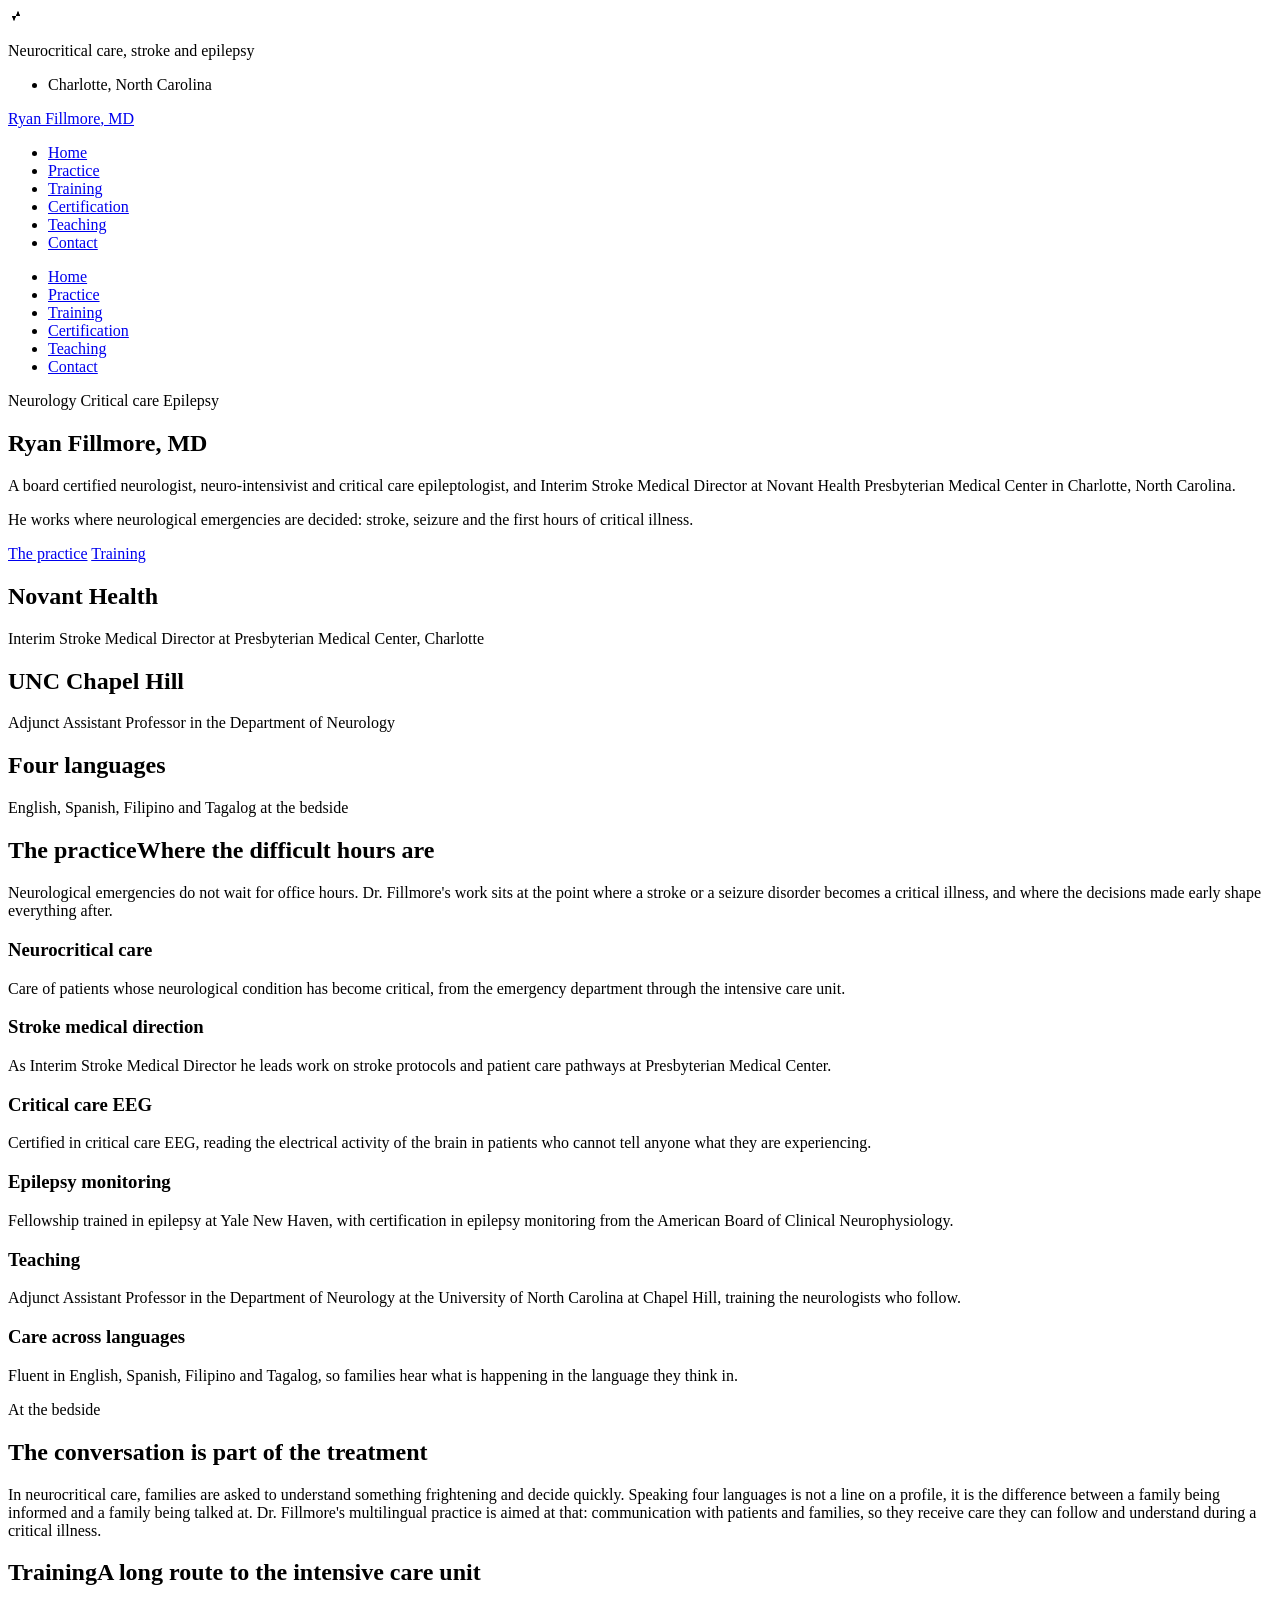
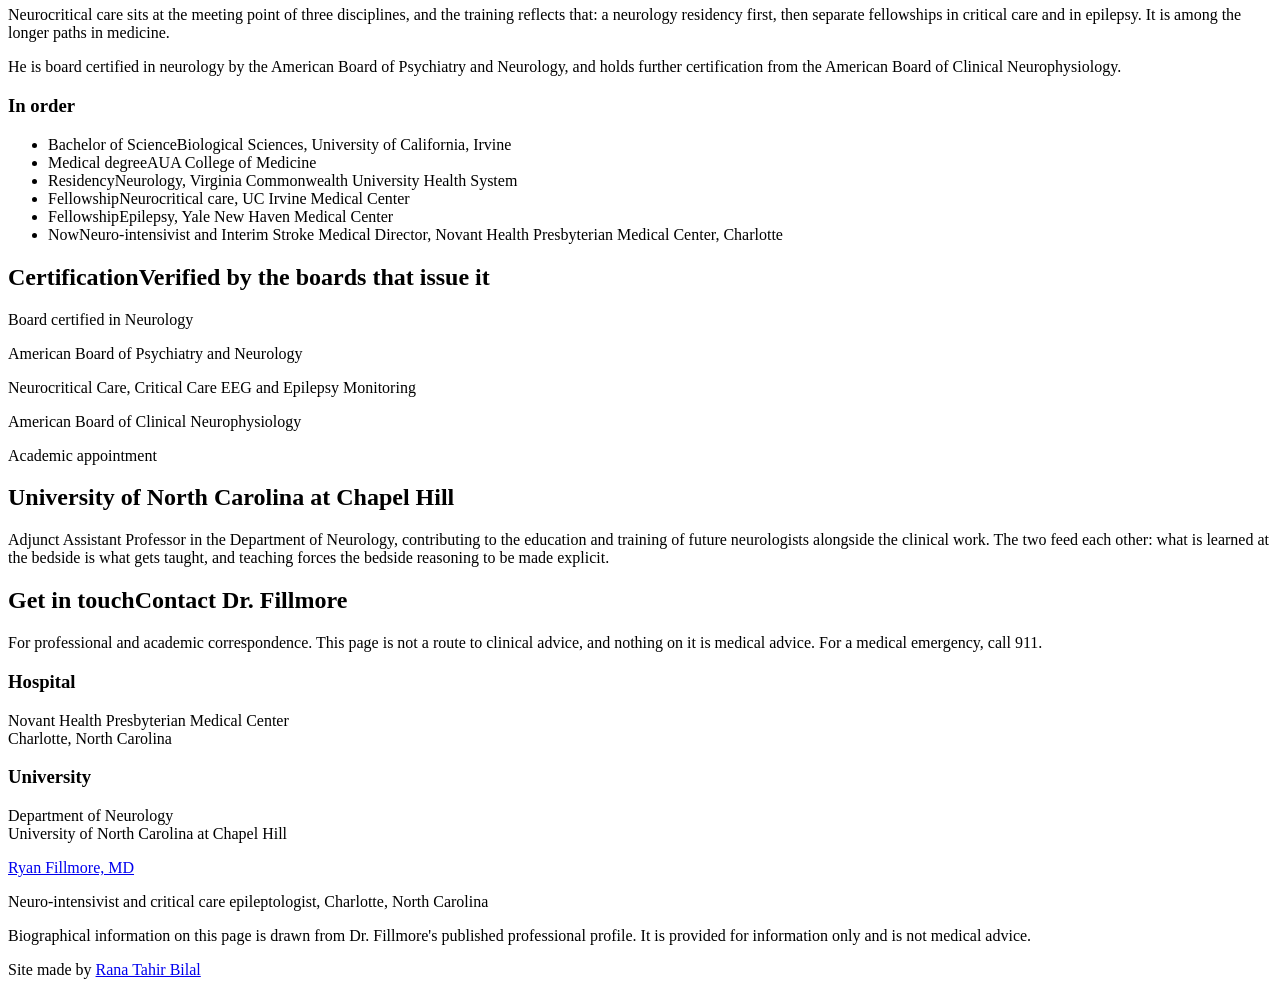
==== index.html @ 1e242f96 "Add the page, the 404 and robots" ====
<!DOCTYPE html>
<html lang="en">
<head>
<meta charset="utf-8">
<meta name="viewport" content="width=device-width, initial-scale=1, shrink-to-fit=no">
<title>Ryan Fillmore, MD | Neuro-Intensivist and Interim Stroke Medical Director, Charlotte, North Carolina</title>
<meta name="description" content="Ryan Fillmore, MD, board certified neurologist, neuro-intensivist and critical care epileptologist. Interim Stroke Medical Director at Novant Health Presbyterian Medical Center, Charlotte, and Adjunct Assistant Professor of Neurology at UNC Chapel Hill.">
<link rel="canonical" href="https://top-dynamos.github.io/ryan-fillmore/">
<meta name="robots" content="index, follow">
<meta property="og:type" content="profile">
<meta property="og:title" content="Ryan Fillmore, MD | Neurocritical Care, Stroke and Epilepsy">
<meta property="og:description" content="Board certified neurologist, neuro-intensivist and critical care epileptologist in Charlotte, North Carolina.">
<meta property="og:url" content="https://top-dynamos.github.io/ryan-fillmore/">
<link rel="icon" href="hospital/img/favicon.png">
<link rel="preconnect" href="https://fonts.googleapis.com">
<link rel="preconnect" href="https://fonts.gstatic.com" crossorigin>
<link rel="stylesheet" href="https://fonts.googleapis.com/css2?family=Playfair+Display:wght@500;700&display=swap">
<link rel="stylesheet" href="vendor/css/bundle.min.css">
<link rel="stylesheet" href="vendor/css/jquery.fancybox.min.css">
<link rel="stylesheet" href="hospital/css/line-awesome.min.css">
<link rel="stylesheet" href="hospital/css/style.css">
<link rel="stylesheet" href="hospital/css/rf.css">
<script type="application/ld+json">
{
  "@context": "https://schema.org",
  "@type": "Physician",
  "name": "Ryan Fillmore, MD",
  "medicalSpecialty": ["Neurology", "Critical Care", "Epilepsy"],
  "url": "https://top-dynamos.github.io/ryan-fillmore/",
  "worksFor": {
    "@type": "Hospital",
    "name": "Novant Health Presbyterian Medical Center",
    "address": {"@type": "PostalAddress", "addressLocality": "Charlotte", "addressRegion": "NC", "addressCountry": "US"}
  },
  "alumniOf": [
    {"@type": "CollegeOrUniversity", "name": "University of California, Irvine"},
    {"@type": "CollegeOrUniversity", "name": "AUA College of Medicine"},
    {"@type": "CollegeOrUniversity", "name": "Virginia Commonwealth University Health System"},
    {"@type": "CollegeOrUniversity", "name": "Yale New Haven Medical Center"}
  ],
  "knowsLanguage": ["English", "Spanish", "Filipino", "Tagalog"]
}
</script>
</head>
<body>

<div class="loader"><div class="indicator"><svg width="16px" height="12px"><polyline id="back" points="1 6 4 6 6 11 10 1 12 6 15 6"></polyline><polyline id="front" points="1 6 4 6 6 11 10 1 12 6 15 6"></polyline></svg></div></div>

<header id="top" class="header-style4 header-style8">
  <div class="upper-nav">
    <div class="container">
      <div class="row">
        <div class="col-12 col-lg-6 mt-auto mb-auto">
          <p class="top-text">Neurocritical care, stroke and epilepsy</p>
        </div>
        <div class="col-12 col-lg-6 mt-auto mb-auto">
          <ul class="top-detail d-block d-lg-flex justify-content-end">
            <li class="d-none d-lg-block"><span class="rf-top-place">Charlotte, North Carolina</span></li>
          </ul>
        </div>
      </div>
    </div>
  </div>

  <div class="lower-nav lower-nav-style4">
    <div class="container">
      <div class="toggle-btn d-block d-lg-none"><span></span><span></span><span></span></div>
      <nav class="navbar navbar-expand-lg navbar-light d-none d-lg-block">
        <div class="main-nav collapse navbar-collapse d-flex">
          <a class="navbar-brand scroll rf-wordmark" href="#top">Ryan Fillmore<span>, MD</span></a>
          <ul class="navbar-nav right-nav d-flex ml-auto">
            <li class="nav-item"><a class="nav-link scroll" href="#home">Home</a></li>
            <li class="nav-item"><a class="nav-link scroll" href="#about-sec">Practice</a></li>
            <li class="nav-item"><a class="nav-link scroll" href="#team-sec">Training</a></li>
            <li class="nav-item"><a class="nav-link scroll" href="#boards">Certification</a></li>
            <li class="nav-item"><a class="nav-link scroll" href="#teaching">Teaching</a></li>
            <li class="nav-item"><a class="nav-link scroll" href="#contact">Contact</a></li>
          </ul>
        </div>
      </nav>
    </div>
  </div>

  <div class="broad">
    <div class="close-nav"><a id="close_side_menu" class="close_side_menu" href="#"><i class="las la-times"></i></a></div>
    <nav class="navbar navbar-light">
      <div class="main-nav collapse navbar-collapse d-flex">
        <ul class="navbar-nav text-center">
          <li class="nav-item"><a class="nav-link scroll" href="#home">Home</a></li>
          <li class="nav-item"><a class="nav-link scroll" href="#about-sec">Practice</a></li>
          <li class="nav-item"><a class="nav-link scroll" href="#team-sec">Training</a></li>
          <li class="nav-item"><a class="nav-link scroll" href="#boards">Certification</a></li>
          <li class="nav-item"><a class="nav-link scroll" href="#teaching">Teaching</a></li>
          <li class="nav-item"><a class="nav-link scroll" href="#contact">Contact</a></li>
        </ul>
      </div>
    </nav>
  </div>
</header>

<section id="home" class="section p-0">
  <div id="slider-area" class="slider-area rf-hero">
    <div class="container">
      <div class="row">
        <div class="col-12 col-lg-8">
          <div class="area-heading rf-hero-box">
            <p class="rf-eyebrow">Neurology <span class="rf-dot"></span> Critical care <span class="rf-dot"></span> Epilepsy</p>
            <h1 class="main-font rf-hero-name">Ryan Fillmore<span class="rf-postnom">, MD</span></h1>
            <p class="rf-hero-lede">A board certified neurologist, neuro-intensivist and critical care epileptologist, and Interim Stroke Medical Director at Novant Health Presbyterian Medical Center in Charlotte, North Carolina.</p>
            <p class="rf-hero-sub">He works where neurological emergencies are decided: stroke, seizure and the first hours of critical illness.</p>
            <a class="scroll btn btn-medium btn-rounded rf-btn" href="#about-sec">The practice</a>
            <a class="scroll btn btn-medium btn-rounded rf-btn-line" href="#team-sec">Training</a>
          </div>
        </div>
      </div>
    </div>
  </div>

  <div class="author-skills rf-strip">
    <div class="container">
      <div class="row text-left about-margin">
        <div class="col-12 col-md-4 about-media">
          <h2 class="small-heading main-font">Novant Health</h2>
          <p class="small-text">Interim Stroke Medical Director at Presbyterian Medical Center, Charlotte</p>
        </div>
        <div class="col-12 col-md-4 about-media">
          <h2 class="small-heading main-font">UNC Chapel Hill</h2>
          <p class="small-text">Adjunct Assistant Professor in the Department of Neurology</p>
        </div>
        <div class="col-12 col-md-4 about-media">
          <h2 class="small-heading main-font">Four languages</h2>
          <p class="small-text">English, Spanish, Filipino and Tagalog at the bedside</p>
        </div>
      </div>
    </div>
  </div>
</section>

<section id="about-sec" class="about-sec">
  <div class="container">
    <div class="row text-center">
      <div class="col-12 col-md-10 col-lg-8 offset-md-1">
        <h2 class="heading text-center"><span class="d-block">The practice</span>Where the difficult hours are</h2>
        <p class="text text-center">Neurological emergencies do not wait for office hours. Dr. Fillmore's work sits at the point where a stroke or a seizure disorder becomes a critical illness, and where the decisions made early shape everything after.</p>
      </div>
    </div>
    <div class="row text-center padding-top-half">
      <div class="col-12 col-md-6 col-lg-4 about-media">
        <span class="about-icon"><i class="las la-brain"></i></span>
        <h3 class="small-heading">Neurocritical care</h3><span class="ex-line"></span>
        <p class="small-text">Care of patients whose neurological condition has become critical, from the emergency department through the intensive care unit.</p>
      </div>
      <div class="col-12 col-md-6 col-lg-4 about-media">
        <span class="about-icon"><i class="las la-heartbeat"></i></span>
        <h3 class="small-heading">Stroke medical direction</h3><span class="ex-line"></span>
        <p class="small-text">As Interim Stroke Medical Director he leads work on stroke protocols and patient care pathways at Presbyterian Medical Center.</p>
      </div>
      <div class="col-12 col-md-6 col-lg-4 about-media">
        <span class="about-icon"><i class="las la-wave-square"></i></span>
        <h3 class="small-heading">Critical care EEG</h3><span class="ex-line"></span>
        <p class="small-text">Certified in critical care EEG, reading the electrical activity of the brain in patients who cannot tell anyone what they are experiencing.</p>
      </div>
      <div class="col-12 col-md-6 col-lg-4 about-media">
        <span class="about-icon"><i class="las la-procedures"></i></span>
        <h3 class="small-heading">Epilepsy monitoring</h3><span class="ex-line"></span>
        <p class="small-text">Fellowship trained in epilepsy at Yale New Haven, with certification in epilepsy monitoring from the American Board of Clinical Neurophysiology.</p>
      </div>
      <div class="col-12 col-md-6 col-lg-4 about-media">
        <span class="about-icon"><i class="las la-user-graduate"></i></span>
        <h3 class="small-heading">Teaching</h3><span class="ex-line"></span>
        <p class="small-text">Adjunct Assistant Professor in the Department of Neurology at the University of North Carolina at Chapel Hill, training the neurologists who follow.</p>
      </div>
      <div class="col-12 col-md-6 col-lg-4 about-media">
        <span class="about-icon"><i class="las la-comments"></i></span>
        <h3 class="small-heading">Care across languages</h3><span class="ex-line"></span>
        <p class="small-text">Fluent in English, Spanish, Filipino and Tagalog, so families hear what is happening in the language they think in.</p>
      </div>
    </div>
  </div>
</section>

<section class="rf-roots">
  <div class="container">
    <div class="row align-items-center">
      <div class="col-12 col-lg-4">
        <p class="rf-roots-kicker">At the bedside</p>
        <h2 class="rf-roots-title">The conversation is part of the treatment</h2>
      </div>
      <div class="col-12 col-lg-8">
        <p class="rf-roots-text">In neurocritical care, families are asked to understand something frightening and decide quickly. Speaking four languages is not a line on a profile, it is the difference between a family being informed and a family being talked at. Dr. Fillmore's multilingual practice is aimed at that: communication with patients and families, so they receive care they can follow and understand during a critical illness.</p>
      </div>
    </div>
  </div>
</section>

<section id="team-sec" class="team-sec">
  <div class="container">
    <div class="row">
      <div class="col-12 col-lg-5">
        <div class="team-detail-sec">
          <div class="heading-area">
            <h2 class="heading"><span class="d-block">Training</span>A long route to the intensive care unit</h2>
          </div>
          <p class="rf-body">Neurocritical care sits at the meeting point of three disciplines, and the training reflects that: a neurology residency first, then separate fellowships in critical care and in epilepsy. It is among the longer paths in medicine.</p>
          <p class="rf-body">He is board certified in neurology by the American Board of Psychiatry and Neurology, and holds further certification from the American Board of Clinical Neurophysiology.</p>
        </div>
      </div>
      <div class="col-12 col-lg-7">
        <h3 class="rf-list-head">In order</h3>
        <ul class="rf-timeline">
          <li><span class="rf-when">Bachelor of Science</span><span class="rf-what">Biological Sciences, University of California, Irvine</span></li>
          <li><span class="rf-when">Medical degree</span><span class="rf-what">AUA College of Medicine</span></li>
          <li><span class="rf-when">Residency</span><span class="rf-what">Neurology, Virginia Commonwealth University Health System</span></li>
          <li><span class="rf-when">Fellowship</span><span class="rf-what">Neurocritical care, UC Irvine Medical Center</span></li>
          <li><span class="rf-when">Fellowship</span><span class="rf-what">Epilepsy, Yale New Haven Medical Center</span></li>
          <li><span class="rf-when">Now</span><span class="rf-what">Neuro-intensivist and Interim Stroke Medical Director, Novant Health Presbyterian Medical Center, Charlotte</span></li>
        </ul>
      </div>
    </div>
  </div>
</section>

<section id="boards" class="rf-boards">
  <div class="container">
    <div class="row text-center">
      <div class="col-12 col-md-10 col-lg-8 offset-md-1">
        <h2 class="heading text-center"><span class="d-block">Certification</span>Verified by the boards that issue it</h2>
      </div>
    </div>
    <div class="row rf-board-grid">
      <div class="col-12 col-lg-6">
        <div class="rf-board">
          <p class="rf-board-body">Board certified in Neurology</p>
          <p class="rf-board-by">American Board of Psychiatry and Neurology</p>
        </div>
      </div>
      <div class="col-12 col-lg-6">
        <div class="rf-board">
          <p class="rf-board-body">Neurocritical Care, Critical Care EEG and Epilepsy Monitoring</p>
          <p class="rf-board-by">American Board of Clinical Neurophysiology</p>
        </div>
      </div>
    </div>
  </div>
</section>

<section id="teaching" class="rf-teaching">
  <div class="container">
    <div class="row align-items-center">
      <div class="col-12 col-lg-5">
        <p class="rf-roots-kicker">Academic appointment</p>
        <h2 class="rf-roots-title">University of North Carolina at Chapel Hill</h2>
      </div>
      <div class="col-12 col-lg-7">
        <p class="rf-roots-text">Adjunct Assistant Professor in the Department of Neurology, contributing to the education and training of future neurologists alongside the clinical work. The two feed each other: what is learned at the bedside is what gets taught, and teaching forces the bedside reasoning to be made explicit.</p>
      </div>
    </div>
  </div>
</section>

<section id="contact" class="contact-sec">
  <div class="container">
    <div class="row text-center">
      <div class="col-12 col-md-10 col-lg-8 offset-md-1">
        <h2 class="heading text-center"><span class="d-block">Get in touch</span>Contact Dr. Fillmore</h2>
        <p class="text text-center">For professional and academic correspondence. This page is not a route to clinical advice, and nothing on it is medical advice. For a medical emergency, call 911.</p>
      </div>
    </div>
    <div class="row rf-contact-grid">
      <div class="col-12 col-lg-6">
        <div class="rf-contact-card">
          <span class="about-icon"><i class="las la-hospital"></i></span>
          <h3 class="small-heading">Hospital</h3>
          <p class="small-text">Novant Health Presbyterian Medical Center<br>Charlotte, North Carolina</p>
        </div>
      </div>
      <div class="col-12 col-lg-6">
        <div class="rf-contact-card">
          <span class="about-icon"><i class="las la-university"></i></span>
          <h3 class="small-heading">University</h3>
          <p class="small-text">Department of Neurology<br>University of North Carolina at Chapel Hill</p>
        </div>
      </div>
    </div>
  </div>
</section>

<footer class="footer">
  <div class="container">
    <div class="row">
      <div class="col-12 text-center">
        <a class="rf-wordmark-light" href="#top">Ryan Fillmore, MD</a>
        <p class="rf-foot-item">Neuro-intensivist and critical care epileptologist, Charlotte, North Carolina</p>
        <p class="rf-disclosure">Biographical information on this page is drawn from Dr. Fillmore's published professional profile. It is provided for information only and is not medical advice.</p>
        <p class="rf-copy">Site made by <a href="https://ranatahirbilal.com" rel="noopener">Rana Tahir Bilal</a></p>
      </div>
    </div>
  </div>
</footer>

<script src="vendor/js/bundle.min.js"></script>
<script src="vendor/js/jquery.fancybox.min.js"></script>
<script src="hospital/js/script.js"></script>
</body>
</html>
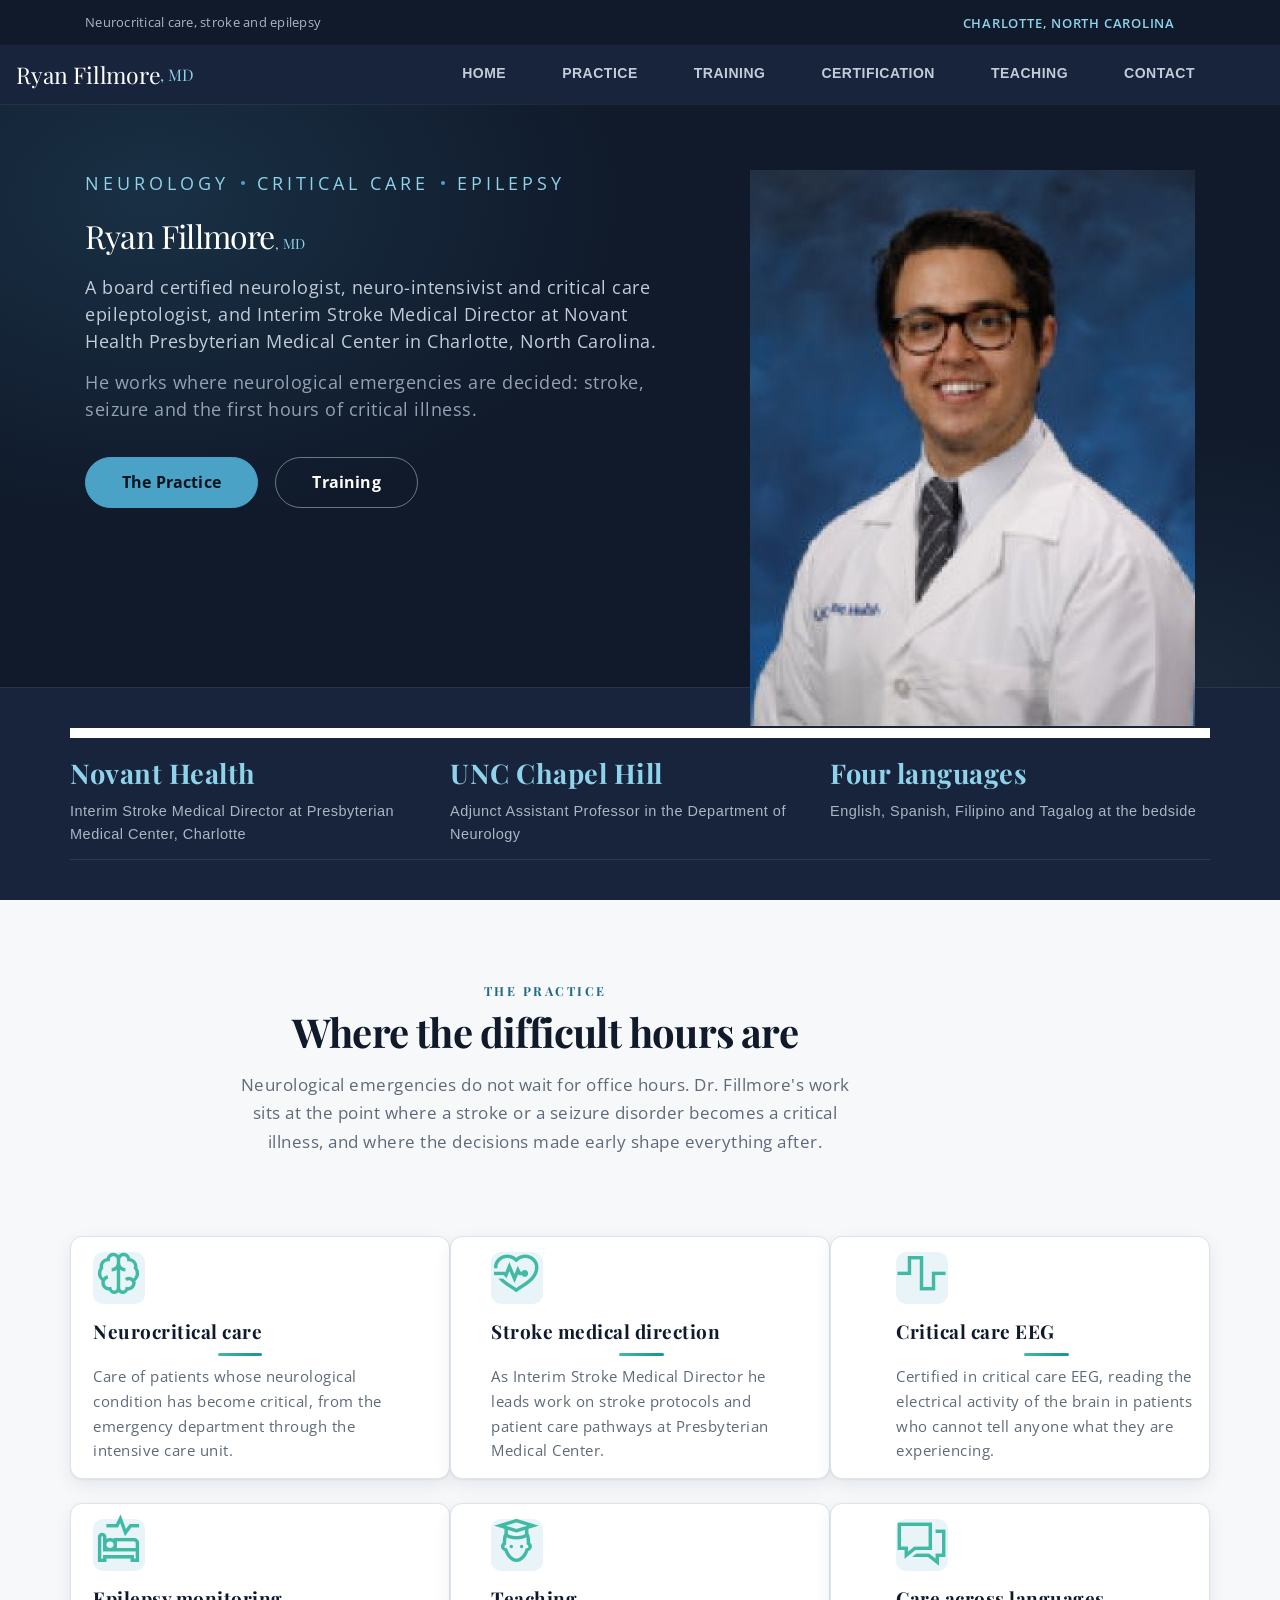
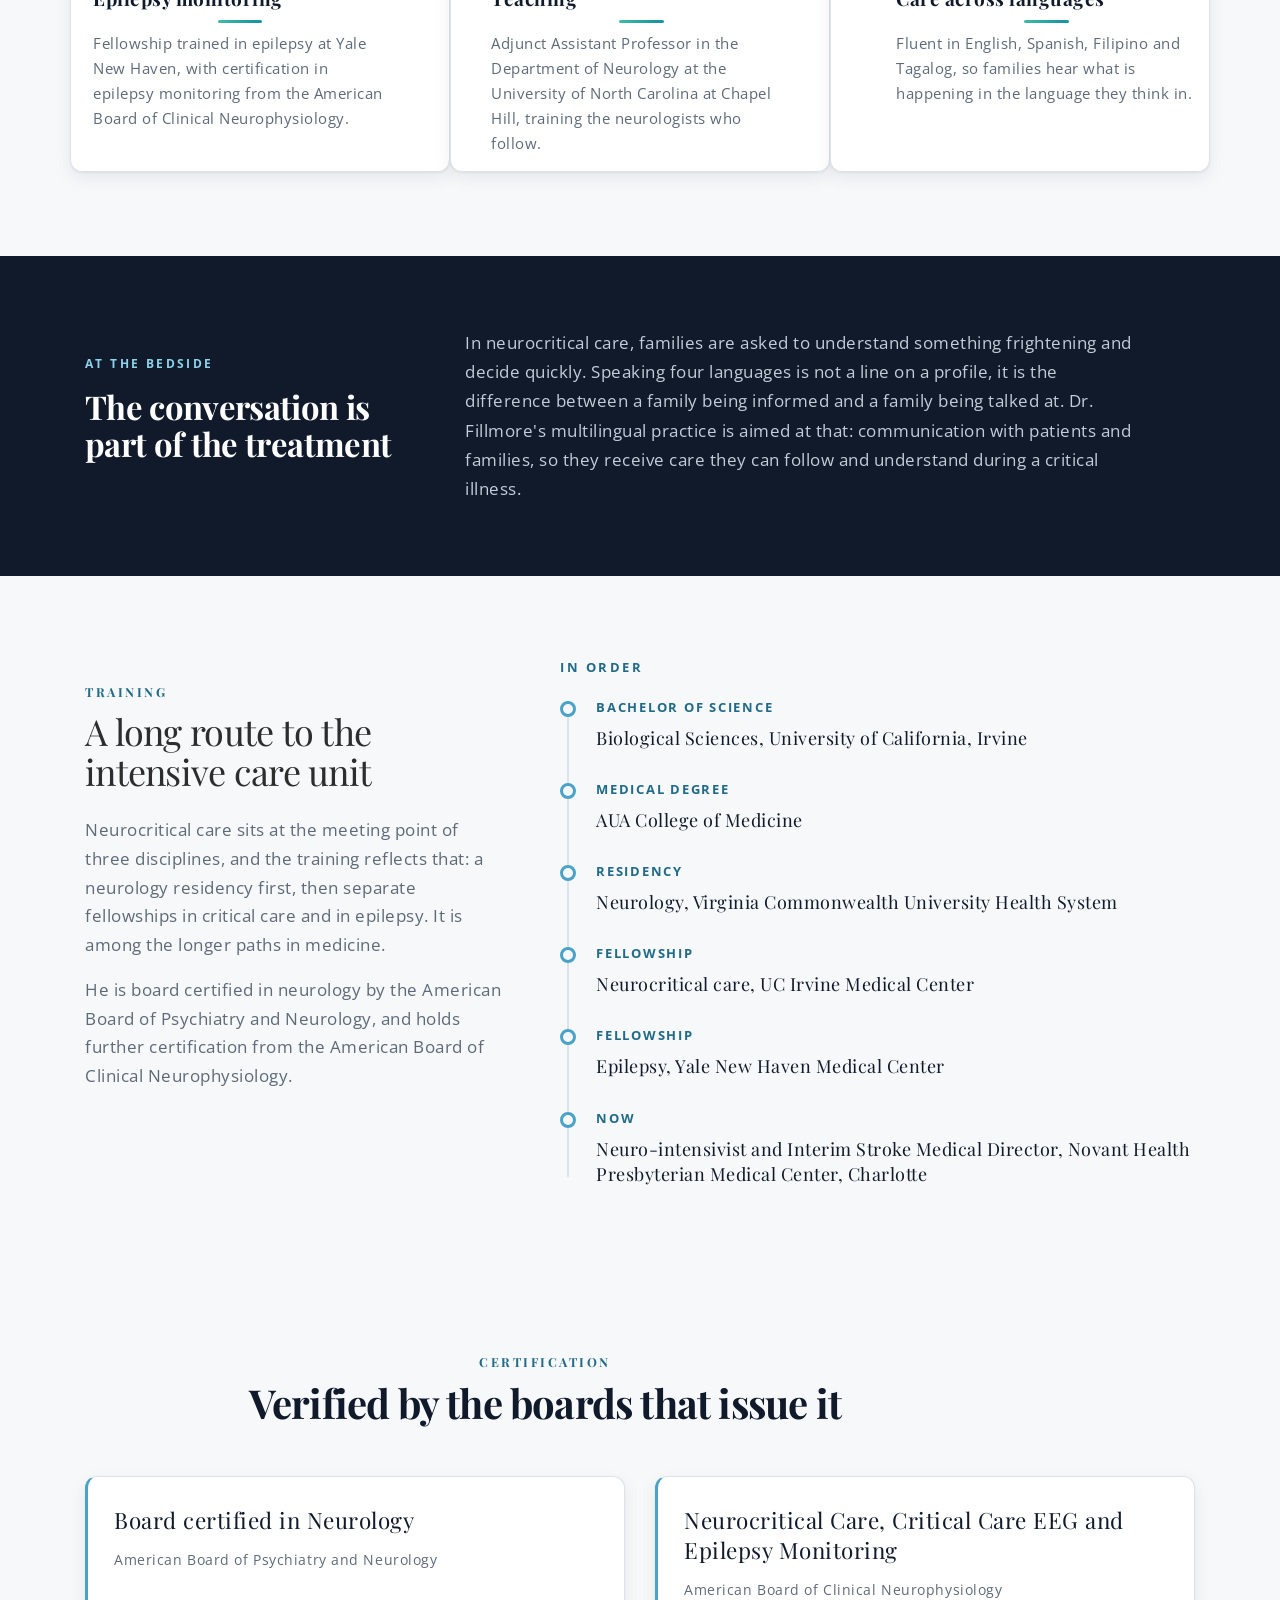
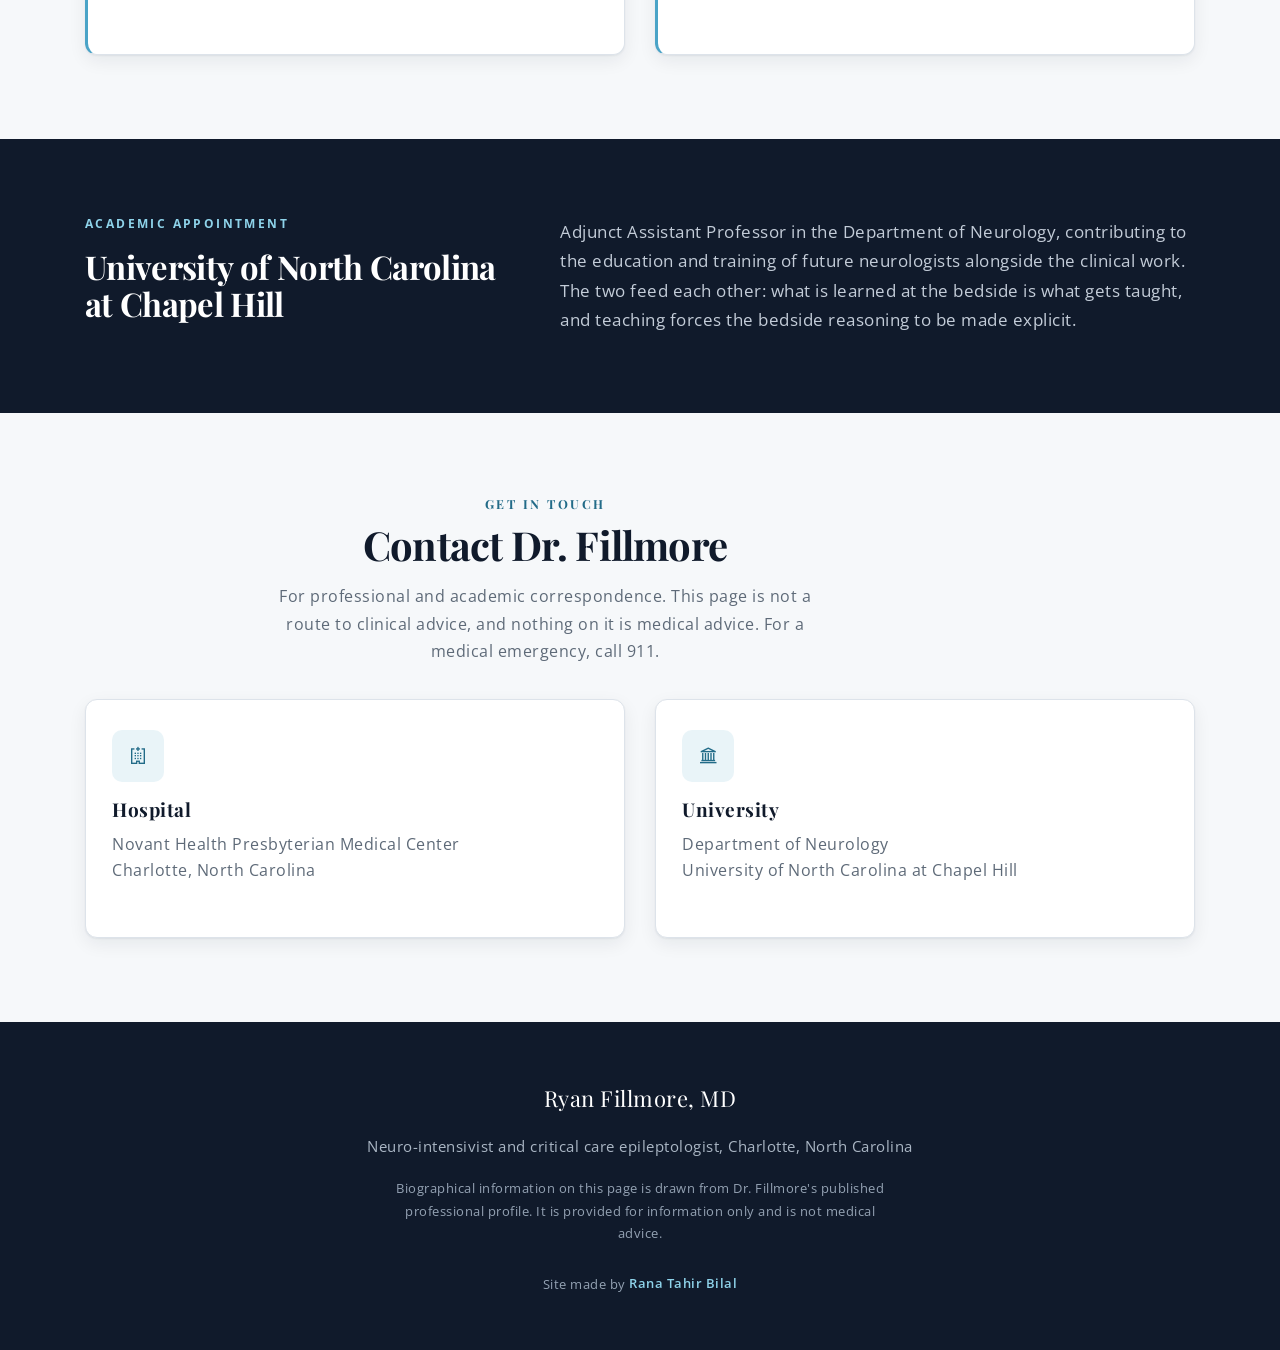
==== commit 2f8ba1d4: "Put the portrait in the hero and add the image metadata" ====
--- a/index.html
+++ b/index.html
@@ -11,6 +11,8 @@
 <meta property="og:title" content="Ryan Fillmore, MD | Neurocritical Care, Stroke and Epilepsy">
 <meta property="og:description" content="Board certified neurologist, neuro-intensivist and critical care epileptologist in Charlotte, North Carolina.">
 <meta property="og:url" content="https://top-dynamos.github.io/ryan-fillmore/">
+<meta property="og:image" content="https://top-dynamos.github.io/ryan-fillmore/hospital/img/portrait.jpg">
+<meta name="twitter:card" content="summary_large_image">
 <link rel="icon" href="hospital/img/favicon.png">
 <link rel="preconnect" href="https://fonts.googleapis.com">
 <link rel="preconnect" href="https://fonts.gstatic.com" crossorigin>
@@ -38,6 +40,7 @@
     {"@type": "CollegeOrUniversity", "name": "Virginia Commonwealth University Health System"},
     {"@type": "CollegeOrUniversity", "name": "Yale New Haven Medical Center"}
   ],
+  "image": "https://top-dynamos.github.io/ryan-fillmore/hospital/img/portrait.jpg",
   "knowsLanguage": ["English", "Spanish", "Filipino", "Tagalog"]
 }
 </script>
@@ -102,7 +105,7 @@
   <div id="slider-area" class="slider-area rf-hero">
     <div class="container">
       <div class="row">
-        <div class="col-12 col-lg-8">
+        <div class="col-12 col-lg-7">
           <div class="area-heading rf-hero-box">
             <p class="rf-eyebrow">Neurology <span class="rf-dot"></span> Critical care <span class="rf-dot"></span> Epilepsy</p>
             <h1 class="main-font rf-hero-name">Ryan Fillmore<span class="rf-postnom">, MD</span></h1>
@@ -111,6 +114,12 @@
             <a class="scroll btn btn-medium btn-rounded rf-btn" href="#about-sec">The practice</a>
             <a class="scroll btn btn-medium btn-rounded rf-btn-line" href="#team-sec">Training</a>
           </div>
+        </div>
+        <div class="col-12 col-lg-5 d-flex align-items-center justify-content-center">
+          <figure class="rf-portrait">
+            <img src="hospital/img/portrait.jpg" width="880" height="1100"
+                 alt="Ryan Fillmore, MD, in a white coat" loading="eager" decoding="async">
+          </figure>
         </div>
       </div>
     </div>
--- a/hospital/css/line-awesome.min.css
+++ b/hospital/css/line-awesome.min.css
@@ -0,0 +1 @@
+.la,.lab,.lad,.lal,.lar,.las{-moz-osx-font-smoothing:grayscale;-webkit-font-smoothing:antialiased;display:inline-block;font-style:normal;font-variant:normal;text-rendering:auto;line-height:1}.la-lg{font-size:1.33333em;line-height:.75em;vertical-align:-.0667em}.la-xs{font-size:.75em}.la-sm{font-size:.875em}.la-1x{font-size:1em}.la-2x{font-size:2em}.la-3x{font-size:3em}.la-4x{font-size:4em}.la-5x{font-size:5em}.la-6x{font-size:6em}.la-7x{font-size:7em}.la-8x{font-size:8em}.la-9x{font-size:9em}.la-10x{font-size:10em}.la-fw{text-align:center;width:1.25em}.la-ul{list-style-type:none;margin-left:2.5em;padding-left:0}.la-ul>li{position:relative}.la-li{left:-2em;position:absolute;text-align:center;width:2em;line-height:inherit}.la-border{border:solid .08em #eee;border-radius:.1em;padding:.2em .25em .15em}.la-pull-left{float:left}.la-pull-right{float:right}.la.la-pull-left,.lab.la-pull-left,.lal.la-pull-left,.lar.la-pull-left,.las.la-pull-left{margin-right:.3em}.la.la-pull-right,.lab.la-pull-right,.lal.la-pull-right,.lar.la-pull-right,.las.la-pull-right{margin-left:.3em}.la-spin{-webkit-animation:la-spin 2s infinite linear;animation:la-spin 2s infinite linear}.la-pulse{-webkit-animation:la-spin 1s infinite steps(8);animation:la-spin 1s infinite steps(8)}@-webkit-keyframes la-spin{0%{-webkit-transform:rotate(0);transform:rotate(0)}100%{-webkit-transform:rotate(360deg);transform:rotate(360deg)}}@keyframes la-spin{0%{-webkit-transform:rotate(0);transform:rotate(0)}100%{-webkit-transform:rotate(360deg);transform:rotate(360deg)}}.la-rotate-90{-webkit-transform:rotate(90deg);transform:rotate(90deg)}.la-rotate-180{-webkit-transform:rotate(180deg);transform:rotate(180deg)}.la-rotate-270{-webkit-transform:rotate(270deg);transform:rotate(270deg)}.la-flip-horizontal{-webkit-transform:scale(-1,1);transform:scale(-1,1)}.la-flip-vertical{-webkit-transform:scale(1,-1);transform:scale(1,-1)}.la-flip-both,.la-flip-horizontal.la-flip-vertical{-webkit-transform:scale(-1,-1);transform:scale(-1,-1)}:root .la-flip-both,:root .la-flip-horizontal,:root .la-flip-vertical,:root .la-rotate-180,:root .la-rotate-270,:root .la-rotate-90{-webkit-filter:none;filter:none}.la-stack{display:inline-block;height:2em;line-height:2em;position:relative;vertical-align:middle;width:2.5em}.la-stack-1x,.la-stack-2x{left:0;position:absolute;text-align:center;width:100%}.la-stack-1x{line-height:inherit}.la-stack-2x{font-size:2em}.la-inverse{color:#fff}.la-500px:before{content:"\f26e"}.la-accessible-icon:before{content:"\f368"}.la-accusoft:before{content:"\f369"}.la-acquisitions-incorporated:before{content:"\f6af"}.la-ad:before{content:"\f641"}.la-address-book:before{content:"\f2b9"}.la-address-card:before{content:"\f2bb"}.la-adjust:before{content:"\f042"}.la-adn:before{content:"\f170"}.la-adobe:before{content:"\f778"}.la-adversal:before{content:"\f36a"}.la-affiliatetheme:before{content:"\f36b"}.la-air-freshener:before{content:"\f5d0"}.la-airbnb:before{content:"\f834"}.la-algolia:before{content:"\f36c"}.la-align-center:before{content:"\f037"}.la-align-justify:before{content:"\f039"}.la-align-left:before{content:"\f036"}.la-align-right:before{content:"\f038"}.la-alipay:before{content:"\f642"}.la-allergies:before{content:"\f461"}.la-amazon:before{content:"\f270"}.la-amazon-pay:before{content:"\f42c"}.la-ambulance:before{content:"\f0f9"}.la-american-sign-language-interpreting:before{content:"\f2a3"}.la-amilia:before{content:"\f36d"}.la-anchor:before{content:"\f13d"}.la-android:before{content:"\f17b"}.la-angellist:before{content:"\f209"}.la-angle-double-down:before{content:"\f103"}.la-angle-double-left:before{content:"\f100"}.la-angle-double-right:before{content:"\f101"}.la-angle-double-up:before{content:"\f102"}.la-angle-down:before{content:"\f107"}.la-angle-left:before{content:"\f104"}.la-angle-right:before{content:"\f105"}.la-angle-up:before{content:"\f106"}.la-angry:before{content:"\f556"}.la-angrycreative:before{content:"\f36e"}.la-angular:before{content:"\f420"}.la-ankh:before{content:"\f644"}.la-app-store:before{content:"\f36f"}.la-app-store-ios:before{content:"\f370"}.la-apper:before{content:"\f371"}.la-apple:before{content:"\f179"}.la-apple-alt:before{content:"\f5d1"}.la-apple-pay:before{content:"\f415"}.la-archive:before{content:"\f187"}.la-archway:before{content:"\f557"}.la-arrow-alt-circle-down:before{content:"\f358"}.la-arrow-alt-circle-left:before{content:"\f359"}.la-arrow-alt-circle-right:before{content:"\f35a"}.la-arrow-alt-circle-up:before{content:"\f35b"}.la-arrow-circle-down:before{content:"\f0ab"}.la-arrow-circle-left:before{content:"\f0a8"}.la-arrow-circle-right:before{content:"\f0a9"}.la-arrow-circle-up:before{content:"\f0aa"}.la-arrow-down:before{content:"\f063"}.la-arrow-left:before{content:"\f060"}.la-arrow-right:before{content:"\f061"}.la-arrow-up:before{content:"\f062"}.la-arrows-alt:before{content:"\f0b2"}.la-arrows-alt-h:before{content:"\f337"}.la-arrows-alt-v:before{content:"\f338"}.la-artstation:before{content:"\f77a"}.la-assistive-listening-systems:before{content:"\f2a2"}.la-asterisk:before{content:"\f069"}.la-asymmetrik:before{content:"\f372"}.la-at:before{content:"\f1fa"}.la-atlas:before{content:"\f558"}.la-atlassian:before{content:"\f77b"}.la-atom:before{content:"\f5d2"}.la-audible:before{content:"\f373"}.la-audio-description:before{content:"\f29e"}.la-autoprefixer:before{content:"\f41c"}.la-avianex:before{content:"\f374"}.la-aviato:before{content:"\f421"}.la-award:before{content:"\f559"}.la-aws:before{content:"\f375"}.la-baby:before{content:"\f77c"}.la-baby-carriage:before{content:"\f77d"}.la-backspace:before{content:"\f55a"}.la-backward:before{content:"\f04a"}.la-bacon:before{content:"\f7e5"}.la-balance-scale:before{content:"\f24e"}.la-balance-scale-left:before{content:"\f515"}.la-balance-scale-right:before{content:"\f516"}.la-ban:before{content:"\f05e"}.la-band-aid:before{content:"\f462"}.la-bandcamp:before{content:"\f2d5"}.la-barcode:before{content:"\f02a"}.la-bars:before{content:"\f0c9"}.la-baseball-ball:before{content:"\f433"}.la-basketball-ball:before{content:"\f434"}.la-bath:before{content:"\f2cd"}.la-battery-empty:before{content:"\f244"}.la-battery-full:before{content:"\f240"}.la-battery-half:before{content:"\f242"}.la-battery-quarter:before{content:"\f243"}.la-battery-three-quarters:before{content:"\f241"}.la-battle-net:before{content:"\f835"}.la-bed:before{content:"\f236"}.la-beer:before{content:"\f0fc"}.la-behance:before{content:"\f1b4"}.la-behance-square:before{content:"\f1b5"}.la-bell:before{content:"\f0f3"}.la-bell-slash:before{content:"\f1f6"}.la-bezier-curve:before{content:"\f55b"}.la-bible:before{content:"\f647"}.la-bicycle:before{content:"\f206"}.la-biking:before{content:"\f84a"}.la-bimobject:before{content:"\f378"}.la-binoculars:before{content:"\f1e5"}.la-biohazard:before{content:"\f780"}.la-birthday-cake:before{content:"\f1fd"}.la-bitbucket:before{content:"\f171"}.la-bitcoin:before{content:"\f379"}.la-bity:before{content:"\f37a"}.la-black-tie:before{content:"\f27e"}.la-blackberry:before{content:"\f37b"}.la-blender:before{content:"\f517"}.la-blender-phone:before{content:"\f6b6"}.la-blind:before{content:"\f29d"}.la-blog:before{content:"\f781"}.la-blogger:before{content:"\f37c"}.la-blogger-b:before{content:"\f37d"}.la-bluetooth:before{content:"\f293"}.la-bluetooth-b:before{content:"\f294"}.la-bold:before{content:"\f032"}.la-bolt:before{content:"\f0e7"}.la-bomb:before{content:"\f1e2"}.la-bone:before{content:"\f5d7"}.la-bong:before{content:"\f55c"}.la-book:before{content:"\f02d"}.la-book-dead:before{content:"\f6b7"}.la-book-medical:before{content:"\f7e6"}.la-book-open:before{content:"\f518"}.la-book-reader:before{content:"\f5da"}.la-bookmark:before{content:"\f02e"}.la-bootstrap:before{content:"\f836"}.la-border-all:before{content:"\f84c"}.la-border-none:before{content:"\f850"}.la-border-style:before{content:"\f853"}.la-bowling-ball:before{content:"\f436"}.la-box:before{content:"\f466"}.la-box-open:before{content:"\f49e"}.la-boxes:before{content:"\f468"}.la-braille:before{content:"\f2a1"}.la-brain:before{content:"\f5dc"}.la-bread-slice:before{content:"\f7ec"}.la-briefcase:before{content:"\f0b1"}.la-briefcase-medical:before{content:"\f469"}.la-broadcast-tower:before{content:"\f519"}.la-broom:before{content:"\f51a"}.la-brush:before{content:"\f55d"}.la-btc:before{content:"\f15a"}.la-buffer:before{content:"\f837"}.la-bug:before{content:"\f188"}.la-building:before{content:"\f1ad"}.la-bullhorn:before{content:"\f0a1"}.la-bullseye:before{content:"\f140"}.la-burn:before{content:"\f46a"}.la-buromobelexperte:before{content:"\f37f"}.la-bus:before{content:"\f207"}.la-bus-alt:before{content:"\f55e"}.la-business-time:before{content:"\f64a"}.la-buy-n-large:before{content:"\f8a6"}.la-buysellads:before{content:"\f20d"}.la-calculator:before{content:"\f1ec"}.la-calendar:before{content:"\f133"}.la-calendar-alt:before{content:"\f073"}.la-calendar-check:before{content:"\f274"}.la-calendar-day:before{content:"\f783"}.la-calendar-minus:before{content:"\f272"}.la-calendar-plus:before{content:"\f271"}.la-calendar-times:before{content:"\f273"}.la-calendar-week:before{content:"\f784"}.la-camera:before{content:"\f030"}.la-camera-retro:before{content:"\f083"}.la-campground:before{content:"\f6bb"}.la-canadian-maple-leaf:before{content:"\f785"}.la-candy-cane:before{content:"\f786"}.la-cannabis:before{content:"\f55f"}.la-capsules:before{content:"\f46b"}.la-car:before{content:"\f1b9"}.la-car-alt:before{content:"\f5de"}.la-car-battery:before{content:"\f5df"}.la-car-crash:before{content:"\f5e1"}.la-car-side:before{content:"\f5e4"}.la-caret-down:before{content:"\f0d7"}.la-caret-left:before{content:"\f0d9"}.la-caret-right:before{content:"\f0da"}.la-caret-square-down:before{content:"\f150"}.la-caret-square-left:before{content:"\f191"}.la-caret-square-right:before{content:"\f152"}.la-caret-square-up:before{content:"\f151"}.la-caret-up:before{content:"\f0d8"}.la-carrot:before{content:"\f787"}.la-cart-arrow-down:before{content:"\f218"}.la-cart-plus:before{content:"\f217"}.la-cash-register:before{content:"\f788"}.la-cat:before{content:"\f6be"}.la-cc-amazon-pay:before{content:"\f42d"}.la-cc-amex:before{content:"\f1f3"}.la-cc-apple-pay:before{content:"\f416"}.la-cc-diners-club:before{content:"\f24c"}.la-cc-discover:before{content:"\f1f2"}.la-cc-jcb:before{content:"\f24b"}.la-cc-mastercard:before{content:"\f1f1"}.la-cc-paypal:before{content:"\f1f4"}.la-cc-stripe:before{content:"\f1f5"}.la-cc-visa:before{content:"\f1f0"}.la-centercode:before{content:"\f380"}.la-centos:before{content:"\f789"}.la-certificate:before{content:"\f0a3"}.la-chair:before{content:"\f6c0"}.la-chalkboard:before{content:"\f51b"}.la-chalkboard-teacher:before{content:"\f51c"}.la-charging-station:before{content:"\f5e7"}.la-chart-area:before{content:"\f1fe"}.la-chart-bar:before{content:"\f080"}.la-chart-line:before{content:"\f201"}.la-chart-pie:before{content:"\f200"}.la-check:before{content:"\f00c"}.la-check-circle:before{content:"\f058"}.la-check-double:before{content:"\f560"}.la-check-square:before{content:"\f14a"}.la-cheese:before{content:"\f7ef"}.la-chess:before{content:"\f439"}.la-chess-bishop:before{content:"\f43a"}.la-chess-board:before{content:"\f43c"}.la-chess-king:before{content:"\f43f"}.la-chess-knight:before{content:"\f441"}.la-chess-pawn:before{content:"\f443"}.la-chess-queen:before{content:"\f445"}.la-chess-rook:before{content:"\f447"}.la-chevron-circle-down:before{content:"\f13a"}.la-chevron-circle-left:before{content:"\f137"}.la-chevron-circle-right:before{content:"\f138"}.la-chevron-circle-up:before{content:"\f139"}.la-chevron-down:before{content:"\f078"}.la-chevron-left:before{content:"\f053"}.la-chevron-right:before{content:"\f054"}.la-chevron-up:before{content:"\f077"}.la-child:before{content:"\f1ae"}.la-chrome:before{content:"\f268"}.la-chromecast:before{content:"\f838"}.la-church:before{content:"\f51d"}.la-circle:before{content:"\f111"}.la-circle-notch:before{content:"\f1ce"}.la-city:before{content:"\f64f"}.la-clinic-medical:before{content:"\f7f2"}.la-clipboard:before{content:"\f328"}.la-clipboard-check:before{content:"\f46c"}.la-clipboard-list:before{content:"\f46d"}.la-clock:before{content:"\f017"}.la-clone:before{content:"\f24d"}.la-closed-captioning:before{content:"\f20a"}.la-cloud:before{content:"\f0c2"}.la-cloud-download-alt:before{content:"\f381"}.la-cloud-meatball:before{content:"\f73b"}.la-cloud-moon:before{content:"\f6c3"}.la-cloud-moon-rain:before{content:"\f73c"}.la-cloud-rain:before{content:"\f73d"}.la-cloud-showers-heavy:before{content:"\f740"}.la-cloud-sun:before{content:"\f6c4"}.la-cloud-sun-rain:before{content:"\f743"}.la-cloud-upload-alt:before{content:"\f382"}.la-cloudscale:before{content:"\f383"}.la-cloudsmith:before{content:"\f384"}.la-cloudversify:before{content:"\f385"}.la-cocktail:before{content:"\f561"}.la-code:before{content:"\f121"}.la-code-branch:before{content:"\f126"}.la-codepen:before{content:"\f1cb"}.la-codiepie:before{content:"\f284"}.la-coffee:before{content:"\f0f4"}.la-cog:before{content:"\f013"}.la-cogs:before{content:"\f085"}.la-coins:before{content:"\f51e"}.la-columns:before{content:"\f0db"}.la-comment:before{content:"\f075"}.la-comment-alt:before{content:"\f27a"}.la-comment-dollar:before{content:"\f651"}.la-comment-dots:before{content:"\f4ad"}.la-comment-medical:before{content:"\f7f5"}.la-comment-slash:before{content:"\f4b3"}.la-comments:before{content:"\f086"}.la-comments-dollar:before{content:"\f653"}.la-compact-disc:before{content:"\f51f"}.la-compass:before{content:"\f14e"}.la-compress:before{content:"\f066"}.la-compress-arrows-alt:before{content:"\f78c"}.la-concierge-bell:before{content:"\f562"}.la-confluence:before{content:"\f78d"}.la-connectdevelop:before{content:"\f20e"}.la-contao:before{content:"\f26d"}.la-cookie:before{content:"\f563"}.la-cookie-bite:before{content:"\f564"}.la-copy:before{content:"\f0c5"}.la-copyright:before{content:"\f1f9"}.la-cotton-bureau:before{content:"\f89e"}.la-couch:before{content:"\f4b8"}.la-cpanel:before{content:"\f388"}.la-creative-commons:before{content:"\f25e"}.la-creative-commons-by:before{content:"\f4e7"}.la-creative-commons-nc:before{content:"\f4e8"}.la-creative-commons-nc-eu:before{content:"\f4e9"}.la-creative-commons-nc-jp:before{content:"\f4ea"}.la-creative-commons-nd:before{content:"\f4eb"}.la-creative-commons-pd:before{content:"\f4ec"}.la-creative-commons-pd-alt:before{content:"\f4ed"}.la-creative-commons-remix:before{content:"\f4ee"}.la-creative-commons-sa:before{content:"\f4ef"}.la-creative-commons-sampling:before{content:"\f4f0"}.la-creative-commons-sampling-plus:before{content:"\f4f1"}.la-creative-commons-share:before{content:"\f4f2"}.la-creative-commons-zero:before{content:"\f4f3"}.la-credit-card:before{content:"\f09d"}.la-critical-role:before{content:"\f6c9"}.la-crop:before{content:"\f125"}.la-crop-alt:before{content:"\f565"}.la-cross:before{content:"\f654"}.la-crosshairs:before{content:"\f05b"}.la-crow:before{content:"\f520"}.la-crown:before{content:"\f521"}.la-crutch:before{content:"\f7f7"}.la-css3:before{content:"\f13c"}.la-css3-alt:before{content:"\f38b"}.la-cube:before{content:"\f1b2"}.la-cubes:before{content:"\f1b3"}.la-cut:before{content:"\f0c4"}.la-cuttlefish:before{content:"\f38c"}.la-d-and-d:before{content:"\f38d"}.la-d-and-d-beyond:before{content:"\f6ca"}.la-dashcube:before{content:"\f210"}.la-database:before{content:"\f1c0"}.la-deaf:before{content:"\f2a4"}.la-delicious:before{content:"\f1a5"}.la-democrat:before{content:"\f747"}.la-deploydog:before{content:"\f38e"}.la-deskpro:before{content:"\f38f"}.la-desktop:before{content:"\f108"}.la-dev:before{content:"\f6cc"}.la-deviantart:before{content:"\f1bd"}.la-dharmachakra:before{content:"\f655"}.la-dhl:before{content:"\f790"}.la-diagnoses:before{content:"\f470"}.la-diaspora:before{content:"\f791"}.la-dice:before{content:"\f522"}.la-dice-d20:before{content:"\f6cf"}.la-dice-d6:before{content:"\f6d1"}.la-dice-five:before{content:"\f523"}.la-dice-four:before{content:"\f524"}.la-dice-one:before{content:"\f525"}.la-dice-six:before{content:"\f526"}.la-dice-three:before{content:"\f527"}.la-dice-two:before{content:"\f528"}.la-digg:before{content:"\f1a6"}.la-digital-ocean:before{content:"\f391"}.la-digital-tachograph:before{content:"\f566"}.la-directions:before{content:"\f5eb"}.la-discord:before{content:"\f392"}.la-discourse:before{content:"\f393"}.la-divide:before{content:"\f529"}.la-dizzy:before{content:"\f567"}.la-dna:before{content:"\f471"}.la-dochub:before{content:"\f394"}.la-docker:before{content:"\f395"}.la-dog:before{content:"\f6d3"}.la-dollar-sign:before{content:"\f155"}.la-dolly:before{content:"\f472"}.la-dolly-flatbed:before{content:"\f474"}.la-donate:before{content:"\f4b9"}.la-door-closed:before{content:"\f52a"}.la-door-open:before{content:"\f52b"}.la-dot-circle:before{content:"\f192"}.la-dove:before{content:"\f4ba"}.la-download:before{content:"\f019"}.la-draft2digital:before{content:"\f396"}.la-drafting-compass:before{content:"\f568"}.la-dragon:before{content:"\f6d5"}.la-draw-polygon:before{content:"\f5ee"}.la-dribbble:before{content:"\f17d"}.la-dribbble-square:before{content:"\f397"}.la-dropbox:before{content:"\f16b"}.la-drum:before{content:"\f569"}.la-drum-steelpan:before{content:"\f56a"}.la-drumstick-bite:before{content:"\f6d7"}.la-drupal:before{content:"\f1a9"}.la-dumbbell:before{content:"\f44b"}.la-dumpster:before{content:"\f793"}.la-dumpster-fire:before{content:"\f794"}.la-dungeon:before{content:"\f6d9"}.la-dyalog:before{content:"\f399"}.la-earlybirds:before{content:"\f39a"}.la-ebay:before{content:"\f4f4"}.la-edge:before{content:"\f282"}.la-edit:before{content:"\f044"}.la-egg:before{content:"\f7fb"}.la-eject:before{content:"\f052"}.la-elementor:before{content:"\f430"}.la-ellipsis-h:before{content:"\f141"}.la-ellipsis-v:before{content:"\f142"}.la-ello:before{content:"\f5f1"}.la-ember:before{content:"\f423"}.la-empire:before{content:"\f1d1"}.la-envelope:before{content:"\f0e0"}.la-envelope-open:before{content:"\f2b6"}.la-envelope-open-text:before{content:"\f658"}.la-envelope-square:before{content:"\f199"}.la-envira:before{content:"\f299"}.la-equals:before{content:"\f52c"}.la-eraser:before{content:"\f12d"}.la-erlang:before{content:"\f39d"}.la-ethereum:before{content:"\f42e"}.la-ethernet:before{content:"\f796"}.la-etsy:before{content:"\f2d7"}.la-euro-sign:before{content:"\f153"}.la-evernote:before{content:"\f839"}.la-exchange-alt:before{content:"\f362"}.la-exclamation:before{content:"\f12a"}.la-exclamation-circle:before{content:"\f06a"}.la-exclamation-triangle:before{content:"\f071"}.la-expand:before{content:"\f065"}.la-expand-arrows-alt:before{content:"\f31e"}.la-expeditedssl:before{content:"\f23e"}.la-external-link-alt:before{content:"\f35d"}.la-external-link-square-alt:before{content:"\f360"}.la-eye:before{content:"\f06e"}.la-eye-dropper:before{content:"\f1fb"}.la-eye-slash:before{content:"\f070"}.la-facebook:before{content:"\f09a"}.la-facebook-f:before{content:"\f39e"}.la-facebook-messenger:before{content:"\f39f"}.la-facebook-square:before{content:"\f082"}.la-fan:before{content:"\f863"}.la-fantasy-flight-games:before{content:"\f6dc"}.la-fast-backward:before{content:"\f049"}.la-fast-forward:before{content:"\f050"}.la-fax:before{content:"\f1ac"}.la-feather:before{content:"\f52d"}.la-feather-alt:before{content:"\f56b"}.la-fedex:before{content:"\f797"}.la-fedora:before{content:"\f798"}.la-female:before{content:"\f182"}.la-fighter-jet:before{content:"\f0fb"}.la-figma:before{content:"\f799"}.la-file:before{content:"\f15b"}.la-file-alt:before{content:"\f15c"}.la-file-archive:before{content:"\f1c6"}.la-file-audio:before{content:"\f1c7"}.la-file-code:before{content:"\f1c9"}.la-file-contract:before{content:"\f56c"}.la-file-csv:before{content:"\f6dd"}.la-file-download:before{content:"\f56d"}.la-file-excel:before{content:"\f1c3"}.la-file-export:before{content:"\f56e"}.la-file-image:before{content:"\f1c5"}.la-file-import:before{content:"\f56f"}.la-file-invoice:before{content:"\f570"}.la-file-invoice-dollar:before{content:"\f571"}.la-file-medical:before{content:"\f477"}.la-file-medical-alt:before{content:"\f478"}.la-file-pdf:before{content:"\f1c1"}.la-file-powerpoint:before{content:"\f1c4"}.la-file-prescription:before{content:"\f572"}.la-file-signature:before{content:"\f573"}.la-file-upload:before{content:"\f574"}.la-file-video:before{content:"\f1c8"}.la-file-word:before{content:"\f1c2"}.la-fill:before{content:"\f575"}.la-fill-drip:before{content:"\f576"}.la-film:before{content:"\f008"}.la-filter:before{content:"\f0b0"}.la-fingerprint:before{content:"\f577"}.la-fire:before{content:"\f06d"}.la-fire-alt:before{content:"\f7e4"}.la-fire-extinguisher:before{content:"\f134"}.la-firefox:before{content:"\f269"}.la-first-aid:before{content:"\f479"}.la-first-order:before{content:"\f2b0"}.la-first-order-alt:before{content:"\f50a"}.la-firstdraft:before{content:"\f3a1"}.la-fish:before{content:"\f578"}.la-fist-raised:before{content:"\f6de"}.la-flag:before{content:"\f024"}.la-flag-checkered:before{content:"\f11e"}.la-flag-usa:before{content:"\f74d"}.la-flask:before{content:"\f0c3"}.la-flickr:before{content:"\f16e"}.la-flipboard:before{content:"\f44d"}.la-flushed:before{content:"\f579"}.la-fly:before{content:"\f417"}.la-folder:before{content:"\f07b"}.la-folder-minus:before{content:"\f65d"}.la-folder-open:before{content:"\f07c"}.la-folder-plus:before{content:"\f65e"}.la-font:before{content:"\f031"}.la-font-awesome:before{content:"\f2b4"}.la-font-awesome-alt:before{content:"\f35c"}.la-font-awesome-flag:before{content:"\f425"}.la-font-awesome-logo-full:before{content:"\f4e6"}.la-fonticons:before{content:"\f280"}.la-fonticons-fi:before{content:"\f3a2"}.la-football-ball:before{content:"\f44e"}.la-fort-awesome:before{content:"\f286"}.la-fort-awesome-alt:before{content:"\f3a3"}.la-forumbee:before{content:"\f211"}.la-forward:before{content:"\f04e"}.la-foursquare:before{content:"\f180"}.la-free-code-camp:before{content:"\f2c5"}.la-freebsd:before{content:"\f3a4"}.la-frog:before{content:"\f52e"}.la-frown:before{content:"\f119"}.la-frown-open:before{content:"\f57a"}.la-fulcrum:before{content:"\f50b"}.la-funnel-dollar:before{content:"\f662"}.la-futbol:before{content:"\f1e3"}.la-galactic-republic:before{content:"\f50c"}.la-galactic-senate:before{content:"\f50d"}.la-gamepad:before{content:"\f11b"}.la-gas-pump:before{content:"\f52f"}.la-gavel:before{content:"\f0e3"}.la-gem:before{content:"\f3a5"}.la-genderless:before{content:"\f22d"}.la-get-pocket:before{content:"\f265"}.la-gg:before{content:"\f260"}.la-gg-circle:before{content:"\f261"}.la-ghost:before{content:"\f6e2"}.la-gift:before{content:"\f06b"}.la-gifts:before{content:"\f79c"}.la-git:before{content:"\f1d3"}.la-git-alt:before{content:"\f841"}.la-git-square:before{content:"\f1d2"}.la-github:before{content:"\f09b"}.la-github-alt:before{content:"\f113"}.la-github-square:before{content:"\f092"}.la-gitkraken:before{content:"\f3a6"}.la-gitlab:before{content:"\f296"}.la-gitter:before{content:"\f426"}.la-glass-cheers:before{content:"\f79f"}.la-glass-martini:before{content:"\f000"}.la-glass-martini-alt:before{content:"\f57b"}.la-glass-whiskey:before{content:"\f7a0"}.la-glasses:before{content:"\f530"}.la-glide:before{content:"\f2a5"}.la-glide-g:before{content:"\f2a6"}.la-globe:before{content:"\f0ac"}.la-globe-africa:before{content:"\f57c"}.la-globe-americas:before{content:"\f57d"}.la-globe-asia:before{content:"\f57e"}.la-globe-europe:before{content:"\f7a2"}.la-gofore:before{content:"\f3a7"}.la-golf-ball:before{content:"\f450"}.la-goodreads:before{content:"\f3a8"}.la-goodreads-g:before{content:"\f3a9"}.la-google:before{content:"\f1a0"}.la-google-drive:before{content:"\f3aa"}.la-google-play:before{content:"\f3ab"}.la-google-plus:before{content:"\f2b3"}.la-google-plus-g:before{content:"\f0d5"}.la-google-plus-square:before{content:"\f0d4"}.la-google-wallet:before{content:"\f1ee"}.la-gopuram:before{content:"\f664"}.la-graduation-cap:before{content:"\f19d"}.la-gratipay:before{content:"\f184"}.la-grav:before{content:"\f2d6"}.la-greater-than:before{content:"\f531"}.la-greater-than-equal:before{content:"\f532"}.la-grimace:before{content:"\f57f"}.la-grin:before{content:"\f580"}.la-grin-alt:before{content:"\f581"}.la-grin-beam:before{content:"\f582"}.la-grin-beam-sweat:before{content:"\f583"}.la-grin-hearts:before{content:"\f584"}.la-grin-squint:before{content:"\f585"}.la-grin-squint-tears:before{content:"\f586"}.la-grin-stars:before{content:"\f587"}.la-grin-tears:before{content:"\f588"}.la-grin-tongue:before{content:"\f589"}.la-grin-tongue-squint:before{content:"\f58a"}.la-grin-tongue-wink:before{content:"\f58b"}.la-grin-wink:before{content:"\f58c"}.la-grip-horizontal:before{content:"\f58d"}.la-grip-lines:before{content:"\f7a4"}.la-grip-lines-vertical:before{content:"\f7a5"}.la-grip-vertical:before{content:"\f58e"}.la-gripfire:before{content:"\f3ac"}.la-grunt:before{content:"\f3ad"}.la-guitar:before{content:"\f7a6"}.la-gulp:before{content:"\f3ae"}.la-h-square:before{content:"\f0fd"}.la-hacker-news:before{content:"\f1d4"}.la-hacker-news-square:before{content:"\f3af"}.la-hackerrank:before{content:"\f5f7"}.la-hamburger:before{content:"\f805"}.la-hammer:before{content:"\f6e3"}.la-hamsa:before{content:"\f665"}.la-hand-holding:before{content:"\f4bd"}.la-hand-holding-heart:before{content:"\f4be"}.la-hand-holding-usd:before{content:"\f4c0"}.la-hand-lizard:before{content:"\f258"}.la-hand-middle-finger:before{content:"\f806"}.la-hand-paper:before{content:"\f256"}.la-hand-peace:before{content:"\f25b"}.la-hand-point-down:before{content:"\f0a7"}.la-hand-point-left:before{content:"\f0a5"}.la-hand-point-right:before{content:"\f0a4"}.la-hand-point-up:before{content:"\f0a6"}.la-hand-pointer:before{content:"\f25a"}.la-hand-rock:before{content:"\f255"}.la-hand-scissors:before{content:"\f257"}.la-hand-spock:before{content:"\f259"}.la-hands:before{content:"\f4c2"}.la-hands-helping:before{content:"\f4c4"}.la-handshake:before{content:"\f2b5"}.la-hanukiah:before{content:"\f6e6"}.la-hard-hat:before{content:"\f807"}.la-hashtag:before{content:"\f292"}.la-hat-cowboy:before{content:"\f8c0"}.la-hat-cowboy-side:before{content:"\f8c1"}.la-hat-wizard:before{content:"\f6e8"}.la-haykal:before{content:"\f666"}.la-hdd:before{content:"\f0a0"}.la-heading:before{content:"\f1dc"}.la-headphones:before{content:"\f025"}.la-headphones-alt:before{content:"\f58f"}.la-headset:before{content:"\f590"}.la-heart:before{content:"\f004"}.la-heart-broken:before{content:"\f7a9"}.la-heartbeat:before{content:"\f21e"}.la-helicopter:before{content:"\f533"}.la-highlighter:before{content:"\f591"}.la-hiking:before{content:"\f6ec"}.la-hippo:before{content:"\f6ed"}.la-hips:before{content:"\f452"}.la-hire-a-helper:before{content:"\f3b0"}.la-history:before{content:"\f1da"}.la-hockey-puck:before{content:"\f453"}.la-holly-berry:before{content:"\f7aa"}.la-home:before{content:"\f015"}.la-hooli:before{content:"\f427"}.la-hornbill:before{content:"\f592"}.la-horse:before{content:"\f6f0"}.la-horse-head:before{content:"\f7ab"}.la-hospital:before{content:"\f0f8"}.la-hospital-alt:before{content:"\f47d"}.la-hospital-symbol:before{content:"\f47e"}.la-hot-tub:before{content:"\f593"}.la-hotdog:before{content:"\f80f"}.la-hotel:before{content:"\f594"}.la-hotjar:before{content:"\f3b1"}.la-hourglass:before{content:"\f254"}.la-hourglass-end:before{content:"\f253"}.la-hourglass-half:before{content:"\f252"}.la-hourglass-start:before{content:"\f251"}.la-house-damage:before{content:"\f6f1"}.la-houzz:before{content:"\f27c"}.la-hryvnia:before{content:"\f6f2"}.la-html5:before{content:"\f13b"}.la-hubspot:before{content:"\f3b2"}.la-i-cursor:before{content:"\f246"}.la-ice-cream:before{content:"\f810"}.la-icicles:before{content:"\f7ad"}.la-icons:before{content:"\f86d"}.la-id-badge:before{content:"\f2c1"}.la-id-card:before{content:"\f2c2"}.la-id-card-alt:before{content:"\f47f"}.la-igloo:before{content:"\f7ae"}.la-image:before{content:"\f03e"}.la-images:before{content:"\f302"}.la-imdb:before{content:"\f2d8"}.la-inbox:before{content:"\f01c"}.la-indent:before{content:"\f03c"}.la-industry:before{content:"\f275"}.la-infinity:before{content:"\f534"}.la-info:before{content:"\f129"}.la-info-circle:before{content:"\f05a"}.la-instagram:before{content:"\f16d"}.la-intercom:before{content:"\f7af"}.la-internet-explorer:before{content:"\f26b"}.la-invision:before{content:"\f7b0"}.la-ioxhost:before{content:"\f208"}.la-italic:before{content:"\f033"}.la-itch-io:before{content:"\f83a"}.la-itunes:before{content:"\f3b4"}.la-itunes-note:before{content:"\f3b5"}.la-java:before{content:"\f4e4"}.la-jedi:before{content:"\f669"}.la-jedi-order:before{content:"\f50e"}.la-jenkins:before{content:"\f3b6"}.la-jira:before{content:"\f7b1"}.la-joget:before{content:"\f3b7"}.la-joint:before{content:"\f595"}.la-joomla:before{content:"\f1aa"}.la-journal-whills:before{content:"\f66a"}.la-js:before{content:"\f3b8"}.la-js-square:before{content:"\f3b9"}.la-jsfiddle:before{content:"\f1cc"}.la-kaaba:before{content:"\f66b"}.la-kaggle:before{content:"\f5fa"}.la-key:before{content:"\f084"}.la-keybase:before{content:"\f4f5"}.la-keyboard:before{content:"\f11c"}.la-keycdn:before{content:"\f3ba"}.la-khanda:before{content:"\f66d"}.la-kickstarter:before{content:"\f3bb"}.la-kickstarter-k:before{content:"\f3bc"}.la-kiss:before{content:"\f596"}.la-kiss-beam:before{content:"\f597"}.la-kiss-wink-heart:before{content:"\f598"}.la-kiwi-bird:before{content:"\f535"}.la-korvue:before{content:"\f42f"}.la-landmark:before{content:"\f66f"}.la-language:before{content:"\f1ab"}.la-laptop:before{content:"\f109"}.la-laptop-code:before{content:"\f5fc"}.la-laptop-medical:before{content:"\f812"}.la-laravel:before{content:"\f3bd"}.la-lastfm:before{content:"\f202"}.la-lastfm-square:before{content:"\f203"}.la-laugh:before{content:"\f599"}.la-laugh-beam:before{content:"\f59a"}.la-laugh-squint:before{content:"\f59b"}.la-laugh-wink:before{content:"\f59c"}.la-layer-group:before{content:"\f5fd"}.la-leaf:before{content:"\f06c"}.la-leanpub:before{content:"\f212"}.la-lemon:before{content:"\f094"}.la-less:before{content:"\f41d"}.la-less-than:before{content:"\f536"}.la-less-than-equal:before{content:"\f537"}.la-level-down-alt:before{content:"\f3be"}.la-level-up-alt:before{content:"\f3bf"}.la-life-ring:before{content:"\f1cd"}.la-lightbulb:before{content:"\f0eb"}.la-line:before{content:"\f3c0"}.la-link:before{content:"\f0c1"}.la-linkedin:before{content:"\f08c"}.la-linkedin-in:before{content:"\f0e1"}.la-linode:before{content:"\f2b8"}.la-linux:before{content:"\f17c"}.la-lira-sign:before{content:"\f195"}.la-list:before{content:"\f03a"}.la-list-alt:before{content:"\f022"}.la-list-ol:before{content:"\f0cb"}.la-list-ul:before{content:"\f0ca"}.la-location-arrow:before{content:"\f124"}.la-lock:before{content:"\f023"}.la-lock-open:before{content:"\f3c1"}.la-long-arrow-alt-down:before{content:"\f309"}.la-long-arrow-alt-left:before{content:"\f30a"}.la-long-arrow-alt-right:before{content:"\f30b"}.la-long-arrow-alt-up:before{content:"\f30c"}.la-low-vision:before{content:"\f2a8"}.la-luggage-cart:before{content:"\f59d"}.la-lyft:before{content:"\f3c3"}.la-magento:before{content:"\f3c4"}.la-magic:before{content:"\f0d0"}.la-magnet:before{content:"\f076"}.la-mail-bulk:before{content:"\f674"}.la-mailchimp:before{content:"\f59e"}.la-male:before{content:"\f183"}.la-mandalorian:before{content:"\f50f"}.la-map:before{content:"\f279"}.la-map-marked:before{content:"\f59f"}.la-map-marked-alt:before{content:"\f5a0"}.la-map-marker:before{content:"\f041"}.la-map-marker-alt:before{content:"\f3c5"}.la-map-pin:before{content:"\f276"}.la-map-signs:before{content:"\f277"}.la-markdown:before{content:"\f60f"}.la-marker:before{content:"\f5a1"}.la-mars:before{content:"\f222"}.la-mars-double:before{content:"\f227"}.la-mars-stroke:before{content:"\f229"}.la-mars-stroke-h:before{content:"\f22b"}.la-mars-stroke-v:before{content:"\f22a"}.la-mask:before{content:"\f6fa"}.la-mastodon:before{content:"\f4f6"}.la-maxcdn:before{content:"\f136"}.la-mdb:before{content:"\f8ca"}.la-medal:before{content:"\f5a2"}.la-medapps:before{content:"\f3c6"}.la-medium:before{content:"\f23a"}.la-medium-m:before{content:"\f3c7"}.la-medkit:before{content:"\f0fa"}.la-medrt:before{content:"\f3c8"}.la-meetup:before{content:"\f2e0"}.la-megaport:before{content:"\f5a3"}.la-meh:before{content:"\f11a"}.la-meh-blank:before{content:"\f5a4"}.la-meh-rolling-eyes:before{content:"\f5a5"}.la-memory:before{content:"\f538"}.la-mendeley:before{content:"\f7b3"}.la-menorah:before{content:"\f676"}.la-mercury:before{content:"\f223"}.la-meteor:before{content:"\f753"}.la-microchip:before{content:"\f2db"}.la-microphone:before{content:"\f130"}.la-microphone-alt:before{content:"\f3c9"}.la-microphone-alt-slash:before{content:"\f539"}.la-microphone-slash:before{content:"\f131"}.la-microscope:before{content:"\f610"}.la-microsoft:before{content:"\f3ca"}.la-minus:before{content:"\f068"}.la-minus-circle:before{content:"\f056"}.la-minus-square:before{content:"\f146"}.la-mitten:before{content:"\f7b5"}.la-mix:before{content:"\f3cb"}.la-mixcloud:before{content:"\f289"}.la-mizuni:before{content:"\f3cc"}.la-mobile:before{content:"\f10b"}.la-mobile-alt:before{content:"\f3cd"}.la-modx:before{content:"\f285"}.la-monero:before{content:"\f3d0"}.la-money-bill:before{content:"\f0d6"}.la-money-bill-alt:before{content:"\f3d1"}.la-money-bill-wave:before{content:"\f53a"}.la-money-bill-wave-alt:before{content:"\f53b"}.la-money-check:before{content:"\f53c"}.la-money-check-alt:before{content:"\f53d"}.la-monument:before{content:"\f5a6"}.la-moon:before{content:"\f186"}.la-mortar-pestle:before{content:"\f5a7"}.la-mosque:before{content:"\f678"}.la-motorcycle:before{content:"\f21c"}.la-mountain:before{content:"\f6fc"}.la-mouse:before{content:"\f8cc"}.la-mouse-pointer:before{content:"\f245"}.la-mug-hot:before{content:"\f7b6"}.la-music:before{content:"\f001"}.la-napster:before{content:"\f3d2"}.la-neos:before{content:"\f612"}.la-network-wired:before{content:"\f6ff"}.la-neuter:before{content:"\f22c"}.la-newspaper:before{content:"\f1ea"}.la-nimblr:before{content:"\f5a8"}.la-node:before{content:"\f419"}.la-node-js:before{content:"\f3d3"}.la-not-equal:before{content:"\f53e"}.la-notes-medical:before{content:"\f481"}.la-npm:before{content:"\f3d4"}.la-ns8:before{content:"\f3d5"}.la-nutritionix:before{content:"\f3d6"}.la-object-group:before{content:"\f247"}.la-object-ungroup:before{content:"\f248"}.la-odnoklassniki:before{content:"\f263"}.la-odnoklassniki-square:before{content:"\f264"}.la-oil-can:before{content:"\f613"}.la-old-republic:before{content:"\f510"}.la-om:before{content:"\f679"}.la-opencart:before{content:"\f23d"}.la-openid:before{content:"\f19b"}.la-opera:before{content:"\f26a"}.la-optin-monster:before{content:"\f23c"}.la-orcid:before{content:"\f8d2"}.la-osi:before{content:"\f41a"}.la-otter:before{content:"\f700"}.la-outdent:before{content:"\f03b"}.la-page4:before{content:"\f3d7"}.la-pagelines:before{content:"\f18c"}.la-pager:before{content:"\f815"}.la-paint-brush:before{content:"\f1fc"}.la-paint-roller:before{content:"\f5aa"}.la-palette:before{content:"\f53f"}.la-palfed:before{content:"\f3d8"}.la-pallet:before{content:"\f482"}.la-paper-plane:before{content:"\f1d8"}.la-paperclip:before{content:"\f0c6"}.la-parachute-box:before{content:"\f4cd"}.la-paragraph:before{content:"\f1dd"}.la-parking:before{content:"\f540"}.la-passport:before{content:"\f5ab"}.la-pastafarianism:before{content:"\f67b"}.la-paste:before{content:"\f0ea"}.la-patreon:before{content:"\f3d9"}.la-pause:before{content:"\f04c"}.la-pause-circle:before{content:"\f28b"}.la-paw:before{content:"\f1b0"}.la-paypal:before{content:"\f1ed"}.la-peace:before{content:"\f67c"}.la-pen:before{content:"\f304"}.la-pen-alt:before{content:"\f305"}.la-pen-fancy:before{content:"\f5ac"}.la-pen-nib:before{content:"\f5ad"}.la-pen-square:before{content:"\f14b"}.la-pencil-alt:before{content:"\f303"}.la-pencil-ruler:before{content:"\f5ae"}.la-penny-arcade:before{content:"\f704"}.la-people-carry:before{content:"\f4ce"}.la-pepper-hot:before{content:"\f816"}.la-percent:before{content:"\f295"}.la-percentage:before{content:"\f541"}.la-periscope:before{content:"\f3da"}.la-person-booth:before{content:"\f756"}.la-phabricator:before{content:"\f3db"}.la-phoenix-framework:before{content:"\f3dc"}.la-phoenix-squadron:before{content:"\f511"}.la-phone:before{content:"\f095"}.la-phone-alt:before{content:"\f879"}.la-phone-slash:before{content:"\f3dd"}.la-phone-square:before{content:"\f098"}.la-phone-square-alt:before{content:"\f87b"}.la-phone-volume:before{content:"\f2a0"}.la-photo-video:before{content:"\f87c"}.la-php:before{content:"\f457"}.la-pied-piper:before{content:"\f2ae"}.la-pied-piper-alt:before{content:"\f1a8"}.la-pied-piper-hat:before{content:"\f4e5"}.la-pied-piper-pp:before{content:"\f1a7"}.la-piggy-bank:before{content:"\f4d3"}.la-pills:before{content:"\f484"}.la-pinterest:before{content:"\f0d2"}.la-pinterest-p:before{content:"\f231"}.la-pinterest-square:before{content:"\f0d3"}.la-pizza-slice:before{content:"\f818"}.la-place-of-worship:before{content:"\f67f"}.la-plane:before{content:"\f072"}.la-plane-arrival:before{content:"\f5af"}.la-plane-departure:before{content:"\f5b0"}.la-play:before{content:"\f04b"}.la-play-circle:before{content:"\f144"}.la-playstation:before{content:"\f3df"}.la-plug:before{content:"\f1e6"}.la-plus:before{content:"\f067"}.la-plus-circle:before{content:"\f055"}.la-plus-square:before{content:"\f0fe"}.la-podcast:before{content:"\f2ce"}.la-poll:before{content:"\f681"}.la-poll-h:before{content:"\f682"}.la-poo:before{content:"\f2fe"}.la-poo-storm:before{content:"\f75a"}.la-poop:before{content:"\f619"}.la-portrait:before{content:"\f3e0"}.la-pound-sign:before{content:"\f154"}.la-power-off:before{content:"\f011"}.la-pray:before{content:"\f683"}.la-praying-hands:before{content:"\f684"}.la-prescription:before{content:"\f5b1"}.la-prescription-bottle:before{content:"\f485"}.la-prescription-bottle-alt:before{content:"\f486"}.la-print:before{content:"\f02f"}.la-procedures:before{content:"\f487"}.la-product-hunt:before{content:"\f288"}.la-project-diagram:before{content:"\f542"}.la-pushed:before{content:"\f3e1"}.la-puzzle-piece:before{content:"\f12e"}.la-python:before{content:"\f3e2"}.la-qq:before{content:"\f1d6"}.la-qrcode:before{content:"\f029"}.la-question:before{content:"\f128"}.la-question-circle:before{content:"\f059"}.la-quidditch:before{content:"\f458"}.la-quinscape:before{content:"\f459"}.la-quora:before{content:"\f2c4"}.la-quote-left:before{content:"\f10d"}.la-quote-right:before{content:"\f10e"}.la-quran:before{content:"\f687"}.la-r-project:before{content:"\f4f7"}.la-radiation:before{content:"\f7b9"}.la-radiation-alt:before{content:"\f7ba"}.la-rainbow:before{content:"\f75b"}.la-random:before{content:"\f074"}.la-raspberry-pi:before{content:"\f7bb"}.la-ravelry:before{content:"\f2d9"}.la-react:before{content:"\f41b"}.la-reacteurope:before{content:"\f75d"}.la-readme:before{content:"\f4d5"}.la-rebel:before{content:"\f1d0"}.la-receipt:before{content:"\f543"}.la-record-vinyl:before{content:"\f8d9"}.la-recycle:before{content:"\f1b8"}.la-red-river:before{content:"\f3e3"}.la-reddit:before{content:"\f1a1"}.la-reddit-alien:before{content:"\f281"}.la-reddit-square:before{content:"\f1a2"}.la-redhat:before{content:"\f7bc"}.la-redo:before{content:"\f01e"}.la-redo-alt:before{content:"\f2f9"}.la-registered:before{content:"\f25d"}.la-remove-format:before{content:"\f87d"}.la-renren:before{content:"\f18b"}.la-reply:before{content:"\f3e5"}.la-reply-all:before{content:"\f122"}.la-replyd:before{content:"\f3e6"}.la-republican:before{content:"\f75e"}.la-researchgate:before{content:"\f4f8"}.la-resolving:before{content:"\f3e7"}.la-restroom:before{content:"\f7bd"}.la-retweet:before{content:"\f079"}.la-rev:before{content:"\f5b2"}.la-ribbon:before{content:"\f4d6"}.la-ring:before{content:"\f70b"}.la-road:before{content:"\f018"}.la-robot:before{content:"\f544"}.la-rocket:before{content:"\f135"}.la-rocketchat:before{content:"\f3e8"}.la-rockrms:before{content:"\f3e9"}.la-route:before{content:"\f4d7"}.la-rss:before{content:"\f09e"}.la-rss-square:before{content:"\f143"}.la-ruble-sign:before{content:"\f158"}.la-ruler:before{content:"\f545"}.la-ruler-combined:before{content:"\f546"}.la-ruler-horizontal:before{content:"\f547"}.la-ruler-vertical:before{content:"\f548"}.la-running:before{content:"\f70c"}.la-rupee-sign:before{content:"\f156"}.la-sad-cry:before{content:"\f5b3"}.la-sad-tear:before{content:"\f5b4"}.la-safari:before{content:"\f267"}.la-salesforce:before{content:"\f83b"}.la-sass:before{content:"\f41e"}.la-satellite:before{content:"\f7bf"}.la-satellite-dish:before{content:"\f7c0"}.la-save:before{content:"\f0c7"}.la-schlix:before{content:"\f3ea"}.la-school:before{content:"\f549"}.la-screwdriver:before{content:"\f54a"}.la-scribd:before{content:"\f28a"}.la-scroll:before{content:"\f70e"}.la-sd-card:before{content:"\f7c2"}.la-search:before{content:"\f002"}.la-search-dollar:before{content:"\f688"}.la-search-location:before{content:"\f689"}.la-search-minus:before{content:"\f010"}.la-search-plus:before{content:"\f00e"}.la-searchengin:before{content:"\f3eb"}.la-seedling:before{content:"\f4d8"}.la-sellcast:before{content:"\f2da"}.la-sellsy:before{content:"\f213"}.la-server:before{content:"\f233"}.la-servicestack:before{content:"\f3ec"}.la-shapes:before{content:"\f61f"}.la-share:before{content:"\f064"}.la-share-alt:before{content:"\f1e0"}.la-share-alt-square:before{content:"\f1e1"}.la-share-square:before{content:"\f14d"}.la-shekel-sign:before{content:"\f20b"}.la-shield-alt:before{content:"\f3ed"}.la-ship:before{content:"\f21a"}.la-shipping-fast:before{content:"\f48b"}.la-shirtsinbulk:before{content:"\f214"}.la-shoe-prints:before{content:"\f54b"}.la-shopping-bag:before{content:"\f290"}.la-shopping-basket:before{content:"\f291"}.la-shopping-cart:before{content:"\f07a"}.la-shopware:before{content:"\f5b5"}.la-shower:before{content:"\f2cc"}.la-shuttle-van:before{content:"\f5b6"}.la-sign:before{content:"\f4d9"}.la-sign-in-alt:before{content:"\f2f6"}.la-sign-language:before{content:"\f2a7"}.la-sign-out-alt:before{content:"\f2f5"}.la-signal:before{content:"\f012"}.la-signature:before{content:"\f5b7"}.la-sim-card:before{content:"\f7c4"}.la-simplybuilt:before{content:"\f215"}.la-sistrix:before{content:"\f3ee"}.la-sitemap:before{content:"\f0e8"}.la-sith:before{content:"\f512"}.la-skating:before{content:"\f7c5"}.la-sketch:before{content:"\f7c6"}.la-skiing:before{content:"\f7c9"}.la-skiing-nordic:before{content:"\f7ca"}.la-skull:before{content:"\f54c"}.la-skull-crossbones:before{content:"\f714"}.la-skyatlas:before{content:"\f216"}.la-skype:before{content:"\f17e"}.la-slack:before{content:"\f198"}.la-slack-hash:before{content:"\f3ef"}.la-slash:before{content:"\f715"}.la-sleigh:before{content:"\f7cc"}.la-sliders-h:before{content:"\f1de"}.la-slideshare:before{content:"\f1e7"}.la-smile:before{content:"\f118"}.la-smile-beam:before{content:"\f5b8"}.la-smile-wink:before{content:"\f4da"}.la-smog:before{content:"\f75f"}.la-smoking:before{content:"\f48d"}.la-smoking-ban:before{content:"\f54d"}.la-sms:before{content:"\f7cd"}.la-snapchat:before{content:"\f2ab"}.la-snapchat-ghost:before{content:"\f2ac"}.la-snapchat-square:before{content:"\f2ad"}.la-snowboarding:before{content:"\f7ce"}.la-snowflake:before{content:"\f2dc"}.la-snowman:before{content:"\f7d0"}.la-snowplow:before{content:"\f7d2"}.la-socks:before{content:"\f696"}.la-solar-panel:before{content:"\f5ba"}.la-sort:before{content:"\f0dc"}.la-sort-alpha-down:before{content:"\f15d"}.la-sort-alpha-down-alt:before{content:"\f881"}.la-sort-alpha-up:before{content:"\f15e"}.la-sort-alpha-up-alt:before{content:"\f882"}.la-sort-amount-down:before{content:"\f160"}.la-sort-amount-down-alt:before{content:"\f884"}.la-sort-amount-up:before{content:"\f161"}.la-sort-amount-up-alt:before{content:"\f885"}.la-sort-down:before{content:"\f0dd"}.la-sort-numeric-down:before{content:"\f162"}.la-sort-numeric-down-alt:before{content:"\f886"}.la-sort-numeric-up:before{content:"\f163"}.la-sort-numeric-up-alt:before{content:"\f887"}.la-sort-up:before{content:"\f0de"}.la-soundcloud:before{content:"\f1be"}.la-sourcetree:before{content:"\f7d3"}.la-spa:before{content:"\f5bb"}.la-space-shuttle:before{content:"\f197"}.la-speakap:before{content:"\f3f3"}.la-speaker-deck:before{content:"\f83c"}.la-spell-check:before{content:"\f891"}.la-spider:before{content:"\f717"}.la-spinner:before{content:"\f110"}.la-splotch:before{content:"\f5bc"}.la-spotify:before{content:"\f1bc"}.la-spray-can:before{content:"\f5bd"}.la-square:before{content:"\f0c8"}.la-square-full:before{content:"\f45c"}.la-square-root-alt:before{content:"\f698"}.la-squarespace:before{content:"\f5be"}.la-stack-exchange:before{content:"\f18d"}.la-stack-overflow:before{content:"\f16c"}.la-stackpath:before{content:"\f842"}.la-stamp:before{content:"\f5bf"}.la-star:before{content:"\f005"}.la-star-and-crescent:before{content:"\f699"}.la-star-half:before{content:"\f089"}.la-star-half-alt:before{content:"\f5c0"}.la-star-of-david:before{content:"\f69a"}.la-star-of-life:before{content:"\f621"}.la-staylinked:before{content:"\f3f5"}.la-steam:before{content:"\f1b6"}.la-steam-square:before{content:"\f1b7"}.la-steam-symbol:before{content:"\f3f6"}.la-step-backward:before{content:"\f048"}.la-step-forward:before{content:"\f051"}.la-stethoscope:before{content:"\f0f1"}.la-sticker-mule:before{content:"\f3f7"}.la-sticky-note:before{content:"\f249"}.la-stop:before{content:"\f04d"}.la-stop-circle:before{content:"\f28d"}.la-stopwatch:before{content:"\f2f2"}.la-store:before{content:"\f54e"}.la-store-alt:before{content:"\f54f"}.la-strava:before{content:"\f428"}.la-stream:before{content:"\f550"}.la-street-view:before{content:"\f21d"}.la-strikethrough:before{content:"\f0cc"}.la-stripe:before{content:"\f429"}.la-stripe-s:before{content:"\f42a"}.la-stroopwafel:before{content:"\f551"}.la-studiovinari:before{content:"\f3f8"}.la-stumbleupon:before{content:"\f1a4"}.la-stumbleupon-circle:before{content:"\f1a3"}.la-subscript:before{content:"\f12c"}.la-subway:before{content:"\f239"}.la-suitcase:before{content:"\f0f2"}.la-suitcase-rolling:before{content:"\f5c1"}.la-sun:before{content:"\f185"}.la-superpowers:before{content:"\f2dd"}.la-superscript:before{content:"\f12b"}.la-supple:before{content:"\f3f9"}.la-surprise:before{content:"\f5c2"}.la-suse:before{content:"\f7d6"}.la-swatchbook:before{content:"\f5c3"}.la-swift:before{content:"\f8e1"}.la-swimmer:before{content:"\f5c4"}.la-swimming-pool:before{content:"\f5c5"}.la-symfony:before{content:"\f83d"}.la-synagogue:before{content:"\f69b"}.la-sync:before{content:"\f021"}.la-sync-alt:before{content:"\f2f1"}.la-syringe:before{content:"\f48e"}.la-table:before{content:"\f0ce"}.la-table-tennis:before{content:"\f45d"}.la-tablet:before{content:"\f10a"}.la-tablet-alt:before{content:"\f3fa"}.la-tablets:before{content:"\f490"}.la-tachometer-alt:before{content:"\f3fd"}.la-tag:before{content:"\f02b"}.la-tags:before{content:"\f02c"}.la-tape:before{content:"\f4db"}.la-tasks:before{content:"\f0ae"}.la-taxi:before{content:"\f1ba"}.la-teamspeak:before{content:"\f4f9"}.la-teeth:before{content:"\f62e"}.la-teeth-open:before{content:"\f62f"}.la-telegram:before{content:"\f2c6"}.la-telegram-plane:before{content:"\f3fe"}.la-temperature-high:before{content:"\f769"}.la-temperature-low:before{content:"\f76b"}.la-tencent-weibo:before{content:"\f1d5"}.la-tenge:before{content:"\f7d7"}.la-terminal:before{content:"\f120"}.la-text-height:before{content:"\f034"}.la-text-width:before{content:"\f035"}.la-th:before{content:"\f00a"}.la-th-large:before{content:"\f009"}.la-th-list:before{content:"\f00b"}.la-the-red-yeti:before{content:"\f69d"}.la-theater-masks:before{content:"\f630"}.la-themeco:before{content:"\f5c6"}.la-themeisle:before{content:"\f2b2"}.la-thermometer:before{content:"\f491"}.la-thermometer-empty:before{content:"\f2cb"}.la-thermometer-full:before{content:"\f2c7"}.la-thermometer-half:before{content:"\f2c9"}.la-thermometer-quarter:before{content:"\f2ca"}.la-thermometer-three-quarters:before{content:"\f2c8"}.la-think-peaks:before{content:"\f731"}.la-thumbs-down:before{content:"\f165"}.la-thumbs-up:before{content:"\f164"}.la-thumbtack:before{content:"\f08d"}.la-ticket-alt:before{content:"\f3ff"}.la-times:before{content:"\f00d"}.la-times-circle:before{content:"\f057"}.la-tint:before{content:"\f043"}.la-tint-slash:before{content:"\f5c7"}.la-tired:before{content:"\f5c8"}.la-toggle-off:before{content:"\f204"}.la-toggle-on:before{content:"\f205"}.la-toilet:before{content:"\f7d8"}.la-toilet-paper:before{content:"\f71e"}.la-toolbox:before{content:"\f552"}.la-tools:before{content:"\f7d9"}.la-tooth:before{content:"\f5c9"}.la-torah:before{content:"\f6a0"}.la-torii-gate:before{content:"\f6a1"}.la-tractor:before{content:"\f722"}.la-trade-federation:before{content:"\f513"}.la-trademark:before{content:"\f25c"}.la-traffic-light:before{content:"\f637"}.la-train:before{content:"\f238"}.la-tram:before{content:"\f7da"}.la-transgender:before{content:"\f224"}.la-transgender-alt:before{content:"\f225"}.la-trash:before{content:"\f1f8"}.la-trash-alt:before{content:"\f2ed"}.la-trash-restore:before{content:"\f829"}.la-trash-restore-alt:before{content:"\f82a"}.la-tree:before{content:"\f1bb"}.la-trello:before{content:"\f181"}.la-tripadvisor:before{content:"\f262"}.la-trophy:before{content:"\f091"}.la-truck:before{content:"\f0d1"}.la-truck-loading:before{content:"\f4de"}.la-truck-monster:before{content:"\f63b"}.la-truck-moving:before{content:"\f4df"}.la-truck-pickup:before{content:"\f63c"}.la-tshirt:before{content:"\f553"}.la-tty:before{content:"\f1e4"}.la-tumblr:before{content:"\f173"}.la-tumblr-square:before{content:"\f174"}.la-tv:before{content:"\f26c"}.la-twitch:before{content:"\f1e8"}.la-twitter:before{content:"\f099"}.la-twitter-square:before{content:"\f081"}.la-typo3:before{content:"\f42b"}.la-uber:before{content:"\f402"}.la-ubuntu:before{content:"\f7df"}.la-uikit:before{content:"\f403"}.la-umbraco:before{content:"\f8e8"}.la-umbrella:before{content:"\f0e9"}.la-umbrella-beach:before{content:"\f5ca"}.la-underline:before{content:"\f0cd"}.la-undo:before{content:"\f0e2"}.la-undo-alt:before{content:"\f2ea"}.la-uniregistry:before{content:"\f404"}.la-universal-access:before{content:"\f29a"}.la-university:before{content:"\f19c"}.la-unlink:before{content:"\f127"}.la-unlock:before{content:"\f09c"}.la-unlock-alt:before{content:"\f13e"}.la-untappd:before{content:"\f405"}.la-upload:before{content:"\f093"}.la-ups:before{content:"\f7e0"}.la-usb:before{content:"\f287"}.la-user:before{content:"\f007"}.la-user-alt:before{content:"\f406"}.la-user-alt-slash:before{content:"\f4fa"}.la-user-astronaut:before{content:"\f4fb"}.la-user-check:before{content:"\f4fc"}.la-user-circle:before{content:"\f2bd"}.la-user-clock:before{content:"\f4fd"}.la-user-cog:before{content:"\f4fe"}.la-user-edit:before{content:"\f4ff"}.la-user-friends:before{content:"\f500"}.la-user-graduate:before{content:"\f501"}.la-user-injured:before{content:"\f728"}.la-user-lock:before{content:"\f502"}.la-user-md:before{content:"\f0f0"}.la-user-minus:before{content:"\f503"}.la-user-ninja:before{content:"\f504"}.la-user-nurse:before{content:"\f82f"}.la-user-plus:before{content:"\f234"}.la-user-secret:before{content:"\f21b"}.la-user-shield:before{content:"\f505"}.la-user-slash:before{content:"\f506"}.la-user-tag:before{content:"\f507"}.la-user-tie:before{content:"\f508"}.la-user-times:before{content:"\f235"}.la-users:before{content:"\f0c0"}.la-users-cog:before{content:"\f509"}.la-usps:before{content:"\f7e1"}.la-ussunnah:before{content:"\f407"}.la-utensil-spoon:before{content:"\f2e5"}.la-utensils:before{content:"\f2e7"}.la-vaadin:before{content:"\f408"}.la-vector-square:before{content:"\f5cb"}.la-venus:before{content:"\f221"}.la-venus-double:before{content:"\f226"}.la-venus-mars:before{content:"\f228"}.la-viacoin:before{content:"\f237"}.la-viadeo:before{content:"\f2a9"}.la-viadeo-square:before{content:"\f2aa"}.la-vial:before{content:"\f492"}.la-vials:before{content:"\f493"}.la-viber:before{content:"\f409"}.la-video:before{content:"\f03d"}.la-video-slash:before{content:"\f4e2"}.la-vihara:before{content:"\f6a7"}.la-vimeo:before{content:"\f40a"}.la-vimeo-square:before{content:"\f194"}.la-vimeo-v:before{content:"\f27d"}.la-vine:before{content:"\f1ca"}.la-vk:before{content:"\f189"}.la-vnv:before{content:"\f40b"}.la-voicemail:before{content:"\f897"}.la-volleyball-ball:before{content:"\f45f"}.la-volume-down:before{content:"\f027"}.la-volume-mute:before{content:"\f6a9"}.la-volume-off:before{content:"\f026"}.la-volume-up:before{content:"\f028"}.la-vote-yea:before{content:"\f772"}.la-vr-cardboard:before{content:"\f729"}.la-vuejs:before{content:"\f41f"}.la-walking:before{content:"\f554"}.la-wallet:before{content:"\f555"}.la-warehouse:before{content:"\f494"}.la-water:before{content:"\f773"}.la-wave-square:before{content:"\f83e"}.la-waze:before{content:"\f83f"}.la-weebly:before{content:"\f5cc"}.la-weibo:before{content:"\f18a"}.la-weight:before{content:"\f496"}.la-weight-hanging:before{content:"\f5cd"}.la-weixin:before{content:"\f1d7"}.la-whatsapp:before{content:"\f232"}.la-whatsapp-square:before{content:"\f40c"}.la-wheelchair:before{content:"\f193"}.la-whmcs:before{content:"\f40d"}.la-wifi:before{content:"\f1eb"}.la-wikipedia-w:before{content:"\f266"}.la-wind:before{content:"\f72e"}.la-window-close:before{content:"\f410"}.la-window-maximize:before{content:"\f2d0"}.la-window-minimize:before{content:"\f2d1"}.la-window-restore:before{content:"\f2d2"}.la-windows:before{content:"\f17a"}.la-wine-bottle:before{content:"\f72f"}.la-wine-glass:before{content:"\f4e3"}.la-wine-glass-alt:before{content:"\f5ce"}.la-wix:before{content:"\f5cf"}.la-wizards-of-the-coast:before{content:"\f730"}.la-wolf-pack-battalion:before{content:"\f514"}.la-won-sign:before{content:"\f159"}.la-wordpress:before{content:"\f19a"}.la-wordpress-simple:before{content:"\f411"}.la-wpbeginner:before{content:"\f297"}.la-wpexplorer:before{content:"\f2de"}.la-wpforms:before{content:"\f298"}.la-wpressr:before{content:"\f3e4"}.la-wrench:before{content:"\f0ad"}.la-x-ray:before{content:"\f497"}.la-xbox:before{content:"\f412"}.la-xing:before{content:"\f168"}.la-xing-square:before{content:"\f169"}.la-y-combinator:before{content:"\f23b"}.la-yahoo:before{content:"\f19e"}.la-yammer:before{content:"\f840"}.la-yandex:before{content:"\f413"}.la-yandex-international:before{content:"\f414"}.la-yarn:before{content:"\f7e3"}.la-yelp:before{content:"\f1e9"}.la-yen-sign:before{content:"\f157"}.la-yin-yang:before{content:"\f6ad"}.la-yoast:before{content:"\f2b1"}.la-youtube:before{content:"\f167"}.la-youtube-square:before{content:"\f431"}.la-zhihu:before{content:"\f63f"}.sr-only{border:0;clip:rect(0,0,0,0);height:1px;margin:-1px;overflow:hidden;padding:0;position:absolute;width:1px}.sr-only-focusable:active,.sr-only-focusable:focus{clip:auto;height:auto;margin:0;overflow:visible;position:static;width:auto}@font-face{font-family:'Line Awesome Brands';font-style:normal;font-weight:400;font-display:auto;src:url(../fonts/la-brands-400.eot);src:url(../fonts/la-brands-400.eot?#iefix) format("embedded-opentype"),url(../fonts/la-brands-400.woff2) format("woff2"),url(../fonts/la-brands-400.woff) format("woff"),url(../fonts/la-brands-400.ttf) format("truetype"),url(../fonts/la-brands-400.svg#lineawesome) format("svg")}.lab{font-family:'Line Awesome Brands'}@font-face{font-family:'Line Awesome Free';font-style:normal;font-weight:400;font-display:auto;src:url(../fonts/la-regular-400.eot);src:url(../fonts/la-regular-400.eot?#iefix) format("embedded-opentype"),url(../fonts/la-regular-400.woff2) format("woff2"),url(../fonts/la-regular-400.woff) format("woff"),url(../fonts/la-regular-400.ttf) format("truetype"),url(../fonts/la-regular-400.svg#lineawesome) format("svg")}.lar{font-family:'Line Awesome Free';font-weight:400}@font-face{font-family:'Line Awesome Free';font-style:normal;font-weight:900;font-display:auto;src:url(../fonts/la-solid-900.eot);src:url(../fonts/la-solid-900.eot?#iefix) format("embedded-opentype"),url(../fonts/la-solid-900.woff2) format("woff2"),url(../fonts/la-solid-900.woff) format("woff"),url(../fonts/la-solid-900.ttf) format("truetype"),url(../fonts/la-solid-900.svg#lineawesome) format("svg")}.la,.las{font-family:'Line Awesome Free';font-weight:900}.la.la-glass:before{content:"\f000"}.la.la-meetup{font-family:'Line Awesome Brands';font-weight:400}.la.la-star-o{font-family:'Line Awesome Free';font-weight:400}.la.la-star-o:before{content:"\f005"}.la.la-remove:before{content:"\f00d"}.la.la-close:before{content:"\f00d"}.la.la-gear:before{content:"\f013"}.la.la-trash-o{font-family:'Line Awesome Free';font-weight:400}.la.la-trash-o:before{content:"\f2ed"}.la.la-file-o{font-family:'Line Awesome Free';font-weight:400}.la.la-file-o:before{content:"\f15b"}.la.la-clock-o{font-family:'Line Awesome Free';font-weight:400}.la.la-clock-o:before{content:"\f017"}.la.la-arrow-circle-o-down{font-family:'Line Awesome Free';font-weight:400}.la.la-arrow-circle-o-down:before{content:"\f358"}.la.la-arrow-circle-o-up{font-family:'Line Awesome Free';font-weight:400}.la.la-arrow-circle-o-up:before{content:"\f35b"}.la.la-play-circle-o{font-family:'Line Awesome Free';font-weight:400}.la.la-play-circle-o:before{content:"\f144"}.la.la-repeat:before{content:"\f01e"}.la.la-rotate-right:before{content:"\f01e"}.la.la-refresh:before{content:"\f021"}.la.la-list-alt{font-family:'Line Awesome Free';font-weight:400}.la.la-dedent:before{content:"\f03b"}.la.la-video-camera:before{content:"\f03d"}.la.la-picture-o{font-family:'Line Awesome Free';font-weight:400}.la.la-picture-o:before{content:"\f03e"}.la.la-photo{font-family:'Line Awesome Free';font-weight:400}.la.la-photo:before{content:"\f03e"}.la.la-image{font-family:'Line Awesome Free';font-weight:400}.la.la-image:before{content:"\f03e"}.la.la-pencil:before{content:"\f303"}.la.la-map-marker:before{content:"\f3c5"}.la.la-pencil-square-o{font-family:'Line Awesome Free';font-weight:400}.la.la-pencil-square-o:before{content:"\f044"}.la.la-share-square-o{font-family:'Line Awesome Free';font-weight:400}.la.la-share-square-o:before{content:"\f14d"}.la.la-check-square-o{font-family:'Line Awesome Free';font-weight:400}.la.la-check-square-o:before{content:"\f14a"}.la.la-arrows:before{content:"\f0b2"}.la.la-times-circle-o{font-family:'Line Awesome Free';font-weight:400}.la.la-times-circle-o:before{content:"\f057"}.la.la-check-circle-o{font-family:'Line Awesome Free';font-weight:400}.la.la-check-circle-o:before{content:"\f058"}.la.la-mail-forward:before{content:"\f064"}.la.la-eye{font-family:'Line Awesome Free';font-weight:400}.la.la-eye-slash{font-family:'Line Awesome Free';font-weight:400}.la.la-warning:before{content:"\f071"}.la.la-calendar:before{content:"\f073"}.la.la-arrows-v:before{content:"\f338"}.la.la-arrows-h:before{content:"\f337"}.la.la-bar-chart{font-family:'Line Awesome Free';font-weight:400}.la.la-bar-chart:before{content:"\f080"}.la.la-bar-chart-o{font-family:'Line Awesome Free';font-weight:400}.la.la-bar-chart-o:before{content:"\f080"}.la.la-twitter-square{font-family:'Line Awesome Brands';font-weight:400}.la.la-facebook-square{font-family:'Line Awesome Brands';font-weight:400}.la.la-gears:before{content:"\f085"}.la.la-thumbs-o-up{font-family:'Line Awesome Free';font-weight:400}.la.la-thumbs-o-up:before{content:"\f164"}.la.la-thumbs-o-down{font-family:'Line Awesome Free';font-weight:400}.la.la-thumbs-o-down:before{content:"\f165"}.la.la-heart-o{font-family:'Line Awesome Free';font-weight:400}.la.la-heart-o:before{content:"\f004"}.la.la-sign-out:before{content:"\f2f5"}.la.la-linkedin-square{font-family:'Line Awesome Brands';font-weight:400}.la.la-linkedin-square:before{content:"\f08c"}.la.la-thumb-tack:before{content:"\f08d"}.la.la-external-link:before{content:"\f35d"}.la.la-sign-in:before{content:"\f2f6"}.la.la-github-square{font-family:'Line Awesome Brands';font-weight:400}.la.la-lemon-o{font-family:'Line Awesome Free';font-weight:400}.la.la-lemon-o:before{content:"\f094"}.la.la-square-o{font-family:'Line Awesome Free';font-weight:400}.la.la-square-o:before{content:"\f0c8"}.la.la-bookmark-o{font-family:'Line Awesome Free';font-weight:400}.la.la-bookmark-o:before{content:"\f02e"}.la.la-twitter{font-family:'Line Awesome Brands';font-weight:400}.la.la-facebook{font-family:'Line Awesome Brands';font-weight:400}.la.la-facebook:before{content:"\f39e"}.la.la-facebook-f{font-family:'Line Awesome Brands';font-weight:400}.la.la-facebook-f:before{content:"\f39e"}.la.la-github{font-family:'Line Awesome Brands';font-weight:400}.la.la-credit-card{font-family:'Line Awesome Free';font-weight:400}.la.la-feed:before{content:"\f09e"}.la.la-hdd-o{font-family:'Line Awesome Free';font-weight:400}.la.la-hdd-o:before{content:"\f0a0"}.la.la-hand-o-right{font-family:'Line Awesome Free';font-weight:400}.la.la-hand-o-right:before{content:"\f0a4"}.la.la-hand-o-left{font-family:'Line Awesome Free';font-weight:400}.la.la-hand-o-left:before{content:"\f0a5"}.la.la-hand-o-up{font-family:'Line Awesome Free';font-weight:400}.la.la-hand-o-up:before{content:"\f0a6"}.la.la-hand-o-down{font-family:'Line Awesome Free';font-weight:400}.la.la-hand-o-down:before{content:"\f0a7"}.la.la-arrows-alt:before{content:"\f31e"}.la.la-group:before{content:"\f0c0"}.la.la-chain:before{content:"\f0c1"}.la.la-scissors:before{content:"\f0c4"}.la.la-files-o{font-family:'Line Awesome Free';font-weight:400}.la.la-files-o:before{content:"\f0c5"}.la.la-floppy-o{font-family:'Line Awesome Free';font-weight:400}.la.la-floppy-o:before{content:"\f0c7"}.la.la-navicon:before{content:"\f0c9"}.la.la-reorder:before{content:"\f0c9"}.la.la-pinterest{font-family:'Line Awesome Brands';font-weight:400}.la.la-pinterest-square{font-family:'Line Awesome Brands';font-weight:400}.la.la-google-plus-square{font-family:'Line Awesome Brands';font-weight:400}.la.la-google-plus{font-family:'Line Awesome Brands';font-weight:400}.la.la-google-plus:before{content:"\f0d5"}.la.la-money{font-family:'Line Awesome Free';font-weight:400}.la.la-money:before{content:"\f3d1"}.la.la-unsorted:before{content:"\f0dc"}.la.la-sort-desc:before{content:"\f0dd"}.la.la-sort-asc:before{content:"\f0de"}.la.la-linkedin{font-family:'Line Awesome Brands';font-weight:400}.la.la-linkedin:before{content:"\f0e1"}.la.la-rotate-left:before{content:"\f0e2"}.la.la-legal:before{content:"\f0e3"}.la.la-tachometer:before{content:"\f3fd"}.la.la-dashboard:before{content:"\f3fd"}.la.la-comment-o{font-family:'Line Awesome Free';font-weight:400}.la.la-comment-o:before{content:"\f075"}.la.la-comments-o{font-family:'Line Awesome Free';font-weight:400}.la.la-comments-o:before{content:"\f086"}.la.la-flash:before{content:"\f0e7"}.la.la-clipboard{font-family:'Line Awesome Free';font-weight:400}.la.la-paste{font-family:'Line Awesome Free';font-weight:400}.la.la-paste:before{content:"\f328"}.la.la-lightbulb-o{font-family:'Line Awesome Free';font-weight:400}.la.la-lightbulb-o:before{content:"\f0eb"}.la.la-exchange:before{content:"\f362"}.la.la-cloud-download:before{content:"\f381"}.la.la-cloud-upload:before{content:"\f382"}.la.la-bell-o{font-family:'Line Awesome Free';font-weight:400}.la.la-bell-o:before{content:"\f0f3"}.la.la-cutlery:before{content:"\f2e7"}.la.la-file-text-o{font-family:'Line Awesome Free';font-weight:400}.la.la-file-text-o:before{content:"\f15c"}.la.la-building-o{font-family:'Line Awesome Free';font-weight:400}.la.la-building-o:before{content:"\f1ad"}.la.la-hospital-o{font-family:'Line Awesome Free';font-weight:400}.la.la-hospital-o:before{content:"\f0f8"}.la.la-tablet:before{content:"\f3fa"}.la.la-mobile:before{content:"\f3cd"}.la.la-mobile-phone:before{content:"\f3cd"}.la.la-circle-o{font-family:'Line Awesome Free';font-weight:400}.la.la-circle-o:before{content:"\f111"}.la.la-mail-reply:before{content:"\f3e5"}.la.la-github-alt{font-family:'Line Awesome Brands';font-weight:400}.la.la-folder-o{font-family:'Line Awesome Free';font-weight:400}.la.la-folder-o:before{content:"\f07b"}.la.la-folder-open-o{font-family:'Line Awesome Free';font-weight:400}.la.la-folder-open-o:before{content:"\f07c"}.la.la-smile-o{font-family:'Line Awesome Free';font-weight:400}.la.la-smile-o:before{content:"\f118"}.la.la-frown-o{font-family:'Line Awesome Free';font-weight:400}.la.la-frown-o:before{content:"\f119"}.la.la-meh-o{font-family:'Line Awesome Free';font-weight:400}.la.la-meh-o:before{content:"\f11a"}.la.la-keyboard-o{font-family:'Line Awesome Free';font-weight:400}.la.la-keyboard-o:before{content:"\f11c"}.la.la-flag-o{font-family:'Line Awesome Free';font-weight:400}.la.la-flag-o:before{content:"\f024"}.la.la-mail-reply-all:before{content:"\f122"}.la.la-star-half-o{font-family:'Line Awesome Free';font-weight:400}.la.la-star-half-o:before{content:"\f089"}.la.la-star-half-empty{font-family:'Line Awesome Free';font-weight:400}.la.la-star-half-empty:before{content:"\f089"}.la.la-star-half-full{font-family:'Line Awesome Free';font-weight:400}.la.la-star-half-full:before{content:"\f089"}.la.la-code-fork:before{content:"\f126"}.la.la-chain-broken:before{content:"\f127"}.la.la-shield:before{content:"\f3ed"}.la.la-calendar-o{font-family:'Line Awesome Free';font-weight:400}.la.la-calendar-o:before{content:"\f133"}.la.la-maxcdn{font-family:'Line Awesome Brands';font-weight:400}.la.la-html5{font-family:'Line Awesome Brands';font-weight:400}.la.la-css3{font-family:'Line Awesome Brands';font-weight:400}.la.la-ticket:before{content:"\f3ff"}.la.la-minus-square-o{font-family:'Line Awesome Free';font-weight:400}.la.la-minus-square-o:before{content:"\f146"}.la.la-level-up:before{content:"\f3bf"}.la.la-level-down:before{content:"\f3be"}.la.la-pencil-square:before{content:"\f14b"}.la.la-external-link-square:before{content:"\f360"}.la.la-compass{font-family:'Line Awesome Free';font-weight:400}.la.la-caret-square-o-down{font-family:'Line Awesome Free';font-weight:400}.la.la-caret-square-o-down:before{content:"\f150"}.la.la-toggle-down{font-family:'Line Awesome Free';font-weight:400}.la.la-toggle-down:before{content:"\f150"}.la.la-caret-square-o-up{font-family:'Line Awesome Free';font-weight:400}.la.la-caret-square-o-up:before{content:"\f151"}.la.la-toggle-up{font-family:'Line Awesome Free';font-weight:400}.la.la-toggle-up:before{content:"\f151"}.la.la-caret-square-o-right{font-family:'Line Awesome Free';font-weight:400}.la.la-caret-square-o-right:before{content:"\f152"}.la.la-toggle-right{font-family:'Line Awesome Free';font-weight:400}.la.la-toggle-right:before{content:"\f152"}.la.la-eur:before{content:"\f153"}.la.la-euro:before{content:"\f153"}.la.la-gbp:before{content:"\f154"}.la.la-usd:before{content:"\f155"}.la.la-dollar:before{content:"\f155"}.la.la-inr:before{content:"\f156"}.la.la-rupee:before{content:"\f156"}.la.la-jpy:before{content:"\f157"}.la.la-cny:before{content:"\f157"}.la.la-rmb:before{content:"\f157"}.la.la-yen:before{content:"\f157"}.la.la-rub:before{content:"\f158"}.la.la-ruble:before{content:"\f158"}.la.la-rouble:before{content:"\f158"}.la.la-krw:before{content:"\f159"}.la.la-won:before{content:"\f159"}.la.la-btc{font-family:'Line Awesome Brands';font-weight:400}.la.la-bitcoin{font-family:'Line Awesome Brands';font-weight:400}.la.la-bitcoin:before{content:"\f15a"}.la.la-file-text:before{content:"\f15c"}.la.la-sort-alpha-asc:before{content:"\f15d"}.la.la-sort-alpha-desc:before{content:"\f881"}.la.la-sort-amount-asc:before{content:"\f160"}.la.la-sort-amount-desc:before{content:"\f884"}.la.la-sort-numeric-asc:before{content:"\f162"}.la.la-sort-numeric-desc:before{content:"\f886"}.la.la-youtube-square{font-family:'Line Awesome Brands';font-weight:400}.la.la-youtube{font-family:'Line Awesome Brands';font-weight:400}.la.la-xing{font-family:'Line Awesome Brands';font-weight:400}.la.la-xing-square{font-family:'Line Awesome Brands';font-weight:400}.la.la-youtube-play{font-family:'Line Awesome Brands';font-weight:400}.la.la-youtube-play:before{content:"\f167"}.la.la-dropbox{font-family:'Line Awesome Brands';font-weight:400}.la.la-stack-overflow{font-family:'Line Awesome Brands';font-weight:400}.la.la-instagram{font-family:'Line Awesome Brands';font-weight:400}.la.la-flickr{font-family:'Line Awesome Brands';font-weight:400}.la.la-adn{font-family:'Line Awesome Brands';font-weight:400}.la.la-bitbucket{font-family:'Line Awesome Brands';font-weight:400}.la.la-bitbucket-square{font-family:'Line Awesome Brands';font-weight:400}.la.la-bitbucket-square:before{content:"\f171"}.la.la-tumblr{font-family:'Line Awesome Brands';font-weight:400}.la.la-tumblr-square{font-family:'Line Awesome Brands';font-weight:400}.la.la-long-arrow-down:before{content:"\f309"}.la.la-long-arrow-up:before{content:"\f30c"}.la.la-long-arrow-left:before{content:"\f30a"}.la.la-long-arrow-right:before{content:"\f30b"}.la.la-apple{font-family:'Line Awesome Brands';font-weight:400}.la.la-windows{font-family:'Line Awesome Brands';font-weight:400}.la.la-android{font-family:'Line Awesome Brands';font-weight:400}.la.la-linux{font-family:'Line Awesome Brands';font-weight:400}.la.la-dribbble{font-family:'Line Awesome Brands';font-weight:400}.la.la-skype{font-family:'Line Awesome Brands';font-weight:400}.la.la-foursquare{font-family:'Line Awesome Brands';font-weight:400}.la.la-trello{font-family:'Line Awesome Brands';font-weight:400}.la.la-gratipay{font-family:'Line Awesome Brands';font-weight:400}.la.la-gittip{font-family:'Line Awesome Brands';font-weight:400}.la.la-gittip:before{content:"\f184"}.la.la-sun-o{font-family:'Line Awesome Free';font-weight:400}.la.la-sun-o:before{content:"\f185"}.la.la-moon-o{font-family:'Line Awesome Free';font-weight:400}.la.la-moon-o:before{content:"\f186"}.la.la-vk{font-family:'Line Awesome Brands';font-weight:400}.la.la-weibo{font-family:'Line Awesome Brands';font-weight:400}.la.la-renren{font-family:'Line Awesome Brands';font-weight:400}.la.la-pagelines{font-family:'Line Awesome Brands';font-weight:400}.la.la-stack-exchange{font-family:'Line Awesome Brands';font-weight:400}.la.la-arrow-circle-o-right{font-family:'Line Awesome Free';font-weight:400}.la.la-arrow-circle-o-right:before{content:"\f35a"}.la.la-arrow-circle-o-left{font-family:'Line Awesome Free';font-weight:400}.la.la-arrow-circle-o-left:before{content:"\f359"}.la.la-caret-square-o-left{font-family:'Line Awesome Free';font-weight:400}.la.la-caret-square-o-left:before{content:"\f191"}.la.la-toggle-left{font-family:'Line Awesome Free';font-weight:400}.la.la-toggle-left:before{content:"\f191"}.la.la-dot-circle-o{font-family:'Line Awesome Free';font-weight:400}.la.la-dot-circle-o:before{content:"\f192"}.la.la-vimeo-square{font-family:'Line Awesome Brands';font-weight:400}.la.la-try:before{content:"\f195"}.la.la-turkish-lira:before{content:"\f195"}.la.la-plus-square-o{font-family:'Line Awesome Free';font-weight:400}.la.la-plus-square-o:before{content:"\f0fe"}.la.la-slack{font-family:'Line Awesome Brands';font-weight:400}.la.la-wordpress{font-family:'Line Awesome Brands';font-weight:400}.la.la-openid{font-family:'Line Awesome Brands';font-weight:400}.la.la-institution:before{content:"\f19c"}.la.la-bank:before{content:"\f19c"}.la.la-mortar-board:before{content:"\f19d"}.la.la-yahoo{font-family:'Line Awesome Brands';font-weight:400}.la.la-google{font-family:'Line Awesome Brands';font-weight:400}.la.la-reddit{font-family:'Line Awesome Brands';font-weight:400}.la.la-reddit-square{font-family:'Line Awesome Brands';font-weight:400}.la.la-stumbleupon-circle{font-family:'Line Awesome Brands';font-weight:400}.la.la-stumbleupon{font-family:'Line Awesome Brands';font-weight:400}.la.la-delicious{font-family:'Line Awesome Brands';font-weight:400}.la.la-digg{font-family:'Line Awesome Brands';font-weight:400}.la.la-pied-piper-pp{font-family:'Line Awesome Brands';font-weight:400}.la.la-pied-piper-alt{font-family:'Line Awesome Brands';font-weight:400}.la.la-drupal{font-family:'Line Awesome Brands';font-weight:400}.la.la-joomla{font-family:'Line Awesome Brands';font-weight:400}.la.la-spoon:before{content:"\f2e5"}.la.la-behance{font-family:'Line Awesome Brands';font-weight:400}.la.la-behance-square{font-family:'Line Awesome Brands';font-weight:400}.la.la-steam{font-family:'Line Awesome Brands';font-weight:400}.la.la-steam-square{font-family:'Line Awesome Brands';font-weight:400}.la.la-automobile:before{content:"\f1b9"}.la.la-cab:before{content:"\f1ba"}.la.la-envelope-o{font-family:'Line Awesome Free';font-weight:400}.la.la-envelope-o:before{content:"\f0e0"}.la.la-deviantart{font-family:'Line Awesome Brands';font-weight:400}.la.la-soundcloud{font-family:'Line Awesome Brands';font-weight:400}.la.la-file-pdf-o{font-family:'Line Awesome Free';font-weight:400}.la.la-file-pdf-o:before{content:"\f1c1"}.la.la-file-word-o{font-family:'Line Awesome Free';font-weight:400}.la.la-file-word-o:before{content:"\f1c2"}.la.la-file-excel-o{font-family:'Line Awesome Free';font-weight:400}.la.la-file-excel-o:before{content:"\f1c3"}.la.la-file-powerpoint-o{font-family:'Line Awesome Free';font-weight:400}.la.la-file-powerpoint-o:before{content:"\f1c4"}.la.la-file-image-o{font-family:'Line Awesome Free';font-weight:400}.la.la-file-image-o:before{content:"\f1c5"}.la.la-file-photo-o{font-family:'Line Awesome Free';font-weight:400}.la.la-file-photo-o:before{content:"\f1c5"}.la.la-file-picture-o{font-family:'Line Awesome Free';font-weight:400}.la.la-file-picture-o:before{content:"\f1c5"}.la.la-file-archive-o{font-family:'Line Awesome Free';font-weight:400}.la.la-file-archive-o:before{content:"\f1c6"}.la.la-file-zip-o{font-family:'Line Awesome Free';font-weight:400}.la.la-file-zip-o:before{content:"\f1c6"}.la.la-file-audio-o{font-family:'Line Awesome Free';font-weight:400}.la.la-file-audio-o:before{content:"\f1c7"}.la.la-file-sound-o{font-family:'Line Awesome Free';font-weight:400}.la.la-file-sound-o:before{content:"\f1c7"}.la.la-file-video-o{font-family:'Line Awesome Free';font-weight:400}.la.la-file-video-o:before{content:"\f1c8"}.la.la-file-movie-o{font-family:'Line Awesome Free';font-weight:400}.la.la-file-movie-o:before{content:"\f1c8"}.la.la-file-code-o{font-family:'Line Awesome Free';font-weight:400}.la.la-file-code-o:before{content:"\f1c9"}.la.la-vine{font-family:'Line Awesome Brands';font-weight:400}.la.la-codepen{font-family:'Line Awesome Brands';font-weight:400}.la.la-jsfiddle{font-family:'Line Awesome Brands';font-weight:400}.la.la-life-ring{font-family:'Line Awesome Free';font-weight:400}.la.la-life-bouy{font-family:'Line Awesome Free';font-weight:400}.la.la-life-bouy:before{content:"\f1cd"}.la.la-life-buoy{font-family:'Line Awesome Free';font-weight:400}.la.la-life-buoy:before{content:"\f1cd"}.la.la-life-saver{font-family:'Line Awesome Free';font-weight:400}.la.la-life-saver:before{content:"\f1cd"}.la.la-support{font-family:'Line Awesome Free';font-weight:400}.la.la-support:before{content:"\f1cd"}.la.la-circle-o-notch:before{content:"\f1ce"}.la.la-rebel{font-family:'Line Awesome Brands';font-weight:400}.la.la-ra{font-family:'Line Awesome Brands';font-weight:400}.la.la-ra:before{content:"\f1d0"}.la.la-resistance{font-family:'Line Awesome Brands';font-weight:400}.la.la-resistance:before{content:"\f1d0"}.la.la-empire{font-family:'Line Awesome Brands';font-weight:400}.la.la-ge{font-family:'Line Awesome Brands';font-weight:400}.la.la-ge:before{content:"\f1d1"}.la.la-git-square{font-family:'Line Awesome Brands';font-weight:400}.la.la-git{font-family:'Line Awesome Brands';font-weight:400}.la.la-hacker-news{font-family:'Line Awesome Brands';font-weight:400}.la.la-y-combinator-square{font-family:'Line Awesome Brands';font-weight:400}.la.la-y-combinator-square:before{content:"\f1d4"}.la.la-yc-square{font-family:'Line Awesome Brands';font-weight:400}.la.la-yc-square:before{content:"\f1d4"}.la.la-tencent-weibo{font-family:'Line Awesome Brands';font-weight:400}.la.la-qq{font-family:'Line Awesome Brands';font-weight:400}.la.la-weixin{font-family:'Line Awesome Brands';font-weight:400}.la.la-wechat{font-family:'Line Awesome Brands';font-weight:400}.la.la-wechat:before{content:"\f1d7"}.la.la-send:before{content:"\f1d8"}.la.la-paper-plane-o{font-family:'Line Awesome Free';font-weight:400}.la.la-paper-plane-o:before{content:"\f1d8"}.la.la-send-o{font-family:'Line Awesome Free';font-weight:400}.la.la-send-o:before{content:"\f1d8"}.la.la-circle-thin{font-family:'Line Awesome Free';font-weight:400}.la.la-circle-thin:before{content:"\f111"}.la.la-header:before{content:"\f1dc"}.la.la-sliders:before{content:"\f1de"}.la.la-futbol-o{font-family:'Line Awesome Free';font-weight:400}.la.la-futbol-o:before{content:"\f1e3"}.la.la-soccer-ball-o{font-family:'Line Awesome Free';font-weight:400}.la.la-soccer-ball-o:before{content:"\f1e3"}.la.la-slideshare{font-family:'Line Awesome Brands';font-weight:400}.la.la-twitch{font-family:'Line Awesome Brands';font-weight:400}.la.la-yelp{font-family:'Line Awesome Brands';font-weight:400}.la.la-newspaper-o{font-family:'Line Awesome Free';font-weight:400}.la.la-newspaper-o:before{content:"\f1ea"}.la.la-paypal{font-family:'Line Awesome Brands';font-weight:400}.la.la-google-wallet{font-family:'Line Awesome Brands';font-weight:400}.la.la-cc-visa{font-family:'Line Awesome Brands';font-weight:400}.la.la-cc-mastercard{font-family:'Line Awesome Brands';font-weight:400}.la.la-cc-discover{font-family:'Line Awesome Brands';font-weight:400}.la.la-cc-amex{font-family:'Line Awesome Brands';font-weight:400}.la.la-cc-paypal{font-family:'Line Awesome Brands';font-weight:400}.la.la-cc-stripe{font-family:'Line Awesome Brands';font-weight:400}.la.la-bell-slash-o{font-family:'Line Awesome Free';font-weight:400}.la.la-bell-slash-o:before{content:"\f1f6"}.la.la-trash:before{content:"\f2ed"}.la.la-copyright{font-family:'Line Awesome Free';font-weight:400}.la.la-eyedropper:before{content:"\f1fb"}.la.la-area-chart:before{content:"\f1fe"}.la.la-pie-chart:before{content:"\f200"}.la.la-line-chart:before{content:"\f201"}.la.la-lastfm{font-family:'Line Awesome Brands';font-weight:400}.la.la-lastfm-square{font-family:'Line Awesome Brands';font-weight:400}.la.la-ioxhost{font-family:'Line Awesome Brands';font-weight:400}.la.la-angellist{font-family:'Line Awesome Brands';font-weight:400}.la.la-cc{font-family:'Line Awesome Free';font-weight:400}.la.la-cc:before{content:"\f20a"}.la.la-ils:before{content:"\f20b"}.la.la-shekel:before{content:"\f20b"}.la.la-sheqel:before{content:"\f20b"}.la.la-meanpath{font-family:'Line Awesome Brands';font-weight:400}.la.la-meanpath:before{content:"\f2b4"}.la.la-buysellads{font-family:'Line Awesome Brands';font-weight:400}.la.la-connectdevelop{font-family:'Line Awesome Brands';font-weight:400}.la.la-dashcube{font-family:'Line Awesome Brands';font-weight:400}.la.la-forumbee{font-family:'Line Awesome Brands';font-weight:400}.la.la-leanpub{font-family:'Line Awesome Brands';font-weight:400}.la.la-sellsy{font-family:'Line Awesome Brands';font-weight:400}.la.la-shirtsinbulk{font-family:'Line Awesome Brands';font-weight:400}.la.la-simplybuilt{font-family:'Line Awesome Brands';font-weight:400}.la.la-skyatlas{font-family:'Line Awesome Brands';font-weight:400}.la.la-diamond{font-family:'Line Awesome Free';font-weight:400}.la.la-diamond:before{content:"\f3a5"}.la.la-intersex:before{content:"\f224"}.la.la-facebook-official{font-family:'Line Awesome Brands';font-weight:400}.la.la-facebook-official:before{content:"\f09a"}.la.la-pinterest-p{font-family:'Line Awesome Brands';font-weight:400}.la.la-whatsapp{font-family:'Line Awesome Brands';font-weight:400}.la.la-hotel:before{content:"\f236"}.la.la-viacoin{font-family:'Line Awesome Brands';font-weight:400}.la.la-medium{font-family:'Line Awesome Brands';font-weight:400}.la.la-y-combinator{font-family:'Line Awesome Brands';font-weight:400}.la.la-yc{font-family:'Line Awesome Brands';font-weight:400}.la.la-yc:before{content:"\f23b"}.la.la-optin-monster{font-family:'Line Awesome Brands';font-weight:400}.la.la-opencart{font-family:'Line Awesome Brands';font-weight:400}.la.la-expeditedssl{font-family:'Line Awesome Brands';font-weight:400}.la.la-battery-4:before{content:"\f240"}.la.la-battery:before{content:"\f240"}.la.la-battery-3:before{content:"\f241"}.la.la-battery-2:before{content:"\f242"}.la.la-battery-1:before{content:"\f243"}.la.la-battery-0:before{content:"\f244"}.la.la-object-group{font-family:'Line Awesome Free';font-weight:400}.la.la-object-ungroup{font-family:'Line Awesome Free';font-weight:400}.la.la-sticky-note-o{font-family:'Line Awesome Free';font-weight:400}.la.la-sticky-note-o:before{content:"\f249"}.la.la-cc-jcb{font-family:'Line Awesome Brands';font-weight:400}.la.la-cc-diners-club{font-family:'Line Awesome Brands';font-weight:400}.la.la-clone{font-family:'Line Awesome Free';font-weight:400}.la.la-hourglass-o{font-family:'Line Awesome Free';font-weight:400}.la.la-hourglass-o:before{content:"\f254"}.la.la-hourglass-1:before{content:"\f251"}.la.la-hourglass-2:before{content:"\f252"}.la.la-hourglass-3:before{content:"\f253"}.la.la-hand-rock-o{font-family:'Line Awesome Free';font-weight:400}.la.la-hand-rock-o:before{content:"\f255"}.la.la-hand-grab-o{font-family:'Line Awesome Free';font-weight:400}.la.la-hand-grab-o:before{content:"\f255"}.la.la-hand-paper-o{font-family:'Line Awesome Free';font-weight:400}.la.la-hand-paper-o:before{content:"\f256"}.la.la-hand-stop-o{font-family:'Line Awesome Free';font-weight:400}.la.la-hand-stop-o:before{content:"\f256"}.la.la-hand-scissors-o{font-family:'Line Awesome Free';font-weight:400}.la.la-hand-scissors-o:before{content:"\f257"}.la.la-hand-lizard-o{font-family:'Line Awesome Free';font-weight:400}.la.la-hand-lizard-o:before{content:"\f258"}.la.la-hand-spock-o{font-family:'Line Awesome Free';font-weight:400}.la.la-hand-spock-o:before{content:"\f259"}.la.la-hand-pointer-o{font-family:'Line Awesome Free';font-weight:400}.la.la-hand-pointer-o:before{content:"\f25a"}.la.la-hand-peace-o{font-family:'Line Awesome Free';font-weight:400}.la.la-hand-peace-o:before{content:"\f25b"}.la.la-registered{font-family:'Line Awesome Free';font-weight:400}.la.la-creative-commons{font-family:'Line Awesome Brands';font-weight:400}.la.la-gg{font-family:'Line Awesome Brands';font-weight:400}.la.la-gg-circle{font-family:'Line Awesome Brands';font-weight:400}.la.la-tripadvisor{font-family:'Line Awesome Brands';font-weight:400}.la.la-odnoklassniki{font-family:'Line Awesome Brands';font-weight:400}.la.la-odnoklassniki-square{font-family:'Line Awesome Brands';font-weight:400}.la.la-get-pocket{font-family:'Line Awesome Brands';font-weight:400}.la.la-wikipedia-w{font-family:'Line Awesome Brands';font-weight:400}.la.la-safari{font-family:'Line Awesome Brands';font-weight:400}.la.la-chrome{font-family:'Line Awesome Brands';font-weight:400}.la.la-firefox{font-family:'Line Awesome Brands';font-weight:400}.la.la-opera{font-family:'Line Awesome Brands';font-weight:400}.la.la-internet-explorer{font-family:'Line Awesome Brands';font-weight:400}.la.la-television:before{content:"\f26c"}.la.la-contao{font-family:'Line Awesome Brands';font-weight:400}.la.la-500px{font-family:'Line Awesome Brands';font-weight:400}.la.la-amazon{font-family:'Line Awesome Brands';font-weight:400}.la.la-calendar-plus-o{font-family:'Line Awesome Free';font-weight:400}.la.la-calendar-plus-o:before{content:"\f271"}.la.la-calendar-minus-o{font-family:'Line Awesome Free';font-weight:400}.la.la-calendar-minus-o:before{content:"\f272"}.la.la-calendar-times-o{font-family:'Line Awesome Free';font-weight:400}.la.la-calendar-times-o:before{content:"\f273"}.la.la-calendar-check-o{font-family:'Line Awesome Free';font-weight:400}.la.la-calendar-check-o:before{content:"\f274"}.la.la-map-o{font-family:'Line Awesome Free';font-weight:400}.la.la-map-o:before{content:"\f279"}.la.la-commenting:before{content:"\f4ad"}.la.la-commenting-o{font-family:'Line Awesome Free';font-weight:400}.la.la-commenting-o:before{content:"\f4ad"}.la.la-houzz{font-family:'Line Awesome Brands';font-weight:400}.la.la-vimeo{font-family:'Line Awesome Brands';font-weight:400}.la.la-vimeo:before{content:"\f27d"}.la.la-black-tie{font-family:'Line Awesome Brands';font-weight:400}.la.la-fonticons{font-family:'Line Awesome Brands';font-weight:400}.la.la-reddit-alien{font-family:'Line Awesome Brands';font-weight:400}.la.la-edge{font-family:'Line Awesome Brands';font-weight:400}.la.la-credit-card-alt:before{content:"\f09d"}.la.la-codiepie{font-family:'Line Awesome Brands';font-weight:400}.la.la-modx{font-family:'Line Awesome Brands';font-weight:400}.la.la-fort-awesome{font-family:'Line Awesome Brands';font-weight:400}.la.la-usb{font-family:'Line Awesome Brands';font-weight:400}.la.la-product-hunt{font-family:'Line Awesome Brands';font-weight:400}.la.la-mixcloud{font-family:'Line Awesome Brands';font-weight:400}.la.la-scribd{font-family:'Line Awesome Brands';font-weight:400}.la.la-pause-circle-o{font-family:'Line Awesome Free';font-weight:400}.la.la-pause-circle-o:before{content:"\f28b"}.la.la-stop-circle-o{font-family:'Line Awesome Free';font-weight:400}.la.la-stop-circle-o:before{content:"\f28d"}.la.la-bluetooth{font-family:'Line Awesome Brands';font-weight:400}.la.la-bluetooth-b{font-family:'Line Awesome Brands';font-weight:400}.la.la-gitlab{font-family:'Line Awesome Brands';font-weight:400}.la.la-wpbeginner{font-family:'Line Awesome Brands';font-weight:400}.la.la-wpforms{font-family:'Line Awesome Brands';font-weight:400}.la.la-envira{font-family:'Line Awesome Brands';font-weight:400}.la.la-wheelchair-alt{font-family:'Line Awesome Brands';font-weight:400}.la.la-wheelchair-alt:before{content:"\f368"}.la.la-question-circle-o{font-family:'Line Awesome Free';font-weight:400}.la.la-question-circle-o:before{content:"\f059"}.la.la-volume-control-phone:before{content:"\f2a0"}.la.la-asl-interpreting:before{content:"\f2a3"}.la.la-deafness:before{content:"\f2a4"}.la.la-hard-of-hearing:before{content:"\f2a4"}.la.la-glide{font-family:'Line Awesome Brands';font-weight:400}.la.la-glide-g{font-family:'Line Awesome Brands';font-weight:400}.la.la-signing:before{content:"\f2a7"}.la.la-viadeo{font-family:'Line Awesome Brands';font-weight:400}.la.la-viadeo-square{font-family:'Line Awesome Brands';font-weight:400}.la.la-snapchat{font-family:'Line Awesome Brands';font-weight:400}.la.la-snapchat-ghost{font-family:'Line Awesome Brands';font-weight:400}.la.la-snapchat-square{font-family:'Line Awesome Brands';font-weight:400}.la.la-pied-piper{font-family:'Line Awesome Brands';font-weight:400}.la.la-first-order{font-family:'Line Awesome Brands';font-weight:400}.la.la-yoast{font-family:'Line Awesome Brands';font-weight:400}.la.la-themeisle{font-family:'Line Awesome Brands';font-weight:400}.la.la-google-plus-official{font-family:'Line Awesome Brands';font-weight:400}.la.la-google-plus-official:before{content:"\f2b3"}.la.la-google-plus-circle{font-family:'Line Awesome Brands';font-weight:400}.la.la-google-plus-circle:before{content:"\f2b3"}.la.la-font-awesome{font-family:'Line Awesome Brands';font-weight:400}.la.la-fa{font-family:'Line Awesome Brands';font-weight:400}.la.la-fa:before{content:"\f2b4"}.la.la-handshake-o{font-family:'Line Awesome Free';font-weight:400}.la.la-handshake-o:before{content:"\f2b5"}.la.la-envelope-open-o{font-family:'Line Awesome Free';font-weight:400}.la.la-envelope-open-o:before{content:"\f2b6"}.la.la-linode{font-family:'Line Awesome Brands';font-weight:400}.la.la-address-book-o{font-family:'Line Awesome Free';font-weight:400}.la.la-address-book-o:before{content:"\f2b9"}.la.la-vcard:before{content:"\f2bb"}.la.la-address-card-o{font-family:'Line Awesome Free';font-weight:400}.la.la-address-card-o:before{content:"\f2bb"}.la.la-vcard-o{font-family:'Line Awesome Free';font-weight:400}.la.la-vcard-o:before{content:"\f2bb"}.la.la-user-circle-o{font-family:'Line Awesome Free';font-weight:400}.la.la-user-circle-o:before{content:"\f2bd"}.la.la-user-o{font-family:'Line Awesome Free';font-weight:400}.la.la-user-o:before{content:"\f007"}.la.la-id-badge{font-family:'Line Awesome Free';font-weight:400}.la.la-drivers-license:before{content:"\f2c2"}.la.la-id-card-o{font-family:'Line Awesome Free';font-weight:400}.la.la-id-card-o:before{content:"\f2c2"}.la.la-drivers-license-o{font-family:'Line Awesome Free';font-weight:400}.la.la-drivers-license-o:before{content:"\f2c2"}.la.la-quora{font-family:'Line Awesome Brands';font-weight:400}.la.la-free-code-camp{font-family:'Line Awesome Brands';font-weight:400}.la.la-telegram{font-family:'Line Awesome Brands';font-weight:400}.la.la-thermometer-4:before{content:"\f2c7"}.la.la-thermometer:before{content:"\f2c7"}.la.la-thermometer-3:before{content:"\f2c8"}.la.la-thermometer-2:before{content:"\f2c9"}.la.la-thermometer-1:before{content:"\f2ca"}.la.la-thermometer-0:before{content:"\f2cb"}.la.la-bathtub:before{content:"\f2cd"}.la.la-s15:before{content:"\f2cd"}.la.la-window-maximize{font-family:'Line Awesome Free';font-weight:400}.la.la-window-restore{font-family:'Line Awesome Free';font-weight:400}.la.la-times-rectangle:before{content:"\f410"}.la.la-window-close-o{font-family:'Line Awesome Free';font-weight:400}.la.la-window-close-o:before{content:"\f410"}.la.la-times-rectangle-o{font-family:'Line Awesome Free';font-weight:400}.la.la-times-rectangle-o:before{content:"\f410"}.la.la-bandcamp{font-family:'Line Awesome Brands';font-weight:400}.la.la-grav{font-family:'Line Awesome Brands';font-weight:400}.la.la-etsy{font-family:'Line Awesome Brands';font-weight:400}.la.la-imdb{font-family:'Line Awesome Brands';font-weight:400}.la.la-ravelry{font-family:'Line Awesome Brands';font-weight:400}.la.la-eercast{font-family:'Line Awesome Brands';font-weight:400}.la.la-eercast:before{content:"\f2da"}.la.la-snowflake-o{font-family:'Line Awesome Free';font-weight:400}.la.la-snowflake-o:before{content:"\f2dc"}.la.la-superpowers{font-family:'Line Awesome Brands';font-weight:400}.la.la-wpexplorer{font-family:'Line Awesome Brands';font-weight:400}.la.la-spotify{font-family:'Line Awesome Brands';font-weight:400}
--- a/hospital/css/style.css
+++ b/hospital/css/style.css
@@ -0,0 +1,1813 @@
+/* ===================================
+    About
+====================================== */
+
+/*
+    Theme Name: MegaOne
+    Theme URI:
+    Author: Themes Industry
+    Author URI:
+    Description: One Page Parallax Template
+    Tags: one page, multipurpose, parallax, creative, html5
+ */
+
+/* ===================================
+    Table of Content
+====================================== */
+
+/*  - Fonts
+    - General
+    - Header
+    - Side Menu
+    - Page Piling
+    - Banner
+    - About
+    - Team
+    - Portfolio
+    - Blog
+    - Contact
+    - Loader
+    - Media Queries   */
+
+/* ===================================
+    Google font
+====================================== */
+
+@import url('https://fonts.googleapis.com/css2?family=Raleway:wght@300;400;500;700&display=swap');
+@import url('https://fonts.googleapis.com/css2?family=Open+Sans:wght@300;400;600;700&display=swap');
+
+.main-font{font-family: 'Raleway', sans-serif;}
+.alt-font{font-family: 'Open Sans', sans-serif;}
+
+/* ===================================
+    General
+====================================== */
+
+body {font-family: 'Open Sans', sans-serif; font-size: 18px;color: #2d2d2d;font-weight:400;line-height:25px;width: 100%; overflow-x: hidden}
+a, input, button, .navbar, .fixedmenu, .tp-bullet, .owl-dot, .owl-prev, .owl-next {transition: ease-in-out 0.2s;-webkit-transition: ease-in-out 0.2s;-moz-transition: ease-in-out 0.2s;-ms-transition: ease-in-out 0.2s;-o-transition: ease-in-out 0.2s;}
+section,.section-padding {position: relative;overflow: hidden;}
+a {color:inherit;text-decoration: none;}
+.btn.focus, .btn:focus{-webkit-box-shadow: none;box-shadow: none;}
+p:last-child{margin-bottom: 0 !important; font-family: 'Open Sans', sans-serif;}
+.fa, .far, .fas{display: inline;}
+li{list-style: none;text-decoration: none;}
+blockquote {border-left: 2px solid;padding: 10px 15px 10px 35px;margin: 25px 0;font-size: 18px;line-height: 28px;}
+blockquote > cite {font-weight: 400;font-size: 14px;display: block;}
+.hidden{display: none;}
+section{padding: 7.5rem 0;}
+.padding-top-half{padding-top: 5rem;}
+.padding-bottom-half{padding-bottom: 5rem;}
+.padding-top{padding-top: 7.5rem;}
+.padding-bottom{padding-bottom: 7.5rem;}
+
+/* transition none */
+.no-transition *{transition-timing-function:initial; -moz-transition-timing-function:initial; -webkit-transition-timing-function:initial; -o-transition-timing-function:initial; -ms-transition-timing-function:initial; transition-duration: 0s; -moz-transition-duration: 0s; -webkit-transition-duration: 0s; -o-transition-duration: 0s; -ms-transition-duration: 0s;}
+
+/* overlay */
+.bg-overlay{position: absolute;top: 0;left: 0;width: 100%;height: 100%;}
+
+/* opacity */
+.opacity-full{opacity: 1;}
+.opacity-0{opacity: 0;}
+.opacity-1{opacity: .1;}
+.opacity-2{opacity: .2;}
+.opacity-3{opacity: .3;}
+.opacity-4{opacity: .4;}
+.opacity-5{opacity: .5;}
+.opacity-6{opacity: .6;}
+.opacity-7{opacity: .7;}
+.opacity-8{opacity: .8;}
+.opacity-9{opacity: .9;}
+
+/*font-weight*/
+.font-weight-100{font-weight: 100;}
+.font-weight-200{font-weight: 200;}
+.font-weight-300{font-weight: 300;}
+.font-weight-500{font-weight: 500;}
+.font-weight-600{font-weight: 600;}
+.font-weight-700{font-weight: 700;}
+
+/* button */
+.btn {-webkit-appearance: initial; overflow: hidden;position: -webkit-sticky;position: sticky; z-index: 2; display:inline-block; font-size: 20px; border:2px solid transparent; letter-spacing: .5px; line-height: inherit; border-radius: 0; text-transform:capitalize; width: auto;font-family: 'Open Sans', sans-serif; font-weight: normal; -webkit-transition: all .5s ease;-o-transition: all .5s ease !important;transition: all .5s ease !important;}
+/* Transparent button */
+.btn.btn-trans {background: transparent; border-color: #ffffff; color: #ffffff; text-decoration: none;}
+.btn.btn-trans:hover {background: #ffffff !important; border-color: #ffffff; color: #2d2d2d !important}
+/* Green button */
+.btn.btn-green {background: #9dcb3b; border-color: #9dcb3b; color: #ffffff; text-decoration: none;}
+.btn.btn-green:hover {background: #ed3592 !important; border-color: #ed3592; color: #ffffff !important}
+
+/* button size */
+.btn.btn-small {font-size:12px; padding: 4px 1.8em;}
+.btn.btn-medium {font-size:16px; padding: 10px 36px; line-height: 1.8em}
+.btn.btn-large {font-size:16px;  padding: 14px 30px; line-height: 1.8em;}
+.btn.btn-rounded {border-radius: 50px;}
+
+/* Text color */
+.text-white {color: #ffffff;}
+
+/*Social Icon Hover Text Hover */
+.facebook-text-hvr:hover{color:#4267B2 !important;}
+.twitter-text-hvr:hover{color:#1DA1F2 !important;}
+.instagram-text-hvr:hover{color:#C32AA3 !important;}
+.linkedin-text-hvr:hover{color:#0077B5 !important;}
+.pinterest-text-hvr:hover{color:#BD081C !important;}
+.google-text-hvr:hover{color:#DB4437 !important;}
+
+/*Social Icon Hover Bg Hover */
+.facebook_bg_hvr2:hover{color:#FFFFFF !important; background: #4267b2 !important; -webkit-transition: .3s ease-in-out;-o-transition: .3s ease-in-out;transition: .3s ease-in-out;}
+.twitter_bg_hvr2:hover{color:#FFFFFF !important; background: #00a7e6; -webkit-transition: .3s ease-in-out; -o-transition: .3s ease-in-out; transition: .3s ease-in-out;}
+.linkdin_bg_hvr2:hover{color:#FFFFFF !important; background: #1682ab; -webkit-transition: .3s ease-in-out; -o-transition: .3s ease-in-out; transition: .3s ease-in-out;}
+.googleplus_bg_hvr2:hover{color:#FFFFFF !important; background: #d5463a; -webkit-transition: .3s ease-in-out; -o-transition: .3s ease-in-out; transition: .3s ease-in-out;}
+.pintrest_bg_hvr2:hover{color:#FFFFFF !important; background: #c8232c; -webkit-transition: .3s ease-in-out; -o-transition: .3s ease-in-out; transition: .3s ease-in-out;}
+.instagram_bg_hvr2:before{
+    content: "";
+    position: absolute;
+    left: -1px;
+    right: -1px;
+    bottom: -1px;
+    top: -1px;
+    opacity: 0;
+    visibility: hidden;
+    background: radial-gradient(circle at 30% 107%, #fdf497 0%, #fdf497 5%, #fd5949 45%,#d6249f 60%,#285AEB 90%) !important;
+    border-radius: inherit;
+    z-index: -1;
+    -webkit-transform: scale(.5);
+    -ms-transform: scale(.5);
+    transform: scale(.5);
+    -webkit-transition: .3s ease-in-out;
+    -o-transition: .3s ease-in-out;
+    transition: .3s ease-in-out;
+}
+.instagram_bg_hvr2:hover{color:#FFFFFF !important; z-index: 999}
+.instagram_bg_hvr2:hover:before{opacity: 1;visibility: visible;-webkit-transform: scale(1);-ms-transform: scale(1);transform: scale(1);}
+
+/* ===================================
+    Scrollbar
+====================================== */
+
+::-webkit-scrollbar {
+    width: 8px;
+}
+::-webkit-scrollbar-track {
+    width: 8px;
+    background:white;
+    border-left: 0 solid white;
+    border-right: 0 solid white;
+}
+::-webkit-scrollbar-thumb {
+    background: #40baa4;
+    width: 0;
+    height: 25%;
+    transition: .5s ease;
+    cursor: pointer;
+}
+
+/* ===========================
+    Upper Navigation
+============================== */
+header{
+    position: absolute;
+    top:0;
+    left:0;
+    right: 0;
+    z-index: 111;
+    background: #40baa4;
+    background: -moz-linear-gradient(left, #40baa4 2%, #1b97a1 82%);
+    background: -webkit-linear-gradient(left, #40baa4 2%,#1b97a1 82%);
+    background: linear-gradient(to right, #40baa4 2%,#1b97a1 82%);
+}
+
+.upper-nav{
+    background-color: rgba(20,32,34,0);
+    padding-top: 15px;
+    padding-bottom: 15px;
+}
+
+.upper-nav .navbar-brand{
+    -webkit-transition: .8s ease;
+    -o-transition: .8s ease;
+    transition: .8s ease;
+}
+
+.upper-nav .navbar-brand:hover {
+    color: #1b97a1;
+}
+
+.upper-nav h4.top-text{
+    font-size: 14px;
+    color: #ffffff;
+    font-family: 'Open Sans', sans-serif;
+    font-weight:normal;
+    margin-top: auto;
+    margin-bottom: auto;
+}
+
+.upper-nav .top-detail{
+    -webkit-margin-after: 0;
+    margin-bottom: 0;
+}
+
+.upper-nav .top-detail li{
+    list-style: none;
+    display: inline-block;
+    margin-right: 20px;
+}
+
+.upper-nav .top-detail li a{
+    font-family: 'Open Sans', sans-serif;
+    color: #ffffff;
+    font-weight: normal;
+    text-decoration: none;
+    font-size: 14px;
+}
+
+.upper-nav .top-detail li span i{
+    font-size: 20px;
+    margin-right: 5px;
+    color: #ffffff;
+    position: relative;
+    top: 2px;
+    -webkit-transition: .8s ease;
+    -o-transition: .8s ease;
+    transition: .8s ease;
+}
+
+.upper-nav .top-detail li:hover span i{
+    color: #1b97a1;
+}
+
+.upper-nav .toggle-btn{
+    display: inline-block;
+    position: absolute;
+    right: 5%;
+    top:20%;
+    cursor: pointer;
+}
+
+.toggle-btn.toggle-btn-lg {
+    display: inline-block;
+    position: absolute;
+    right: 3%;
+    top: 64%;
+    cursor: pointer;
+}
+
+.upper-nav .toggle-btn span , .toggle-btn.toggle-btn-lg span{
+    height: 2px;
+    width: 25px;
+    display: block;
+    margin-top: 3px;
+    background-color: #2d2d2d;
+    margin-left: auto;
+    margin-right: auto;
+    -webkit-transition: .5s ease;
+    -o-transition: .5s ease;
+    transition: .5s ease;
+}
+
+.upper-nav .toggle-btn:hover span:last-child, .toggle-btn.toggle-btn-lg:hover span:last-child{
+    width: 18px;
+}
+
+.upper-nav .toggle-btn:hover span:first-child, .toggle-btn.toggle-btn-lg:hover span:first-child{
+    width: 18px;
+}
+
+.upper-nav .toggle-btn:hover span:nth-child(2), .toggle-btn.toggle-btn-lg:hover span:nth-child(2){
+    width: 30px;
+    background-color: #1b97a1;
+}
+
+/* ===========================
+    Lower Navigation
+============================== */
+.lower-nav .navbar{
+    padding-top: 20px;
+    padding-bottom: 20px;
+    background-color: #ffffff;
+    -webkit-transition: .8s ease;
+    -o-transition: .8s ease;
+    transition: .8s ease;
+}
+
+.lower-nav .main-nav{
+    position: relative;
+}
+
+.lower-nav .navbar-brand{
+
+    position: absolute;
+    left: 50%;
+    -webkit-transform: translateX(-50%);
+    -ms-transform: translateX(-50%);
+    transform: translateX(-50%);
+}
+
+.lower-nav .navbar-brand  img{
+    height: 90%;
+    width: 90%;
+}
+
+.lower-nav .navbar-brand.fixed-logo{
+    display: none;
+}
+
+.lower-nav .navbar-nav.left-nav {
+    width: auto;
+    padding-right: 50px;
+    -webkit-box-pack: end;
+    -ms-flex-pack: end;
+    justify-content: flex-end;
+    -webkit-transition: .8s ease;
+    -o-transition: .8s ease;
+    transition: .8s ease;
+}
+
+.lower-nav .navbar-nav.right-nav{
+    width: auto;
+    padding-left: 50px;
+    -webkit-transition: .8s ease;
+    -o-transition: .8s ease;
+    transition: .8s ease;
+}
+
+.lower-nav .navbar-nav .nav-item {
+    margin-top: auto;
+    margin-bottom: auto;
+    margin-right: 30px;
+}
+
+.lower-nav .navbar-nav .nav-item:last-child {
+    margin-right: 0;
+}
+
+.lower-nav .navbar-nav .nav-link {
+    color: #142022;
+    text-decoration: none;
+    font-family: 'Montserrat', sans-serif;
+    font-weight: bold;
+    font-size: 14px;
+    text-transform: uppercase;
+}
+
+.navbar-light .navbar-nav .nav-link:focus, .navbar-light .navbar-nav .nav-link:hover ,.navbar-light .navbar-nav .nav-link.active{
+    color: #1b97a1;
+}
+
+/* ===========================
+    Fixed Nav
+============================== */
+.fixed-top {
+    position: absolute;
+    top: 0;
+    right: 0;
+    left: 0;
+    z-index: 11111;
+}
+
+/*Side overlay*/
+#close_side_menu {
+    position: fixed;
+    top: 0;
+    left: 0;
+    width: 100%;
+    height: 100%;
+    background-color: #ffffff;
+    -webkit-transition: opacity 300ms cubic-bezier(0.895, 0.03, 0.685, 0.22);
+    -o-transition: opacity 300ms cubic-bezier(0.895, 0.03, 0.685, 0.22);
+    transition: opacity 300ms cubic-bezier(0.895, 0.03, 0.685, 0.22);
+    display: none;
+    z-index: 1031;
+    opacity: 0.4;
+}
+
+.fix-top{
+    background-color: #ffffff;
+    position: fixed;
+    -webkit-animation-name: animationFade;
+    animation-name: animationFade;
+    -webkit-animation-duration: 1s;
+    animation-duration: 1s;
+    -webkit-animation-fill-mode: both;
+    animation-fill-mode: both;
+    -webkit-box-shadow: 0 2px 10px -1px rgba(87, 97, 100, 0.35);
+    box-shadow: 0 2px 10px -1px rgba(87, 97, 100, 0.35);
+}
+
+.fix-top .navbar{
+    background-color: transparent;
+    padding-top: 25px !important;
+    padding-bottom: 25px !important;
+    margin-top: 0;
+    padding-left: 0;
+    padding-right: 0;
+}
+
+.fix-top .navbar .navbar-brand.standard-logo{
+    display: none;
+}
+
+.fix-top .navbar .navbar-brand.fixed-logo{
+    display: block;
+}
+
+.fix-top .navbar .navbar-nav.left-nav{
+    -webkit-box-pack: start;
+    -ms-flex-pack: start;
+    justify-content: flex-start;
+}
+
+.fix-top .navbar .navbar-nav.left-nav .nav-item:first-child .nav-link{
+    padding-left: 0;
+}
+
+.fix-top .navbar .navbar-nav.right-nav .nav-item:last-child .nav-link{
+    padding-right: 0;
+}
+
+.fix-top .navbar .navbar-nav.right-nav {
+    -webkit-box-pack: end;
+    -ms-flex-pack: end;
+    justify-content: flex-end;
+}
+
+.fix-top .navbar-nav .nav-link {
+    color: #142022;
+}
+
+@-webkit-keyframes animationFade {
+    from {
+        opacity: 0;
+        -webkit-transform: translate3d(0, -100%, 0);
+        transform: translate3d(0, -100%, 0);
+    }
+    to {
+        opacity: 1;
+        -webkit-transform: none;
+        transform: none;
+    }
+}
+@keyframes animationFade {
+    from {
+        opacity: 0;
+        -webkit-transform: translate3d(0, -100%, 0);
+        transform: translate3d(0, -100%, 0);
+    }
+    to {
+        opacity: 1;
+        -webkit-transform: none;
+        transform: none;
+    }
+}
+
+.fixed-top.lower-nav .toggle-btn span{
+    background-color: #142022;
+}
+
+.fixed-top.lower-nav .toggle-btn.toggle-btn-lg {
+    right: 3%;
+    top: 39%;
+}
+
+.fixed-top.upper-nav .top-detail li a i{
+    color: #142022;
+}
+
+.fixed-top.upper-nav .navbar-brand{
+    color: #142022;
+    margin-top: -6px;
+}
+
+/* ===========================
+    Broad Nav
+============================== */
+header .broad{
+    display: none;
+}
+
+header .broad-nav{
+    position: fixed;
+    top:0;
+    right: 0;
+    left: 70%;
+    bottom: 0;
+    background-color: #FFFFFF;
+    z-index: 99999;
+    display: block;
+    opacity: 1;
+    -webkit-box-shadow: 0 2px 10px -1px rgba(87, 97, 100, 0.35);
+    box-shadow: 0 2px 10px -1px rgba(87, 97, 100, 0.35);
+}
+
+header .broad-nav.start-animation{
+    animation: .8s slideInRight;
+}
+
+header .broad-nav.end-animation{
+    animation: 1s slideOutRight;
+}
+
+header .broad-nav .close-nav{
+    position: absolute;
+    top:86px;
+    right: 10%;
+    transition: .8s ease;
+    cursor: pointer;
+}
+
+header .broad-nav .close-nav.fixed-close-btn{
+    top: 4%;
+}
+
+header .broad-nav .close-nav i{
+    color: #142022;
+    font-size: 30px;
+    transition: .6s ease;
+}
+
+header .broad-nav .close-nav:hover i{
+    color: #1b97a1;
+}
+
+header .broad-nav .navbar{
+    position: absolute;
+    top: 50%;
+    width: 100%;
+    -webkit-transform: translateY(-50%);
+    -ms-transform: translateY(-50%);
+    transform: translateY(-50%);
+}
+
+header .broad-nav .navbar .nav-item .nav-link{
+    color: #142022;
+    font-family: 'Montserrat', sans-serif;
+    font-size: 16px;
+    text-decoration: none;
+    font-weight: 500;
+}
+
+header .broad-nav .navbar .nav-link:focus, header .broad-nav .navbar  .nav-link:hover ,header .broad-nav .navbar .nav-link.active{
+    color: #1b97a1;
+}
+
+header .broad-nav .navbar .nav-link.active:before {
+    display: inline-block;
+    content: " ";
+    width: 35px;
+    height: 2px;
+    background-color: #1b97a1;
+    margin-bottom: 4px;
+    margin-right: 10px;
+}
+
+header .broad-nav .navbar .nav-link.active:after {
+    display: inline-block;
+    content: " ";
+    width: 35px;
+    height: 2px;
+    background-color: #1b97a1;
+    margin-bottom: 4px;
+    margin-left: 10px;
+}
+
+header .broad-nav .navbar .nav-item:after {
+    display: block;
+    content: " ";
+    width: 5px;
+    height: 5px;
+    border-radius: 50%;
+    background-color: #2d2d2d;
+    margin-bottom: 8px;
+    margin-top: 8px;
+    margin-left: auto;
+    margin-right: auto;
+}
+
+header .broad-nav .navbar .nav-item:last-child:after {
+    display: none;
+}
+
+.header-style4 .lower-nav-style4{
+    background-color: #ffffff;
+}
+
+.header-style4  .lower-nav-style4 .navbar {
+    background-color: #ffffff;
+}
+
+.lower-nav-style4 .navbar-nav .nav-link {
+    color: #2d2d2d;
+}
+
+.lower-nav-style4 .navbar-brand {
+    left: 20px;
+}
+
+.lower-nav-style4 .navbar {
+    padding-right: 0;
+}
+
+.lower-nav-style4 .navbar .nav-link {
+    padding-right: 0;
+}
+
+.lower-nav-style4 .toggle-btn.toggle-btn-lg:hover span:nth-child(2){
+    background-color: #2d2d2d !important;
+}
+
+.lower-nav-style4.fixed-top .toggle-btn span {
+    background-color: #2d2d2d;
+}
+
+.lower-nav-style4 .navbar-light .navbar-nav .nav-link:focus,.header-style4 .lower-nav-style4 .navbar-light .navbar-nav .nav-link:hover,.header-style4 .lower-nav-style4 .navbar-light .navbar-nav .nav-link.active {
+    color: #1b97a1 !important;
+}
+
+/* ===================================
+   Slider Section
+====================================== */
+
+.heading-area .heading{
+    font-size: 36px;
+    color: #2d2d2d;
+    font-weight: 300;
+    margin: 25px 0;
+    font-family: 'Raleway', sans-serif;
+}
+
+.heading-area span {
+    font-size: 48px;
+    font-weight: bold;
+    color: #2d2d2d;
+    font-family: 'Raleway', sans-serif;
+}
+
+.heading-area .text {
+    font-family: "Open Sans", sans-serif;
+    font-weight: normal;
+    font-size: 15px;
+    color: #2D2D2D;
+    margin-bottom: 40px;
+}
+
+.slider-area{
+    height: 100vh;
+    background: #40baa4;
+    background: -moz-linear-gradient(left, #40baa4 2%, #1b97a1 82%);
+    background: -webkit-linear-gradient(left, #40baa4 2%,#1b97a1 82%);
+    background: linear-gradient(to right, #40baa4 2%,#1b97a1 82%);
+}
+
+.slider-image {
+    position: relative;
+    top: -7px;
+}
+
+.slider-area{
+    align-items: center;
+    display: flex;
+    position: relative;
+}
+
+.area-heading h1 {
+    font-size: 36px;
+    font-weight: 300;
+    font-family: Raleway, sans-serif;
+}
+
+.area-heading h1 .bold-text {
+    font-size: 54px;
+    font-weight: bold;
+}
+
+.area-heading p{
+    font-weight: normal;
+    font-size: 18px;
+    line-height: 1.5;
+    font-family: 'Open Sans', sans-serif;
+}
+
+.author-skills .small-heading {
+    font-size: 24px;
+    font-weight: bold;
+    color: #ffffff;
+    margin: 6px 0 18px 0;
+}
+
+.author-skills .small-text {
+    font-size: 16px;
+    color: #ffffff;
+    line-height: 1.4;
+    font-weight: normal;
+    font-family: Roboto, sans-serif;
+}
+
+.about-media {
+    position: relative;
+    overflow: hidden;
+    vertical-align: bottom;
+    transition: color .3s ease-out;
+    z-index: 0;
+    padding: 30px 8px 50px 8px;
+}
+
+.about-media::before {
+    content: "";
+    position: absolute;
+    z-index: -1;
+    top: 0;
+    left: 0;
+    transform: translateY(calc(100% - 0px));
+    width: 100%;
+    height: 100%;
+    opacity: .3;
+    background: #ffffff;
+    transition: transform .25s ease-out;
+}
+
+.about-media:hover::before {
+    transform: translateY(0);
+    transition: transform .25s ease-out;
+}
+
+.author-skills {
+    position: absolute;
+    bottom: 0;
+    width: 100%;
+}
+
+.about-margin {
+    cursor: default;
+    border-top: 10px solid #ffffff;
+}
+
+/* ===================================
+   About Section
+====================================== */
+
+.about-sec .about-media{
+    padding-top: 15px;
+    padding-bottom: 15px;
+    padding-right: 65px;
+    cursor: pointer;
+    margin-bottom: 50px;
+}
+
+.about-sec .about-media:nth-child(3n+0){
+    padding-left: 65px;
+    padding-right: 15px;
+}
+
+.about-sec .about-media:nth-last-child(-n+3){
+    margin-bottom: 0;
+}
+
+.about-sec .about-media:nth-child(3n-1){
+    padding-left: 40px;
+    padding-right: 40px;
+}
+
+.about-sec .about-media .about-icon i{
+    font-size: 55px;
+    -webkit-transition: .8s ease;
+    -o-transition: .8s ease;
+    transition: .8s ease;
+    margin-bottom: 8px;
+    color: #40baa4;
+}
+
+.about-sec .about-media .ex-line{
+    height: 3px;
+    width: 15%;
+    background: #40baa4;
+    background: -moz-linear-gradient(left, #40baa4 2%, #1b97a1 82%);
+    background: -webkit-linear-gradient(left, #40baa4 2%,#1b97a1 82%);
+    background: linear-gradient(to right, #40baa4 2%,#1b97a1 82%);
+    display:block;
+    margin-bottom: 8px;
+    -webkit-transition: .8s ease;
+    -o-transition: .8s ease;
+    transition: .8s ease;
+}
+
+.about-sec .about-media:hover .ex-line{
+    width: 90%;
+}
+
+.about-sec .about-media .ex-line {
+    margin-left: 43%;
+}
+
+.about-sec .about-media:hover .ex-line {
+    width: 90%;
+    margin-left: 5%;
+}
+
+.about-sec .about-media:hover .about-icon i{
+    -webkit-transform: translateY(-20px);
+    -ms-transform: translateY(-20px);
+    transform: translateY(-20px);
+}
+
+.small-heading{
+    font-family: 'Raleway', sans-serif;
+    font-size: 24px;
+    font-weight: bold;
+    color: #2d2d2d;
+    -webkit-transition: .8s ease;
+    -o-transition: .8s ease;
+    transition: .8s ease;
+}
+
+.small-text{
+    font-family: 'Open Sans', sans-serif;
+    font-weight: normal;
+    font-size: 14px;
+    color: #2d2d2d;
+    -webkit-transition: .8s ease;
+    -o-transition: .8s ease;
+    transition: .8s ease;
+}
+
+/* ===================================
+   Team Section
+====================================== */
+.team-sec {
+    background: #f5f5f5;
+}
+
+.team-sec .small-text{
+    margin-top: 35px;
+    margin-bottom: 55px!important;
+}
+
+.team-sec .team-navigation i{
+    font-size: 26px;
+    cursor: pointer;
+    -webkit-transition: .8s ease;
+    -o-transition: .8s ease;
+    transition: .8s ease;
+}
+
+.team-sec .team-navigation .left-arr:hover i,.team-sec .team-navigation .right-arr:hover i{
+    color: #40baa4;
+    -webkit-animation: 1s wobble;
+    animation: 1s wobble;
+}
+
+.team-sec img{
+    height: 100%;
+    width: 100%;
+    -webkit-transition: .8s ease;
+    -o-transition: .8s ease;
+    transition: .8s ease;
+}
+
+.team-sec .team .item{
+    position: relative;
+    cursor: pointer;
+    overflow: hidden;
+}
+
+.team-sec .skill-bars{
+    padding-top: 60px;
+}
+
+.team-sec .skill-bars .progress-item .progress-bar{
+    background: #40baa4;
+    background: -moz-linear-gradient(left, #40baa4 2%, #1b97a1 82%);
+    background: -webkit-linear-gradient(left, #40baa4 2%,#1b97a1 82%);
+    background: linear-gradient(to right, #40baa4 2%,#1b97a1 82%);
+    position: relative;
+
+}
+
+.team-sec .progress-item  .progress-bar span {
+    display: block;
+    position: absolute;
+    top: -32px;
+    font-size: 10px;
+    line-height: 10px;
+    right: -1.4em;
+    border-radius: 2px;
+    color: #FFFFFF;
+    font-family: 'Open Sans', sans-serif;
+    font-weight: 300;
+    background-color: #142022;
+    padding: 8px;
+}
+
+.team-sec .progress-item  .progress-bar i{
+    color: black;
+    position: absolute;
+    bottom: -8px;
+    left: 50%;
+    -webkit-transform: translateX(-50%);
+    -ms-transform: translateX(-50%);
+    transform: translateX(-50%);
+}
+
+.team-sec  .skill-bars .progress-item .progress{
+    height: 15px !important;
+    overflow: visible;
+}
+
+.team-sec  .skill-bars .progress-item {
+    padding-right: 15px;
+}
+
+.team-sec  .skill-bars .progress-item:nth-child(even){
+    padding-right: 0;
+    padding-left: 15px;
+}
+
+.team-sec .skill-bars .progress-item h6{
+    font-family: 'Raleway', sans-serif;
+    font-weight: 500;
+    font-size: 15px;
+    color: #2d2d2d;
+    margin-bottom: 15px;
+}
+
+.team-sec .skill-bars .progress-item{
+    margin-bottom: 20px;
+    width: 50%;
+    display: inline-block;
+    float: left;
+}
+
+/*hover team*/
+.team-sec .team .item .team-overlay{
+    position: absolute;
+    left: 0;
+    right: 0;
+    bottom: 0;
+    top:0;
+    background-color: rgba(20, 32, 34, 0.50);
+    -webkit-transition: .8s ease;
+    -o-transition: .8s ease;
+    transition: .8s ease;
+    opacity: 0;
+    z-index: 111;
+}
+
+.team-sec .team .item .team-overlay .overlay-content{
+    position: absolute;
+    left: 5%;
+    right: 5%;
+    bottom: 5%;
+    top: 5%;
+    width: 90%;
+    height: 90%;
+    background-color: rgba(20, 32, 34, 0.64);
+    -webkit-transition: .8s ease;
+    -o-transition: .8s ease;
+    transition: .8s ease;
+    opacity: 0;
+    z-index: 111;
+    overflow: hidden;
+}
+
+.team-sec .team .item .team-overlay ul{
+    text-align: center;
+    position: relative;
+    top: 45%;
+    -webkit-transform: translateY(-50%);
+    -ms-transform: translateY(-50%);
+    transform: translateY(-50%);
+}
+
+.team-sec .team .item .team-overlay li{
+    display: inline-block;
+    margin-right: 10px;
+}
+
+.team-sec .team .item .team-overlay a{
+    height: 35px;
+    width: 35px;
+    display: -webkit-box;
+    display: -ms-flexbox;
+    display: flex;
+    -webkit-box-pack: center;
+    -ms-flex-pack: center;
+    justify-content: center;
+    -webkit-box-align: center;
+    -ms-flex-align: center;
+    align-items: center;
+    border:solid 1px transparent;
+    text-decoration: none;
+    background-color: transparent;
+    border-radius: 50%;
+    margin-left: auto;
+    margin-bottom: 2px;
+}
+
+.team-sec .team .item .team-overlay a:last-child{
+    margin-right: 0;
+}
+
+.team-sec .team .item .team-overlay a i{
+    color: #FFFFFF;
+    font-size: 18px;
+}
+
+.team-sec .team .item:hover img{
+    -webkit-transform: scale(1.1);
+    -ms-transform: scale(1.1);
+    transform: scale(1.1);
+}
+
+.team-sec .team .item:hover .team-overlay{
+    opacity: 1;
+}
+
+.team-sec .team .item:hover .team-overlay .overlay-content{
+    opacity: 1;
+}
+
+.team-sec .item .team-overlay .overlay-content ul li a {
+    -webkit-transform: translateY(-80px);
+    -ms-transform: translateY(-80px);
+    transform: translateY(-80px);
+    -webkit-transition: .5s ease;
+    -o-transition: .5s ease;
+    transition: .5s ease;
+}
+
+.team-sec .item .team-overlay .overlay-content ul li:first-child a {
+    -webkit-transition-delay: .1s;
+    -o-transition-delay: .1s;
+    transition-delay: .1s;
+    opacity: 0;
+}
+
+.team-sec .item .team-overlay .overlay-content ul li:nth-child(2) a {
+    -webkit-transition-delay: .25s;
+    -o-transition-delay: .25s;
+    transition-delay: .25s;
+    opacity: 0;
+}
+
+.team-sec .item .team-overlay .overlay-content ul li:nth-child(3) a {
+    -webkit-transition-delay: .4s;
+    -o-transition-delay: .4s;
+    transition-delay: .4s;
+    opacity: 0;
+}
+
+.team-sec .item:hover .team-overlay .overlay-content ul li:first-child a {
+    -webkit-transform: translateY(0px);
+    -ms-transform: translateY(0px);
+    transform: translateY(0px);
+    -webkit-transition-delay: .1s;
+    -o-transition-delay: .1s;
+    transition-delay: .1s;
+    opacity: 1;
+}
+
+.team-sec .item:hover .team-overlay .overlay-content ul li:nth-child(2) a {
+    -webkit-transform: translateY(0px);
+    -ms-transform: translateY(0px);
+    transform: translateY(0px);
+    -webkit-transition-delay: .25s;
+    -o-transition-delay: .25s;
+    transition-delay: .25s;
+    opacity: 1;
+}
+
+.team-sec .item:hover .team-overlay .overlay-content ul li:nth-child(3) a {
+    -webkit-transform: translateY(0px);
+    -ms-transform: translateY(0px);
+    transform: translateY(0px);
+    -webkit-transition-delay: .4s;
+    -o-transition-delay: .4s;
+    transition-delay: .4s;
+    opacity: 1;
+}
+
+.team-sec .item:hover .team-overlay .overlay-content:hover  ul li:nth-child(3) a,.team-sec .item:hover .team-overlay .overlay-content:hover  ul li:nth-child(2) a{
+    -webkit-transition-delay: 0s;
+    -o-transition-delay: 0s;
+    transition-delay: 0s;
+}
+
+.team-sec .item .team-overlay .overlay-content>ul li a:hover{
+    background-color: rgba(255, 255, 255, 0.9);
+}
+
+.team-sec .item .team-overlay .overlay-content>ul li a:hover i.fa-facebook-f {
+    color: #3b5998;
+}
+
+.team-sec .item .team-overlay .overlay-content>ul li a:hover i.fa-twitter {
+    color: #00acee;
+}
+
+.team-sec .item .team-overlay .overlay-content>ul li a:hover i.fa-linkedin-in {
+    color: #0e76a8;
+}
+
+.team-sec .item .team-overlay .overlay-content>ul li a:hover i.fa-instagram{
+    background: #d6249f;
+    background: -o-radial-gradient( circle at 30% 107%, #fdf497 0%, #fdf497 5%, #fd5949 45%,#d6249f 60%,#285AEB 90%);
+    background: radial-gradient(circle at 30% 107%, #fdf497 0%, #fdf497 5%, #fd5949 45%,#d6249f 60%,#285AEB 90%);
+    -webkit-background-clip: text;
+    -webkit-text-fill-color: transparent;
+}
+
+/*=================================
+     Portfolio Section
+ ==================================*/
+
+.nav-pills .nav-link.active, .nav-pills .show>.nav-link {
+    background: #40baa4;
+    background: -moz-linear-gradient(left, #40baa4 2%, #1b97a1 82%);
+    background: -webkit-linear-gradient(left, #40baa4 2%,#1b97a1 82%);
+    background: linear-gradient(to right, #40baa4 2%,#1b97a1 82%);
+    font-family: 'Raleway', sans-serif;
+    font-size: 15px;
+}
+
+.owl-carousel .owl-stage-outer {
+    cursor: pointer;
+}
+
+.nav-pills .nav-link {
+    font-size: 15px;
+    margin-left: 10px;
+    color: #3c3f46;
+    font-weight: 500;
+    border-radius: 0;
+    cursor: pointer;
+    border: 1px solid #e1e1e1;
+    font-family: 'Raleway', sans-serif;
+}
+
+.da-thumbs li {
+    margin: 1px;
+    width: 33.1%;
+    position: relative;
+    -webkit-box-shadow: 0 1px 3px rgba(0,0,0,0.1);
+    box-shadow: 0 1px 3px rgba(0,0,0,0.1);
+}
+
+.da-thumbs{
+    z-index: 1;
+    list-style: none;
+    display: -webkit-box;
+    display: -ms-flexbox;
+    display: flex;
+    -ms-flex-wrap: wrap;
+    flex-wrap: wrap;
+}
+
+.da-thumbs>li{
+    display: block;
+    position: relative;
+
+}
+
+.da-thumbs >li {
+    overflow: hidden;
+}
+
+.da-thumbs >li .overlay h4 {
+    color: #ffffff;
+    font-size: 22px;
+    font-family: 'Poppins', sans-serif;
+}
+
+.da-thumbs >li .overlay {
+    position: absolute;
+    background: rgba(57, 197, 222, 0.80);
+    width: 100%;
+    display: -webkit-box;
+    display: -ms-flexbox;
+    display: flex;
+    -webkit-box-align: center;
+    -ms-flex-align: center;
+    align-items: center;
+    -webkit-box-pack: center;
+    -ms-flex-pack: center;
+    justify-content: center;
+    height: 100%;
+    top: 100%;
+    z-index: 2;
+}
+
+.search-icon {
+    border: 1px solid white;
+    border-radius: 50%;
+    display: inline-block;
+    color: #ffffff;
+    padding: 5px 10px;
+    margin-bottom: 10px;
+}
+
+/*=================================
+     Mini Blog Section
+==================================*/
+
+.mini-blog-sec{
+    background-color: #f5f5f5;
+}
+
+.mini-blog-sec .card-blog .mini-blog{
+    background-color: #FFFFFF;
+    -webkit-transition: .8s ease;
+    -o-transition: .8s ease;
+    transition: .8s ease;
+}
+
+.mini-blog-sec .card-blog .mini-blog:hover{
+    -webkit-box-shadow: 1px 1px 15px #cbcbcb;
+    box-shadow: 1px 1px 15px #cbcbcb;
+    background-color: #28a4a2;
+}
+
+.mini-blog-sec .mini-blog .m-blog-detail{
+    padding: 25px 20px;
+}
+
+.mini-blog-sec .mini-blog .mini-blog-title{
+    font-size: 18px;
+    font-weight: 500;
+    margin-bottom: 15px;
+    color: #2d2d2d;
+    -webkit-transition: .8s ease;
+    -o-transition: .8s ease;
+    transition: .8s ease;
+    font-family: 'Raleway', sans-serif;
+}
+
+.mini-blog-sec .mini-blog:hover .mini-blog-title{
+    color: #2d2d2d;
+}
+
+.mini-blog-sec .mini-blog .small-text{
+    margin-bottom: 20px;
+    transition: .8s ease;
+}
+
+.mini-blog-sec .mini-blog .user-detail{
+    border-top: solid 1px #f5f5f554  ;
+    padding: 15px 20px;
+}
+
+.mini-blog-sec .mini-blog .user-detail .user-name{
+    display: inline-block;
+    font-family: 'Raleway', sans-serif;
+    font-size: 12px;
+    color: #535353;
+    transition: .8s ease;
+}
+
+.mini-blog-sec .mini-blog .user-detail .user-img{
+    max-height: 30px;
+    max-width: 30px;
+    border-radius: 50%;
+    margin-right: 1px;
+}
+
+.mini-blog-sec .mini-blog .user-detail .user-img img{
+    border-radius: 50%;
+    height: 30px;
+    width: 30px;
+}
+
+.mini-blog-sec .mini-blog .user-detail .posted-date{
+    font-family: 'Raleway', sans-serif;
+    color: #535353;
+    font-size: 12px;
+    transition: .8s ease;
+}
+
+.mini-blog-sec .mini-blog .hover-line{
+    height: 1px;
+    width:0;
+    margin-right: 5px;
+    background-color: #FFFFFF;
+    -webkit-transition: .8s ease;
+    -o-transition: .8s ease;
+    transition: .8s ease;
+    display: inline-block;
+    margin-bottom: 4px;
+}
+
+.mini-blog-sec .mini-blog:hover .hover-line{
+    width: 15%;
+}
+
+.mini-blog-sec .mini-blog .mini-blog-link{
+    color: #28a4a2;
+    text-decoration: none;
+    font-size: 14px;
+    display: inline-block;
+    font-weight: 500;
+    font-family: 'Open Sans', sans-serif;
+}
+
+.mini-blog-sec .mini-blog:hover .mini-blog-title,
+.mini-blog-sec .mini-blog:hover .small-text,
+.mini-blog-sec .mini-blog:hover .mini-blog-link,
+.mini-blog-sec .mini-blog:hover .user-detail .user-name,
+.mini-blog-sec .mini-blog:hover .user-detail .posted-date{
+    color: #FFFFFF;
+}
+
+.btn.btn-gradient{color: #ffffff; flex: 1 1 auto;transition: 0.5s;background-size: 200% auto;background-image: linear-gradient(to right, #40baa4 0%, #1b97a1 51%, #40baa4 100%);}
+.btn.btn-gradient:hover{background-position: right center;}
+
+/* ===================================
+   Contact Section
+====================================== */
+
+.contact_img {
+    position: relative;
+}
+
+.margin_about-img{
+    margin-left: 6%;
+    width: 80%;
+}
+
+.contact_img img{
+    height: 100%;
+    width: 100%;
+}
+
+.gradient_rectangle{
+    position: absolute;
+    width: 40%;
+    height: 60%;
+    top: -5%;
+    background: #40baa4;
+    background: -moz-linear-gradient(left, #40baa4 2%, #1b97a1 82%);
+    background: -webkit-linear-gradient(left, #40baa4 2%,#1b97a1 82%);
+    background: linear-gradient(to right, #40baa4 2%,#1b97a1 82%);
+}
+
+.contact-sec .contact-form input{
+    color: #464646;
+    font-size: 16px;
+    height: 40px;
+    background: transparent;
+}
+
+.contact-sec .contact-form .form-control{
+    border: none;
+    border-radius: 0;
+    padding-left: 0;
+    border-bottom: 1px solid rgba(0,0,0,0.2);
+}
+
+.contact-sec .contact-form .form-control:focus {
+    box-shadow: none;
+    border-bottom: 1px solid #464646;
+}
+
+.contact-sec .contact-form input::placeholder, .contact-sec .contact-form textarea::placeholder {
+    color: #464646;
+    font-size: 14px;
+}
+
+.contact-sec .contact-form textarea{
+    padding-top: 20px;
+    height: 150px;
+    color: #464646;
+    font-size: 16px;
+    resize: none;
+    background: transparent;
+    margin-bottom: 40px;
+}
+
+.contact-sec .contact-form .btn-gradient{
+    margin-top: 15px;
+}
+
+.contact_btn {
+    font-size: 16px;
+    font-weight: 600;
+    text-transform: uppercase;
+}
+
+/* ===================================
+   Google Map
+====================================== */
+
+#google-map {
+    height: 400px;
+    width: 100%;
+}
+.col-map #google-map {
+    height: 418px;
+}
+
+/* ===================================
+    Footer Section
+====================================== */
+
+.footer .our-loc a{
+    color: #2d2d2d;
+    font-size: 15px;
+    display: flex;
+    margin: auto 0;
+    align-items: center;
+    font-weight: 400;
+    font-family: 'Roboto', sans-serif;
+}
+
+.footer .our-loc a i{
+    font-size: 30px;
+    margin-right: 12px;
+    color: #2d2d2d;
+    transition: .5s ease;
+}
+
+.footer .our-loc a:hover i{
+    color: #40baa4;
+    transition: .5s ease;
+}
+
+.footer .our-loc .col-12 {
+    display: flex;
+    justify-content: center;
+}
+
+.social-media .footer-social ul{
+    margin: 0;
+    padding: 0;
+}
+
+.social-media .footer-social li{
+    display: inline-block;
+}
+
+.social-media .footer-social a {
+    display: block;
+    width: 45px;
+    height: 45px;
+    text-align: center;
+    line-height: 45px;
+    border-radius: 50px;
+    font-size: 17px;
+    position: relative;
+    margin: 0 10px 0 0;
+    border: 1px solid transparent;
+    -webkit-transition: background-color .2s ease-in-out;
+    -o-transition: background-color .2s ease-in-out;
+    transition: background-color .2s ease-in-out;
+}
+
+.social-media .footer-social li:nth-last-child(1) a{
+    margin-right: 0;
+}
+
+.social-media .company-about{
+    font-size: 13px;
+    font-family: 'Roboto', sans-serif;
+}
+
+/* ===================================
+    Loader
+====================================== */
+
+.loader {
+    position: fixed;
+    width: 100%;
+    overflow: hidden;
+    height: 100vh;
+    z-index: 9999;
+    background: #ffffff;
+}
+
+.indicator {
+    position: fixed;
+    top: 50%;
+    left: 50%;
+    -webkit-transform: translate(-50%, -50%) scale(4);
+    -ms-transform: translate(-50%, -50%) scale(4);
+    transform: translate(-50%, -50%) scale(4);
+}
+
+.indicator svg polyline {
+    fill: none;
+    stroke-width: 0.5;
+    -webkit-transform: scale(2);
+    -ms-transform: scale(2);
+    transform: scale(2);
+    stroke-linecap: round;
+    stroke-linejoin: round;
+}
+
+.indicator svg polyline#back {
+    stroke: rgba(57, 197, 222, 0.3);
+}
+
+.indicator svg polyline#front {
+    stroke: #40baa4;
+    stroke-dasharray: 12, 36;
+    stroke-dashoffset: 48;
+    -webkit-animation: dash 1s linear infinite;
+    animation: dash 1s linear infinite;
+}
+
+.cta {
+    position: fixed;
+    bottom: 20px;
+    right: 30px;
+    color: #222;
+    font-weight: bold;
+}
+
+@-webkit-keyframes dash {
+    62.5% {
+        opacity: 0;
+    }
+    to {
+        stroke-dashoffset: 0;
+    }
+}
+@keyframes dash {
+    62.5% {
+        opacity: 0;
+    }
+    to {
+        stroke-dashoffset: 0;
+    }
+}
+
+/* ===================================
+    Media Queries
+====================================== */
+
+@media screen and (max-width: 1400px) and (min-width: 1280px){
+    .about-media {
+        padding: 20px 8px 20px 8px;
+    }
+    .slider-image {
+        top: -15px;
+        width: 65%;
+        margin: auto;
+    }
+    .area-heading h1 {
+        font-size: 32px;
+    }
+    .area-heading h1 .bold-text {
+        font-size: 48px;
+    }
+}
+
+@media screen and (max-width: 991px) and (min-width: 768px){
+    section {padding: 5rem 0;}
+
+    .area-heading h1 {
+        font-size: 28px;
+    }
+    .area-heading h1 .bold-text {
+        font-size: 34px;
+    }
+    header {
+        background: #ffffff;
+    }
+    header .broad-nav {
+        left: 40%;
+    }
+
+    /* Slider */
+    .author-skills .small-heading {
+        font-size: 20px;
+    }
+    .slider-area {
+        height: 70vh;
+    }
+
+    /* About */
+    .heading-area .heading {
+        font-size: 32px;
+    }
+    .heading-area span {
+        font-size: 42px;
+    }
+    .about-sec .about-sec-detail .about-des-sec {
+        width: 100%;
+    }
+    .about-sec .about-des-sec .ex-detail .fly-text {
+        left: 50%;
+        transform: translateX(-50%);
+        top:-35px;
+        bottom: auto;
+    }
+    .about-sec .about-media:nth-child(3n-1) {
+        padding-left: 15px;
+        padding-right: 15px;
+    }
+    .about-sec .about-media {
+        padding-right: 15px;
+    }
+    .about-sec .about-media:nth-child(3n+0) {
+        padding-left: 15px;
+    }
+
+    /* Team */
+    .team-navigation {
+        margin-bottom: 30px;
+    }
+
+    /* Portfolio */
+    .da-thumbs li {
+        position: absolute;
+        left: 0;
+        top: 0;
+        transform: translateX(25%);
+        width: 40%;
+    }
+    .nav-pills .nav-link  {
+        padding: .8rem 1.5rem;
+    }
+
+    /* Mini Blog */
+    .mini-blog-sec .heading-area {
+        text-align: center;
+    }
+
+    /* Contact Us */
+    .margin_about-img {
+        width: 85%;
+        margin: auto;
+    }
+    .contact-sec .heading-area {
+        margin: 50px 0 30px 0;
+    }
+    .footer .our-loc a {
+        margin-bottom: 40px;
+        display: flex;
+        justify-content: center;
+    }
+    .contact-form {
+        width: 100%;
+        justify-content: center;
+    }
+}
+
+@media screen and (max-width: 767px) {
+    body { text-align: center; }
+    section {padding: 5rem 0;}
+    p {font-size: 14px;}
+    .padding-top-half {padding-top: 3rem;}
+    .padding-bottom-half {padding-bottom: 3rem;}
+
+
+        /* Nav-Bar */
+    header {
+        position: relative;
+    }
+    .fix-top {
+        height: 80px;
+    }
+    .upper-nav {
+        background: #ffffff;
+        height: 85px;
+    }
+    .upper-nav .toggle-btn {
+        transform: translateY(80%);
+    }
+    .navbar-brand.nav-logo {
+        position: absolute;
+        left: 15px;
+    }
+    .heading-area {
+        width: 100%;
+    }
+    .heading-area .heading {
+        font-size: 30px;
+    }
+    .heading-area span {
+        font-size: 40px;
+    }
+    header .broad-nav {
+        left: 0;
+    }
+    header .broad-nav .close-nav{
+        position: absolute;
+        top:3%;
+        left:86%;
+        right: auto;
+    }
+    header .upper-nav.fixed-top .toggle-btn span {
+        background-color: #142022;
+    }
+
+    /* Slider */
+    .slider-area {
+        height: auto;
+        padding-top: 80px;
+        padding-bottom: 140px;
+    }
+    .area-heading h1 {
+        font-size: 28px;
+    }
+    .area-heading h1 .bold-text {
+        font-size: 36px;
+        line-height: 1.8;
+    }
+    .area-heading p {
+        font-size: 16px;
+    }
+
+    /* About */
+    .about-sec .about-sec-detail .about-des-sec {
+        width: 100%;
+    }
+    .about-sec .about-media{
+        padding-right: 20px;
+        padding-left: 20px;
+        cursor: pointer;
+        margin-bottom: 50px!important;
+    }
+    .about-sec .about-media:nth-child(3n+0){
+        padding-left: 20px;
+        padding-right: 20px;
+    }
+    .about-sec .about-media:nth-child(3n-1){
+        padding-left: 20px;
+        padding-right: 20px;
+    }
+
+    /* Team */
+    .team-sec .skill-bars .progress-item{
+        margin-bottom: 20px;
+        width: 100%;
+        display: inline-block;
+        float: left;
+        padding-right: 0;
+    }
+    .team-sec .skill-bars .progress-item:nth-child(even) {
+        padding-left: 0;
+    }
+    .team-sec .small-text , .team-sec .team-navigation{
+        margin-bottom: 20px;
+    }
+    .team-sec .team .item .team-overlay a {
+        height: 20px;
+        width: 20px;
+    }
+    .team-sec .team .item .team-overlay a i {
+        font-size: 12px;
+    }
+
+    /* Portfolio */
+    .da-thumbs li {
+        position: absolute;
+        left: 0;
+        top: 0;
+        width: 100%;
+    }
+    .nav-pills .nav-link {
+        margin-bottom: 25px;
+    }
+
+    /* Mini Blog */
+    .mini-blog-sec .card-blog{
+        margin-top: 50px;
+        text-align: left;
+    }
+    .mini-blog-sec .mini-blog .user-detail .user-name {
+        font-size: 14px;
+    }
+    .mini-blog-sec .mini-blog .user-detail .posted-date {
+        font-size: 14px;
+    }
+    .mini-blog-sec .mini-blog-detail .ex-detail .fly-text {
+        left: 50%;
+        -webkit-transform: translateX(-50%) !important;
+        -ms-transform: translateX(-50%) !important;
+        transform: translateX(-50%) !important;
+        -webkit-transform: rotate(0deg);
+        -ms-transform: rotate(0deg);
+        transform: rotate(0deg);
+        top: -25px;
+    }
+
+    /* Contact Us */
+    .margin_about-img {
+        width: 85%;
+        margin: auto;
+    }
+    .contact-sec .heading-area {
+        margin: 50px 0 30px 0;
+    }
+    .footer .our-loc a {
+        margin-bottom: 40px;
+        display: flex;
+        justify-content: center;
+    }
+    .social-media .footer-social a {
+        width: 42px;
+        height: 42px;
+        line-height: 42px;
+    }
+    .social-media .company-about {
+        margin-top: 20px;
+    }
+}
--- a/hospital/css/rf.css
+++ b/hospital/css/rf.css
@@ -0,0 +1,227 @@
+/* ===========================================================================
+   Ryan Fillmore, MD
+   Client layer over the MegaOne "hospital" demo. Written for this site, not
+   copied from another client's override.
+
+   Colour, and why:
+     ink     deep indigo navy. A neurocritical care unit is a calm, low light
+             room; the site should not shout at somebody reading it at 3am.
+     signal  one clinical blue, used for anything the eye should find first.
+             It is darkened for small text on paper, because the bright value
+             is only legible at large sizes.
+     paper   cool white, not warm. This is a hospital, not a law office.
+   Every pair below was measured, not guessed. The lowest ratio on the page is
+   5.18 to 1, which clears AA for normal text.
+   =========================================================================== */
+:root{
+  --rf-ink:#101A2B;
+  --rf-ink-2:#18233C;
+  --rf-paper:#F6F8FA;
+  --rf-body:#36414F;
+  --rf-muted:#5E6A78;
+  --rf-line:#DDE3EA;
+  --rf-signal:#4AA3C7;        /* large text and icons, on ink */
+  --rf-signal-ink:#226B88;    /* small text, on paper: 5.59 to 1 */
+  --rf-signal-soft:#8ED3EA;
+  --rf-serif:"Playfair Display",Georgia,"Times New Roman",serif;
+  --rf-r:12px;
+  --rf-e1:0 1px 2px rgba(16,26,43,.06), 0 6px 18px rgba(16,26,43,.07);
+  --rf-e2:0 2px 6px rgba(16,26,43,.08), 0 16px 36px rgba(16,26,43,.12);
+  --rf-t:240ms cubic-bezier(.22,1,.36,1);
+}
+
+body{background:var(--rf-paper);color:var(--rf-body)}
+
+/* ---------- top bars ---------- */
+.upper-nav{background:var(--rf-ink);padding:9px 0}
+.upper-nav .top-text{color:#AAB6C4;font-size:13px;margin:0;letter-spacing:.02em}
+.rf-top-place{color:var(--rf-signal-soft);font-size:13px;font-weight:600;letter-spacing:.06em;text-transform:uppercase}
+.lower-nav,.lower-nav-style4{background:var(--rf-ink-2);box-shadow:0 1px 0 rgba(255,255,255,.06)}
+.lower-nav .navbar{padding:.35rem 0}
+.rf-wordmark{color:#fff;font-family:var(--rf-serif);font-size:23px;letter-spacing:-.01em;text-decoration:none}
+.rf-wordmark span{color:var(--rf-signal-soft);font-size:16px}
+.lower-nav .nav-link{color:#C3CCD8;font-size:14.5px;font-weight:500;padding:14px 0;margin-left:26px;
+  border-bottom:2px solid transparent;transition:color var(--rf-t),border-color var(--rf-t)}
+.lower-nav .nav-link:hover,.lower-nav .nav-link:focus-visible{color:#fff;border-bottom-color:var(--rf-signal)}
+.toggle-btn span{background:#fff}
+.broad{background:var(--rf-ink)}
+.broad .nav-link{color:#C3CCD8}
+.broad .nav-link:hover{color:var(--rf-signal-soft)}
+
+/* ---------- hero ---------- */
+.rf-hero{background:var(--rf-ink);position:relative;overflow:hidden;padding:96px 0 84px}
+.rf-hero::after{content:"";position:absolute;inset:0;pointer-events:none;
+  background:
+    radial-gradient(760px 520px at 12% 22%,rgba(74,163,199,.16) 0%,transparent 62%),
+    radial-gradient(620px 460px at 90% 80%,rgba(142,211,234,.09) 0%,transparent 64%)}
+.rf-hero .container{position:relative;z-index:1}
+.rf-eyebrow{color:var(--rf-signal-soft);font-size:12px;font-weight:700;letter-spacing:.22em;
+  text-transform:uppercase;margin-bottom:22px;display:flex;align-items:center;flex-wrap:wrap}
+.rf-dot{display:inline-block;width:4px;height:4px;border-radius:50%;background:var(--rf-signal);
+  margin:0 12px;flex:0 0 auto}
+.rf-hero-name{color:#fff;font-family:var(--rf-serif);font-weight:700;letter-spacing:-.025em;
+  line-height:1.04;font-size:clamp(2.4rem,5vw + .5rem,4.2rem);margin-bottom:22px}
+.rf-postnom{color:var(--rf-signal-soft);font-weight:400;font-size:.44em;letter-spacing:0}
+.rf-hero-lede{color:#C3CCD8;font-size:clamp(1rem,.5vw + .92rem,1.18rem);line-height:1.72;max-width:60ch;margin-bottom:14px}
+.rf-hero-sub{color:#94A2B3;font-size:16px;line-height:1.7;max-width:56ch;margin-bottom:34px}
+
+/* ---------- buttons ---------- */
+.rf-btn,.rf-btn-line{min-height:50px;display:inline-flex;align-items:center;justify-content:center;
+  padding:0 26px;font-size:15px;font-weight:700;letter-spacing:.01em;border-radius:var(--rf-r);
+  margin:0 12px 12px 0;transition:transform var(--rf-t),box-shadow var(--rf-t),background var(--rf-t),color var(--rf-t)}
+.rf-btn{background:var(--rf-signal);color:#06131C;border:1.5px solid var(--rf-signal)}
+.rf-btn:hover,.rf-btn:focus-visible{background:var(--rf-signal-soft);border-color:var(--rf-signal-soft);
+  color:#06131C;transform:translateY(-2px);box-shadow:var(--rf-e2)}
+.rf-btn-line{background:transparent;color:#fff;border:1.5px solid rgba(255,255,255,.4)}
+.rf-btn-line:hover,.rf-btn-line:focus-visible{border-color:#fff;background:rgba(255,255,255,.08);color:#fff;transform:translateY(-2px)}
+.rf-btn:active,.rf-btn-line:active{transform:translateY(0)}
+
+/* ---------- fact strip ---------- */
+.rf-strip{background:var(--rf-ink-2);padding:40px 0;border-top:1px solid rgba(255,255,255,.08)}
+.rf-strip .small-heading{color:var(--rf-signal-soft);font-family:var(--rf-serif);font-size:clamp(1.3rem,1.4vw + .9rem,1.7rem);
+  margin-bottom:10px;line-height:1.15}
+.rf-strip .small-text{color:#AAB6C4;font-size:14.5px;line-height:1.6;margin:0}
+.rf-strip .about-media{padding:14px 0}
+
+/* ---------- section shells ---------- */
+.about-sec,.team-sec,.rf-boards,.contact-sec{background:var(--rf-paper);padding:84px 0}
+.rf-roots,.rf-teaching{background:var(--rf-ink);padding:72px 0}
+.heading{font-family:var(--rf-serif);color:var(--rf-ink);font-weight:700;letter-spacing:-.02em;
+  line-height:1.12;font-size:clamp(1.7rem,2.3vw + .7rem,2.5rem);margin-bottom:16px}
+.heading .d-block{color:var(--rf-signal-ink);font-family:inherit;font-size:12.5px;font-weight:700;
+  letter-spacing:.2em;text-transform:uppercase;margin-bottom:12px}
+.about-sec .text{color:var(--rf-muted);font-size:16.5px;line-height:1.72;max-width:62ch;margin:0 auto 10px}
+
+/* ---------- practice cards ---------- */
+.about-media{padding:26px 22px}
+.about-sec .about-media{background:#fff;border:1px solid var(--rf-line);border-radius:var(--rf-r);
+  box-shadow:var(--rf-e1);margin-bottom:24px;text-align:left;
+  transition:transform var(--rf-t),box-shadow var(--rf-t),border-color var(--rf-t)}
+.about-sec .about-media:hover{transform:translateY(-4px);box-shadow:var(--rf-e2);border-color:rgba(74,163,199,.45)}
+.about-icon{display:inline-flex;align-items:center;justify-content:center;width:46px;height:46px;
+  border-radius:10px;background:rgba(74,163,199,.12);color:var(--rf-signal-ink);font-size:24px;margin-bottom:16px}
+.about-sec .small-heading{color:var(--rf-ink);font-family:var(--rf-serif);font-size:19px;font-weight:700;margin-bottom:10px}
+.ex-line{display:block;width:26px;height:2px;background:var(--rf-signal);margin-bottom:14px;border-radius:2px}
+.about-sec .small-text{color:var(--rf-muted);font-size:15px;line-height:1.66;margin:0}
+
+/* ---------- dark narrative bands ---------- */
+.rf-roots-kicker{color:var(--rf-signal-soft);font-size:12px;font-weight:700;letter-spacing:.2em;
+  text-transform:uppercase;margin-bottom:12px}
+.rf-roots-title{color:#fff;font-family:var(--rf-serif);font-weight:700;letter-spacing:-.02em;line-height:1.14;
+  font-size:clamp(1.45rem,1.8vw + .8rem,2.05rem);margin-bottom:18px}
+.rf-roots-text{color:#C3CCD8;font-size:16.5px;line-height:1.78;margin:0;max-width:68ch}
+
+/* ---------- training ---------- */
+.team-detail-sec{padding-right:28px}
+.rf-body{color:var(--rf-muted);font-size:16.5px;line-height:1.74;margin-bottom:16px}
+.rf-list-head{color:var(--rf-signal-ink);font-size:12.5px;font-weight:700;letter-spacing:.2em;
+  text-transform:uppercase;margin-bottom:20px}
+.rf-timeline{list-style:none;margin:0;padding:0;position:relative}
+.rf-timeline::before{content:"";position:absolute;left:7px;top:10px;bottom:10px;width:2px;background:var(--rf-line)}
+.rf-timeline li{position:relative;padding:0 0 26px 36px}
+.rf-timeline li::before{content:"";position:absolute;left:0;top:6px;width:16px;height:16px;border-radius:50%;
+  background:var(--rf-paper);border:3px solid var(--rf-signal)}
+.rf-timeline li:last-child{padding-bottom:0}
+.rf-when{display:block;color:var(--rf-signal-ink);font-size:12.5px;font-weight:700;letter-spacing:.14em;
+  text-transform:uppercase;margin-bottom:6px}
+.rf-what{display:block;color:var(--rf-ink);font-family:var(--rf-serif);font-size:18px;line-height:1.4}
+
+/* ---------- certification ---------- */
+.rf-board-grid{margin-top:34px}
+.rf-board{background:#fff;border:1px solid var(--rf-line);border-left:3px solid var(--rf-signal);
+  border-radius:var(--rf-r);padding:28px 26px;height:100%;margin-bottom:24px;box-shadow:var(--rf-e1)}
+.rf-board-body{color:var(--rf-ink);font-family:var(--rf-serif);font-size:clamp(1.15rem,1.1vw + .85rem,1.4rem);
+  line-height:1.34;margin-bottom:12px}
+.rf-board-by{color:var(--rf-muted);font-size:14px;letter-spacing:.04em;margin:0}
+
+/* ---------- contact ---------- */
+.rf-contact-grid{margin-top:34px}
+.rf-contact-card{background:#fff;border:1px solid var(--rf-line);border-radius:var(--rf-r);padding:30px 26px;
+  height:100%;margin-bottom:24px;box-shadow:var(--rf-e1);text-align:left}
+.rf-contact-card .small-heading{color:var(--rf-ink);font-family:var(--rf-serif);font-size:19px;font-weight:700;margin-bottom:10px}
+.rf-contact-card .small-text{color:var(--rf-muted);font-size:15.5px;line-height:1.7;margin:0}
+.contact-sec .text{color:var(--rf-muted);font-size:16px;line-height:1.7;max-width:60ch;margin:0 auto}
+
+/* ---------- footer ---------- */
+.footer{background:var(--rf-ink);padding:52px 0 44px}
+.rf-wordmark-light{color:#fff;font-family:var(--rf-serif);font-size:22px;text-decoration:none;
+  display:inline-block;margin-bottom:12px}
+.rf-wordmark-light:hover{color:var(--rf-signal-soft)}
+.rf-foot-item{color:#AAB6C4;font-size:14.5px;margin-bottom:18px}
+.rf-disclosure{color:#94A2B3;font-size:13px;line-height:1.7;max-width:72ch;margin:0 auto 18px}
+.rf-copy{color:#94A2B3;font-size:13px;margin:0}
+.rf-copy a{color:var(--rf-signal-soft);text-decoration:none;font-weight:600}
+.rf-copy a:hover{text-decoration:underline}
+
+/* ---------- focus, always visible ---------- */
+a:focus-visible,button:focus-visible,.nav-link:focus-visible{outline:2px solid var(--rf-signal);
+  outline-offset:3px;border-radius:6px}
+
+/* ---------- responsive ---------- */
+@media (max-width:991.98px){
+  .rf-hero{padding:72px 0 64px}
+  .team-detail-sec{padding-right:0;margin-bottom:34px}
+  .about-sec,.team-sec,.rf-boards,.contact-sec{padding:64px 0}
+  .rf-roots,.rf-teaching{padding:56px 0}
+  .rf-roots-kicker,.rf-roots-title{margin-top:0}
+  .rf-roots .col-12:first-child{margin-bottom:20px}
+}
+@media (max-width:575.98px){
+  .rf-hero{padding:56px 0 52px}
+  .rf-btn,.rf-btn-line{width:100%;margin-right:0}
+  .rf-eyebrow{font-size:11px;letter-spacing:.18em}
+  .rf-dot{margin:0 9px}
+  .about-media{padding:22px 18px}
+  .rf-timeline li{padding-left:30px}
+}
+
+/* ---------- motion off when the reader asks for it ---------- */
+@media (prefers-reduced-motion:reduce){
+  .rf-btn,.rf-btn-line,.about-sec .about-media,.lower-nav .nav-link{transition:none}
+  .rf-btn:hover,.rf-btn-line:hover,.about-sec .about-media:hover{transform:none}
+  .loader,.indicator{display:none!important}
+}
+
+/* ===========================================================================
+   Specificity corrections.
+   MegaOne's style.css paints .lower-nav and .navbar white, and Bootstrap sets
+   .navbar-brand to near black. Both beat the plain class selectors above, so
+   the header rendered white on white until it was measured. These are scoped
+   to header#top so they win without !important.
+   =========================================================================== */
+header#top .lower-nav,
+header#top .lower-nav-style4,
+header#top .navbar,
+header#top .navbar-light,
+header#top .main-nav{background:var(--rf-ink-2)}
+header#top .upper-nav{background:var(--rf-ink)}
+header#top .navbar-brand.rf-wordmark{color:#fff;display:inline-flex;align-items:center;min-height:48px}
+header#top .navbar-brand.rf-wordmark span{color:var(--rf-signal-soft)}
+header#top .navbar-brand.rf-wordmark:hover{color:var(--rf-signal-soft)}
+header#top .lower-nav .nav-link{display:inline-flex;align-items:center;min-height:48px;padding:0}
+
+/* the Line Awesome glyph is 51px wide at 24px, so the 46px box clipped it */
+.about-icon{width:52px;height:52px;font-size:22px;overflow:visible}
+
+/* footer links were 25px and 18px tall */
+.rf-wordmark-light{display:inline-flex;align-items:center;min-height:48px}
+.rf-copy a{display:inline-flex;align-items:center;min-height:44px}
+
+/* Bootstrap's .navbar-light .navbar-nav .nav-link is a 3 class selector and
+   paints the links near black. On an ink header that measured 1.13 to 1. */
+header#top .navbar-light .navbar-nav .nav-link,
+header#top .broad .navbar-nav .nav-link{color:#C3CCD8}
+header#top .navbar-light .navbar-nav .nav-link:hover,
+header#top .navbar-light .navbar-nav .nav-link:focus-visible{color:#fff}
+header#top .broad .navbar-nav .nav-link:hover{color:var(--rf-signal-soft)}
+
+/* MegaOne declares h1.main-font, two parts to my one, so the display face
+   never reached the hero name until this was scoped to match. */
+.rf-hero h1.rf-hero-name{font-family:var(--rf-serif)}
+.rf-hero{padding:84px 0 72px}
+
+/* .team-sec .heading-area .heading is three parts in MegaOne, so the training
+   heading was still rendering in Raleway while every other heading was not. */
+.team-sec .heading-area .heading,
+.team-sec .heading-area .heading .d-block{font-family:var(--rf-serif)}
+.team-sec .heading-area .heading .d-block{font-size:12.5px;letter-spacing:.2em}
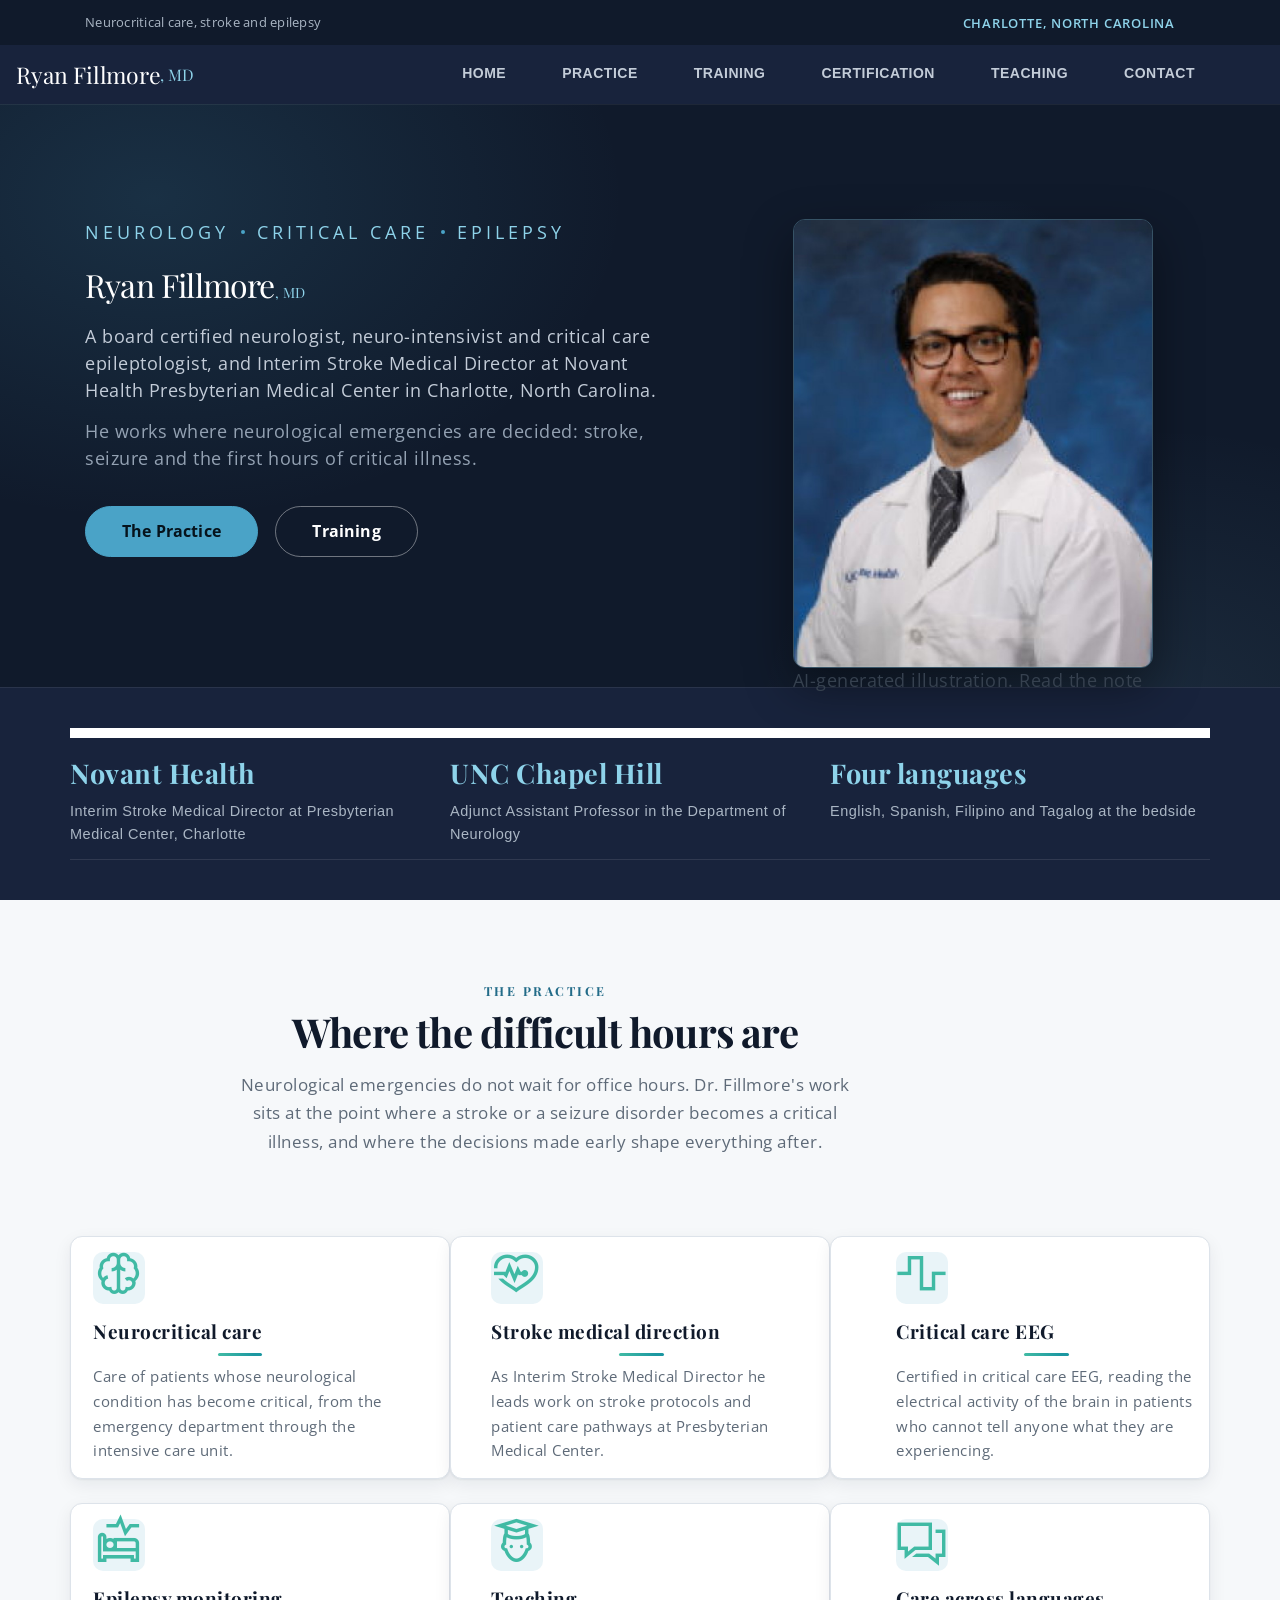
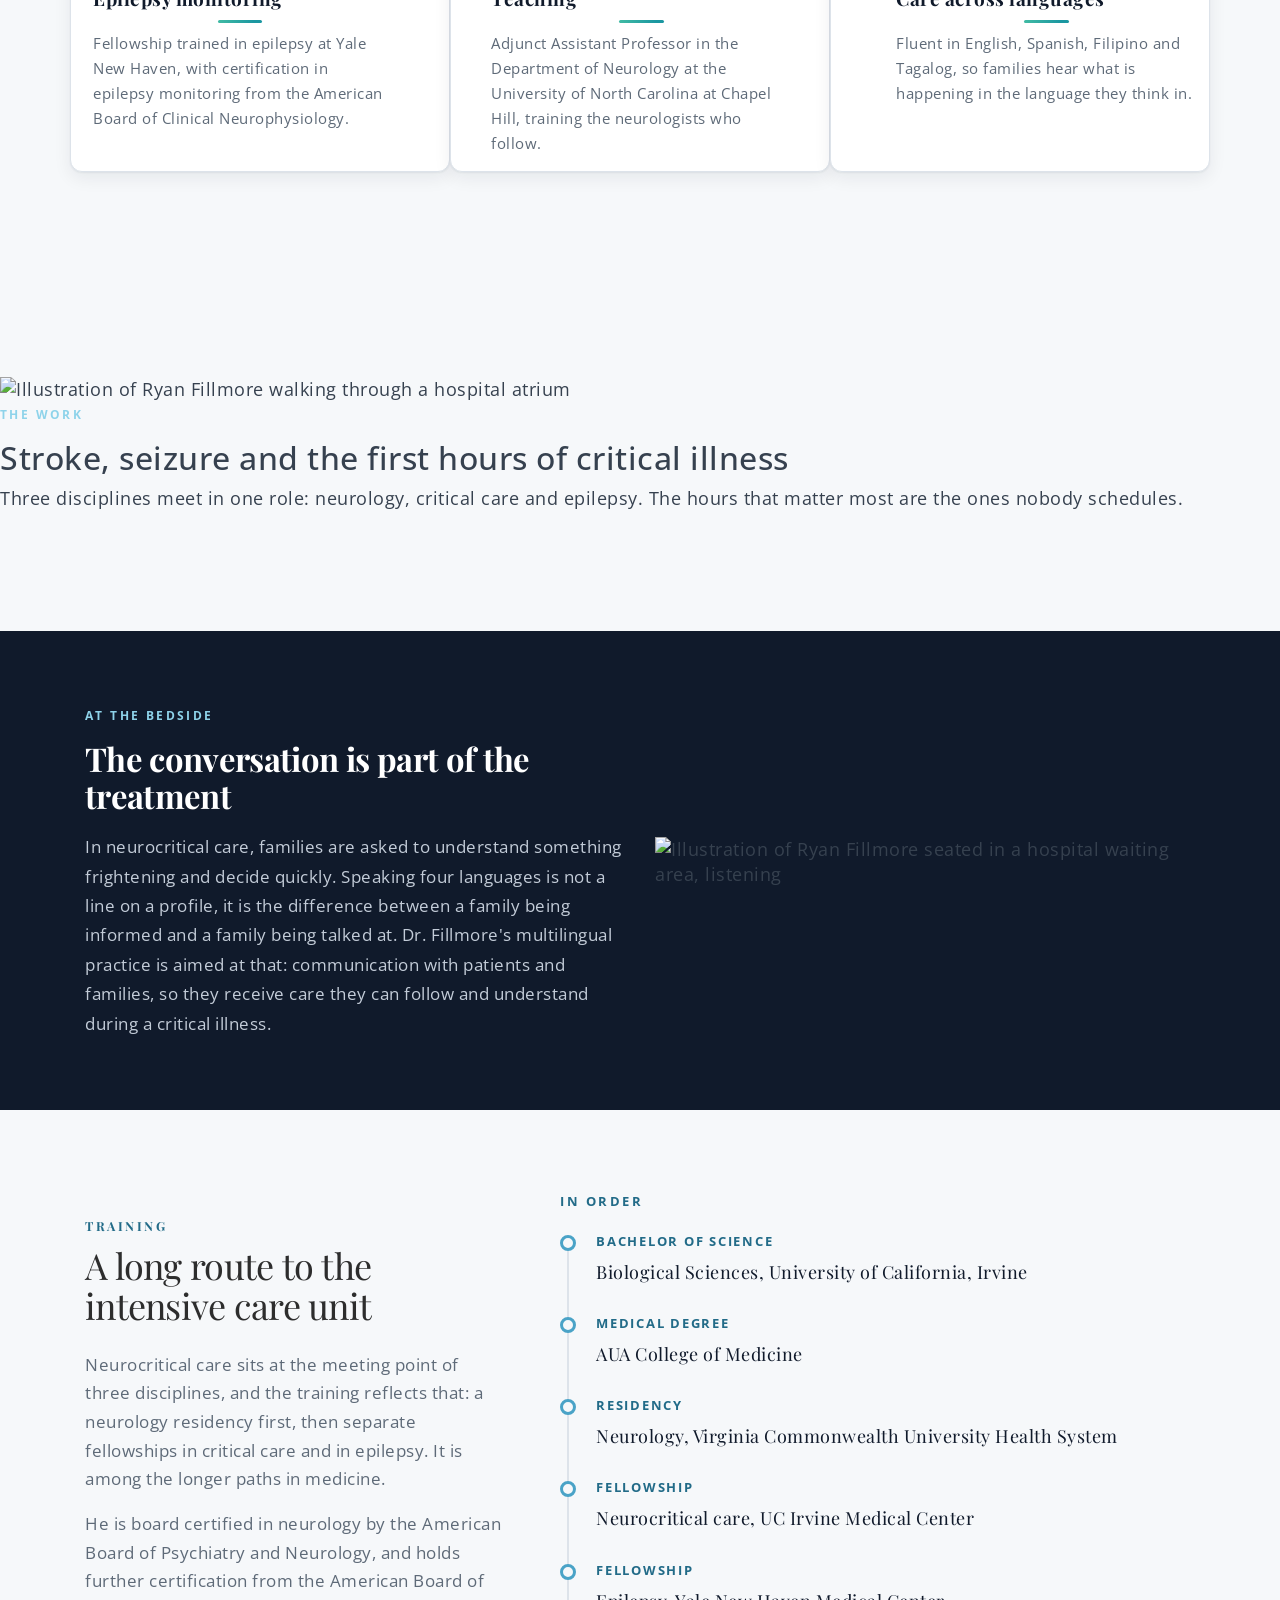
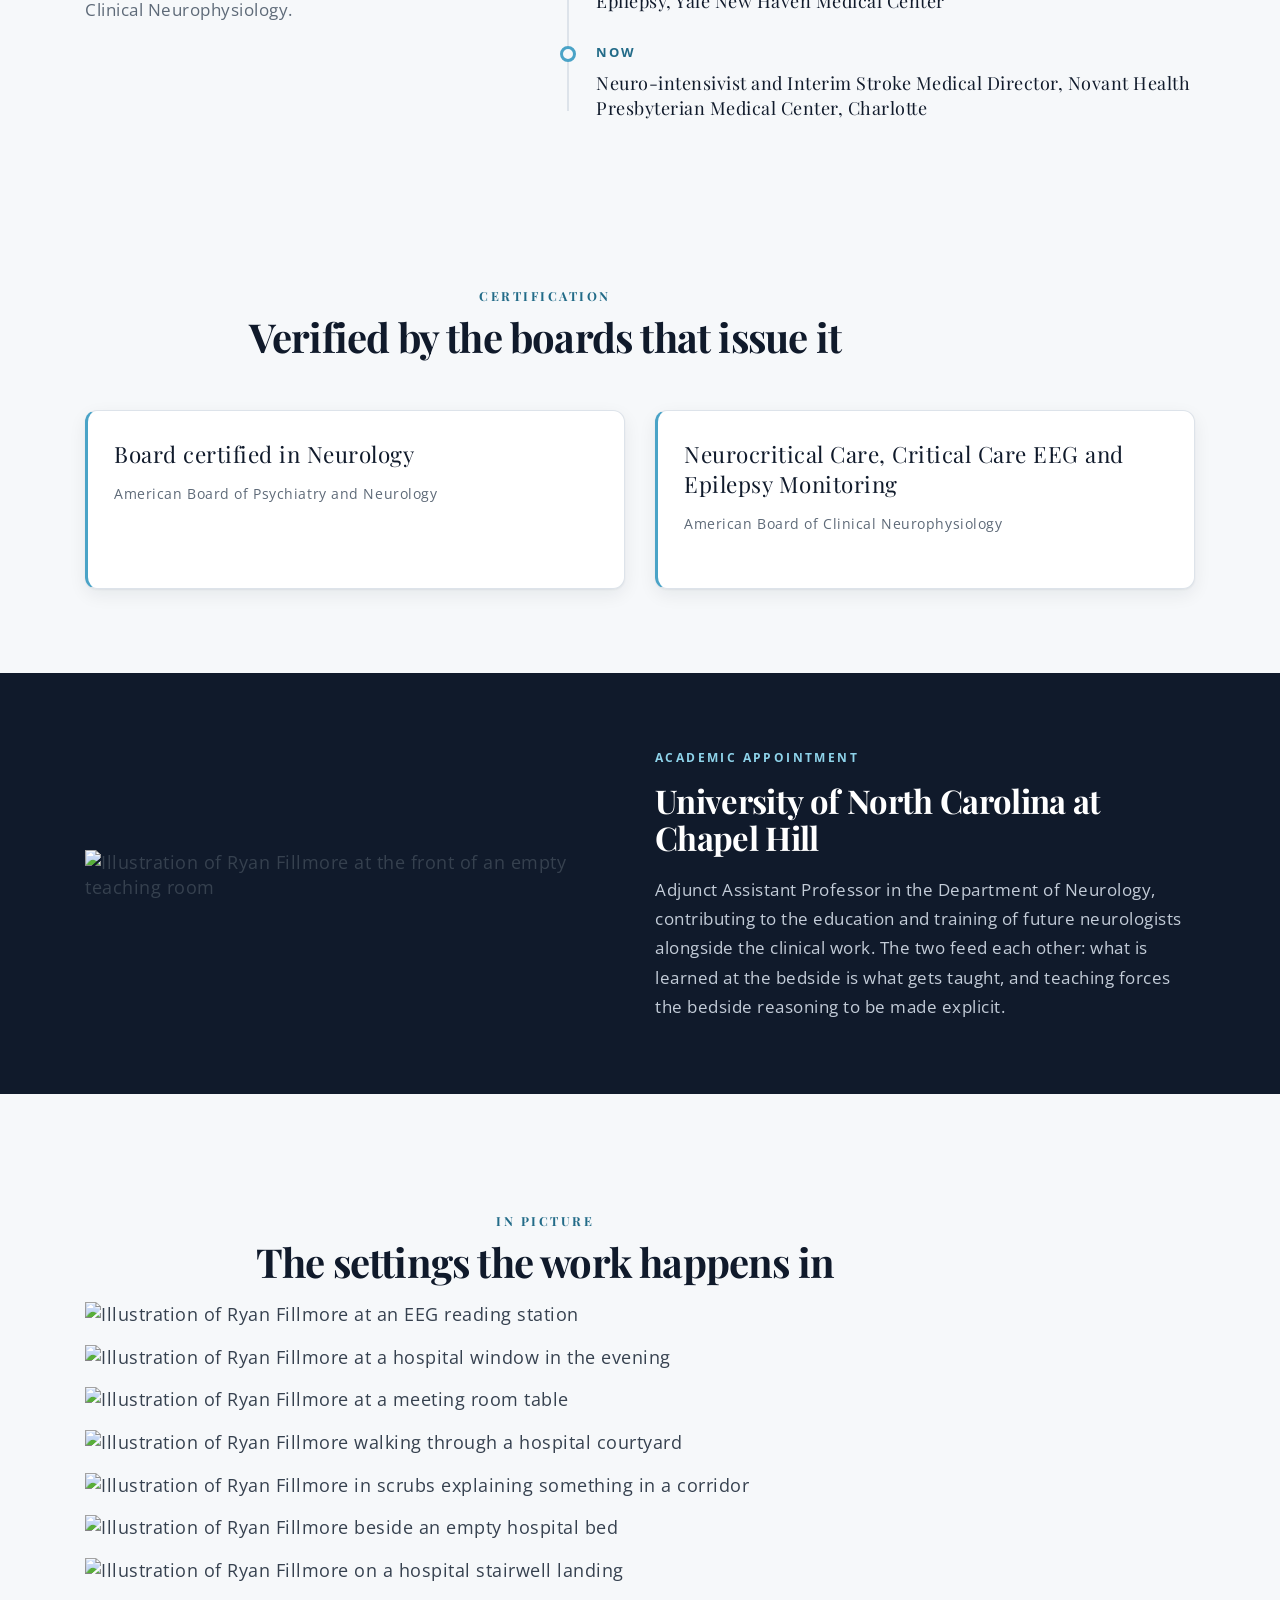
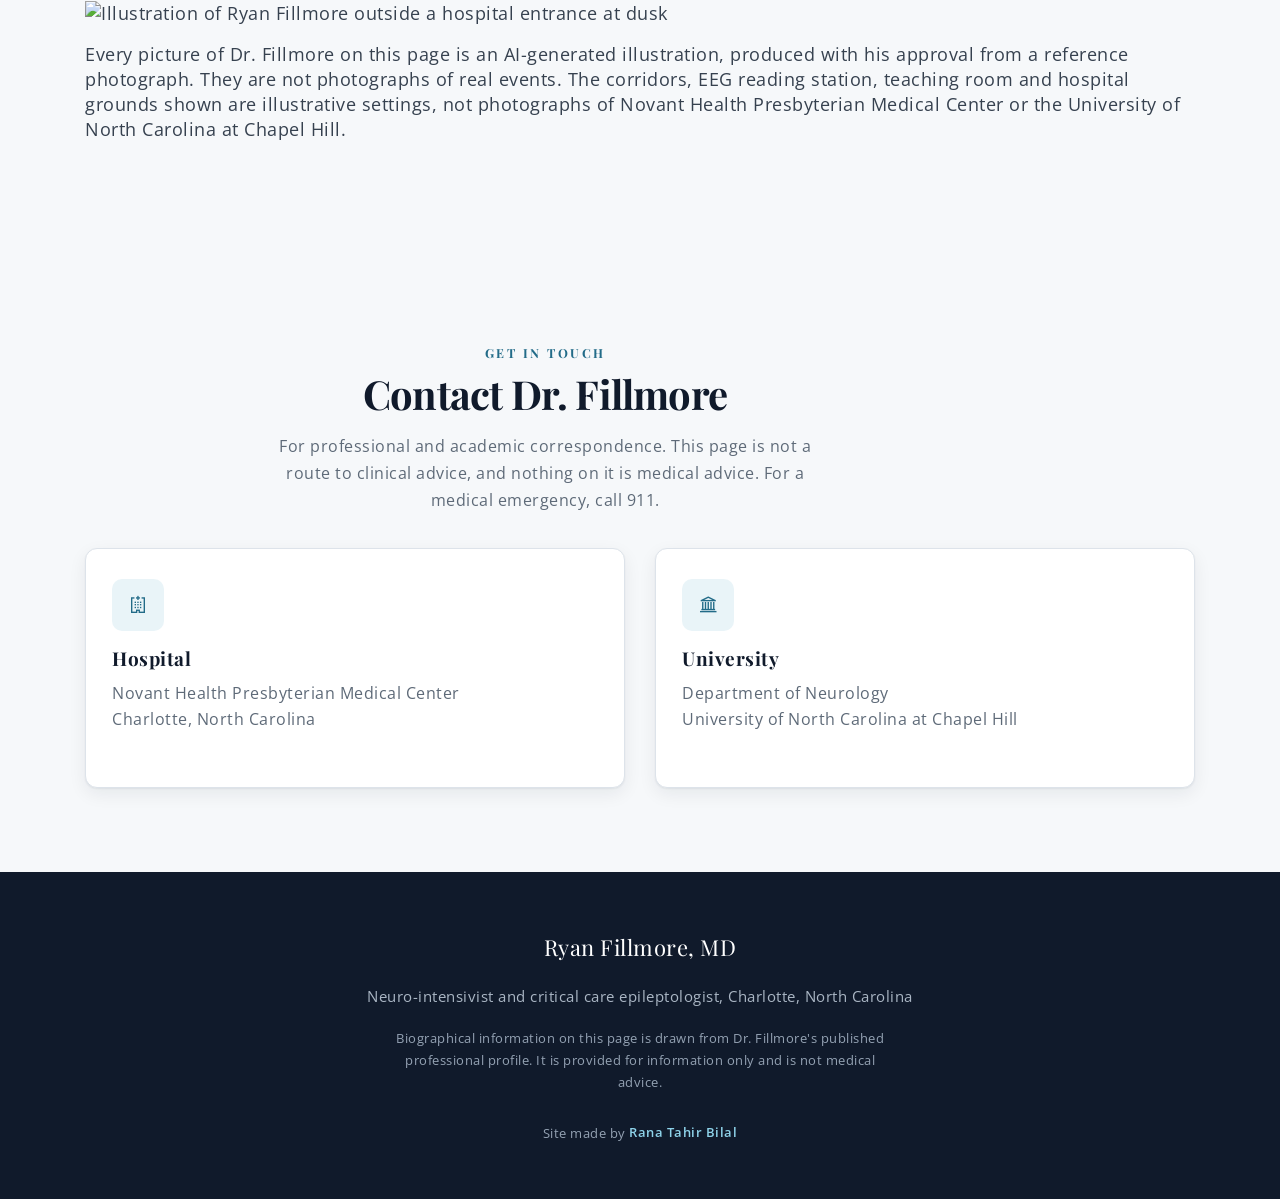
==== commit 64027227: "Add illustration band, gallery and picture note to the home page" ====
--- a/index.html
+++ b/index.html
@@ -40,7 +40,6 @@
     {"@type": "CollegeOrUniversity", "name": "Virginia Commonwealth University Health System"},
     {"@type": "CollegeOrUniversity", "name": "Yale New Haven Medical Center"}
   ],
-  "image": "https://top-dynamos.github.io/ryan-fillmore/hospital/img/portrait.jpg",
   "knowsLanguage": ["English", "Spanish", "Filipino", "Tagalog"]
 }
 </script>
@@ -118,7 +117,8 @@
         <div class="col-12 col-lg-5 d-flex align-items-center justify-content-center">
           <figure class="rf-portrait">
             <img src="hospital/img/portrait.jpg" width="880" height="1100"
-                 alt="Ryan Fillmore, MD, in a white coat" loading="eager" decoding="async">
+                 alt="Illustration of Ryan Fillmore, MD, in a white coat in a hospital corridor" loading="eager" decoding="async">
+            <figcaption class="rf-illus">AI-generated illustration. <a href="#picture-note">Read the note</a></figcaption>
           </figure>
         </div>
       </div>
@@ -188,15 +188,31 @@
   </div>
 </section>
 
+<section class="rf-band" aria-label="Ryan Fillmore at work">
+  <img class="rf-band-img" src="hospital/img/band.jpg" width="1600" height="900"
+       alt="Illustration of Ryan Fillmore walking through a hospital atrium" loading="lazy" decoding="async">
+  <div class="rf-band-panel">
+    <div class="rf-band-inner">
+      <p class="rf-roots-kicker">The work</p>
+      <h2 class="rf-band-title">Stroke, seizure and the first hours of critical illness</h2>
+      <p class="rf-band-text">Three disciplines meet in one role: neurology, critical care and epilepsy. The hours that matter most are the ones nobody schedules.</p>
+    </div>
+  </div>
+</section>
+
 <section class="rf-roots">
   <div class="container">
     <div class="row align-items-center">
-      <div class="col-12 col-lg-4">
+      <div class="col-12 col-lg-6">
         <p class="rf-roots-kicker">At the bedside</p>
         <h2 class="rf-roots-title">The conversation is part of the treatment</h2>
-      </div>
-      <div class="col-12 col-lg-8">
         <p class="rf-roots-text">In neurocritical care, families are asked to understand something frightening and decide quickly. Speaking four languages is not a line on a profile, it is the difference between a family being informed and a family being talked at. Dr. Fillmore's multilingual practice is aimed at that: communication with patients and families, so they receive care they can follow and understand during a critical illness.</p>
+      </div>
+      <div class="col-12 col-lg-6">
+        <figure class="rf-inline-fig">
+          <img src="hospital/img/roots.jpg" width="1000" height="750"
+               alt="Illustration of Ryan Fillmore seated in a hospital waiting area, listening" loading="lazy" decoding="async">
+        </figure>
       </div>
     </div>
   </div>
@@ -256,14 +272,39 @@
 <section id="teaching" class="rf-teaching">
   <div class="container">
     <div class="row align-items-center">
-      <div class="col-12 col-lg-5">
+      <div class="col-12 col-lg-6">
+        <figure class="rf-inline-fig">
+          <img src="hospital/img/teaching.jpg" width="1000" height="750"
+               alt="Illustration of Ryan Fillmore at the front of an empty teaching room" loading="lazy" decoding="async">
+        </figure>
+      </div>
+      <div class="col-12 col-lg-6">
         <p class="rf-roots-kicker">Academic appointment</p>
         <h2 class="rf-roots-title">University of North Carolina at Chapel Hill</h2>
-      </div>
-      <div class="col-12 col-lg-7">
         <p class="rf-roots-text">Adjunct Assistant Professor in the Department of Neurology, contributing to the education and training of future neurologists alongside the clinical work. The two feed each other: what is learned at the bedside is what gets taught, and teaching forces the bedside reasoning to be made explicit.</p>
       </div>
     </div>
+  </div>
+</section>
+
+<section id="gallery" class="rf-gallery-sec">
+  <div class="container">
+    <div class="row text-center">
+      <div class="col-12 col-md-10 col-lg-8 offset-md-1">
+        <h2 class="heading text-center"><span class="d-block">In picture</span>The settings the work happens in</h2>
+      </div>
+    </div>
+    <div class="rf-gallery">
+      <figure class="rf-shot"><img src="hospital/img/g1.jpg" width="900" height="675" alt="Illustration of Ryan Fillmore at an EEG reading station" loading="lazy" decoding="async"></figure>
+      <figure class="rf-shot"><img src="hospital/img/g2.jpg" width="900" height="675" alt="Illustration of Ryan Fillmore at a hospital window in the evening" loading="lazy" decoding="async"></figure>
+      <figure class="rf-shot"><img src="hospital/img/g3.jpg" width="900" height="675" alt="Illustration of Ryan Fillmore at a meeting room table" loading="lazy" decoding="async"></figure>
+      <figure class="rf-shot"><img src="hospital/img/g4.jpg" width="900" height="750" alt="Illustration of Ryan Fillmore walking through a hospital courtyard" loading="lazy" decoding="async"></figure>
+      <figure class="rf-shot"><img src="hospital/img/g5.jpg" width="900" height="675" alt="Illustration of Ryan Fillmore in scrubs explaining something in a corridor" loading="lazy" decoding="async"></figure>
+      <figure class="rf-shot"><img src="hospital/img/g6.jpg" width="900" height="675" alt="Illustration of Ryan Fillmore beside an empty hospital bed" loading="lazy" decoding="async"></figure>
+      <figure class="rf-shot"><img src="hospital/img/g7.jpg" width="900" height="675" alt="Illustration of Ryan Fillmore on a hospital stairwell landing" loading="lazy" decoding="async"></figure>
+      <figure class="rf-shot"><img src="hospital/img/g8.jpg" width="900" height="675" alt="Illustration of Ryan Fillmore outside a hospital entrance at dusk" loading="lazy" decoding="async"></figure>
+    </div>
+    <p id="picture-note" class="rf-picture-note" tabindex="-1">Every picture of Dr. Fillmore on this page is an AI-generated illustration, produced with his approval from a reference photograph. They are not photographs of real events. The corridors, EEG reading station, teaching room and hospital grounds shown are illustrative settings, not photographs of Novant Health Presbyterian Medical Center or the University of North Carolina at Chapel Hill.</p>
   </div>
 </section>
 
--- a/hospital/css/rf.css
+++ b/hospital/css/rf.css
@@ -225,3 +225,17 @@
 .team-sec .heading-area .heading,
 .team-sec .heading-area .heading .d-block{font-family:var(--rf-serif)}
 .team-sec .heading-area .heading .d-block{font-size:12.5px;letter-spacing:.2em}
+
+/* ---------- portrait ----------
+   His own photograph, the one published with his press release. */
+.rf-portrait{margin:0;max-width:360px;width:100%;position:relative}
+.rf-portrait img{display:block;width:100%;height:auto;border-radius:var(--rf-r);
+  border:1px solid rgba(142,211,234,.3);box-shadow:0 18px 48px rgba(0,0,0,.42)}
+.rf-portrait::after{content:"";position:absolute;inset:-18px;border-radius:20px;pointer-events:none;
+  background:radial-gradient(60% 60% at 50% 40%,rgba(74,163,199,.22),transparent 70%);z-index:-1}
+@media (max-width:991.98px){
+  .rf-portrait{max-width:260px;margin:34px auto 0}
+}
+@media (max-width:575.98px){
+  .rf-portrait{max-width:210px}
+}
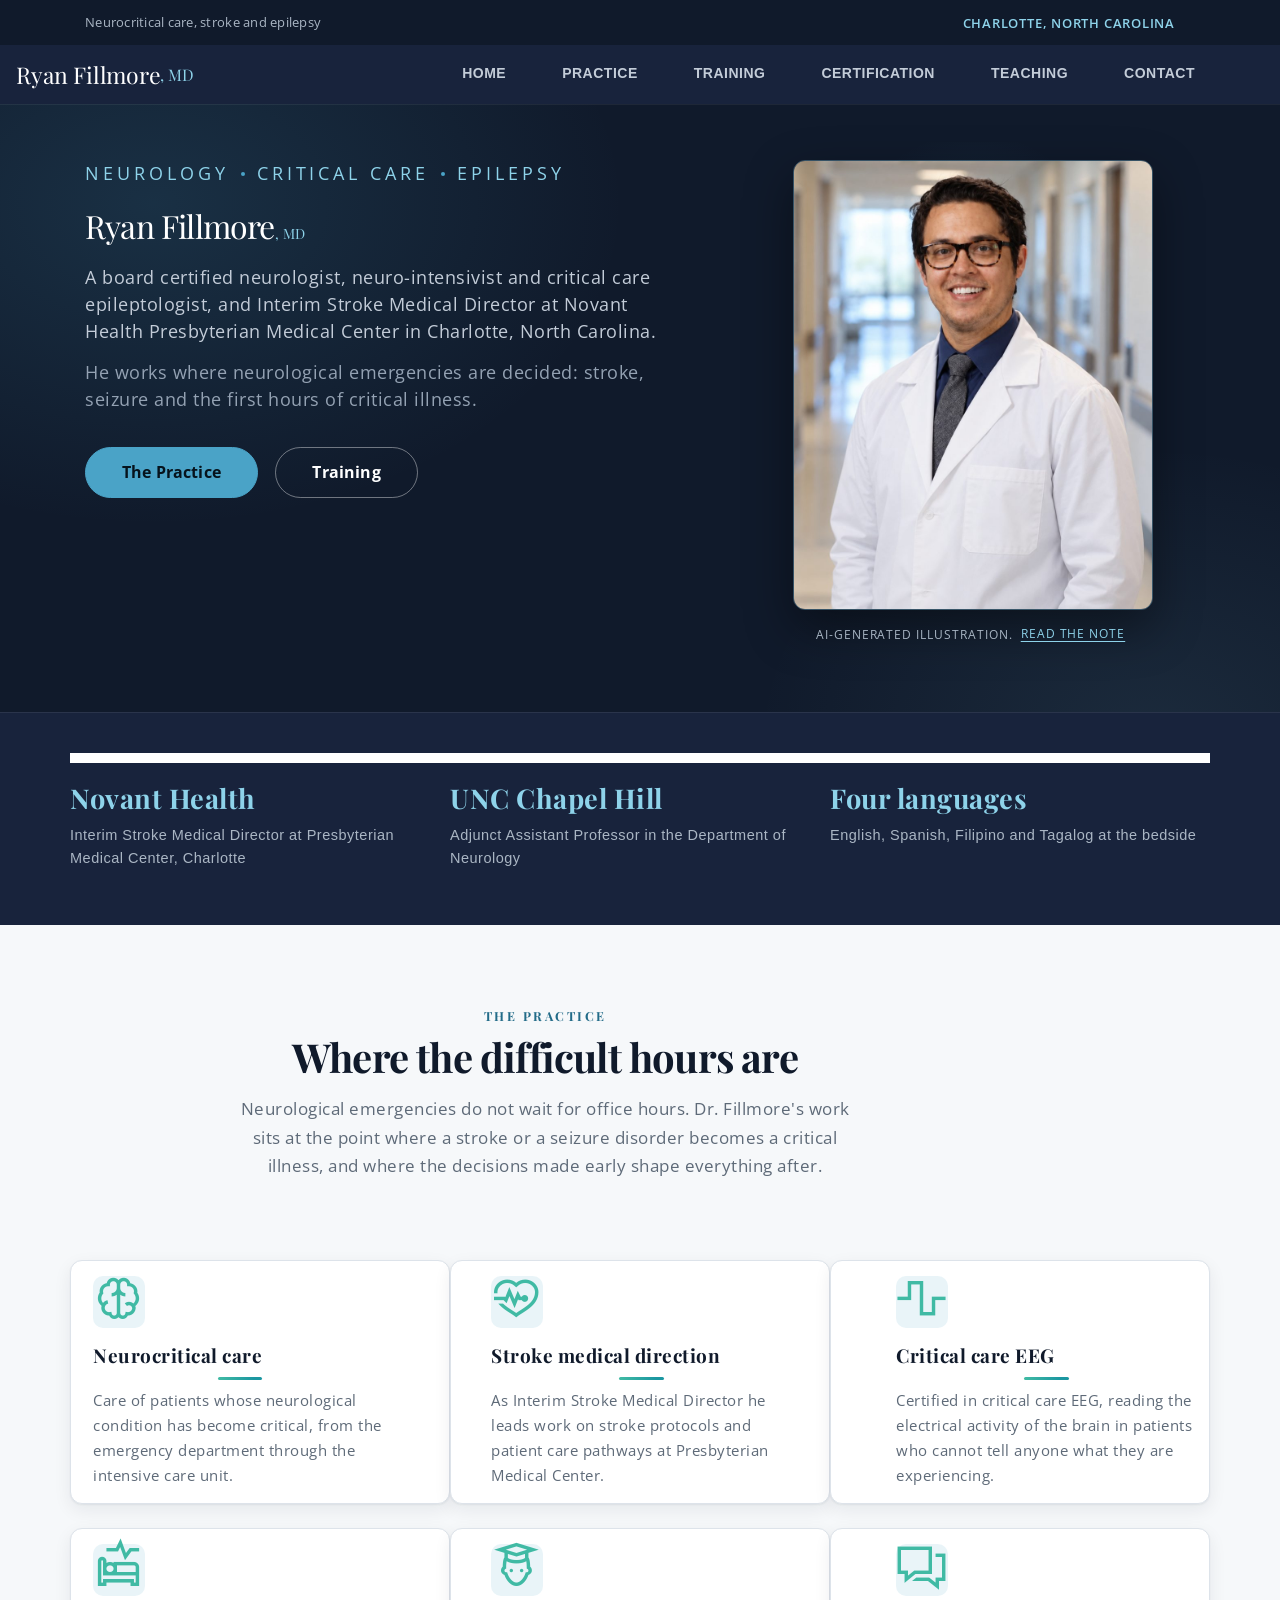
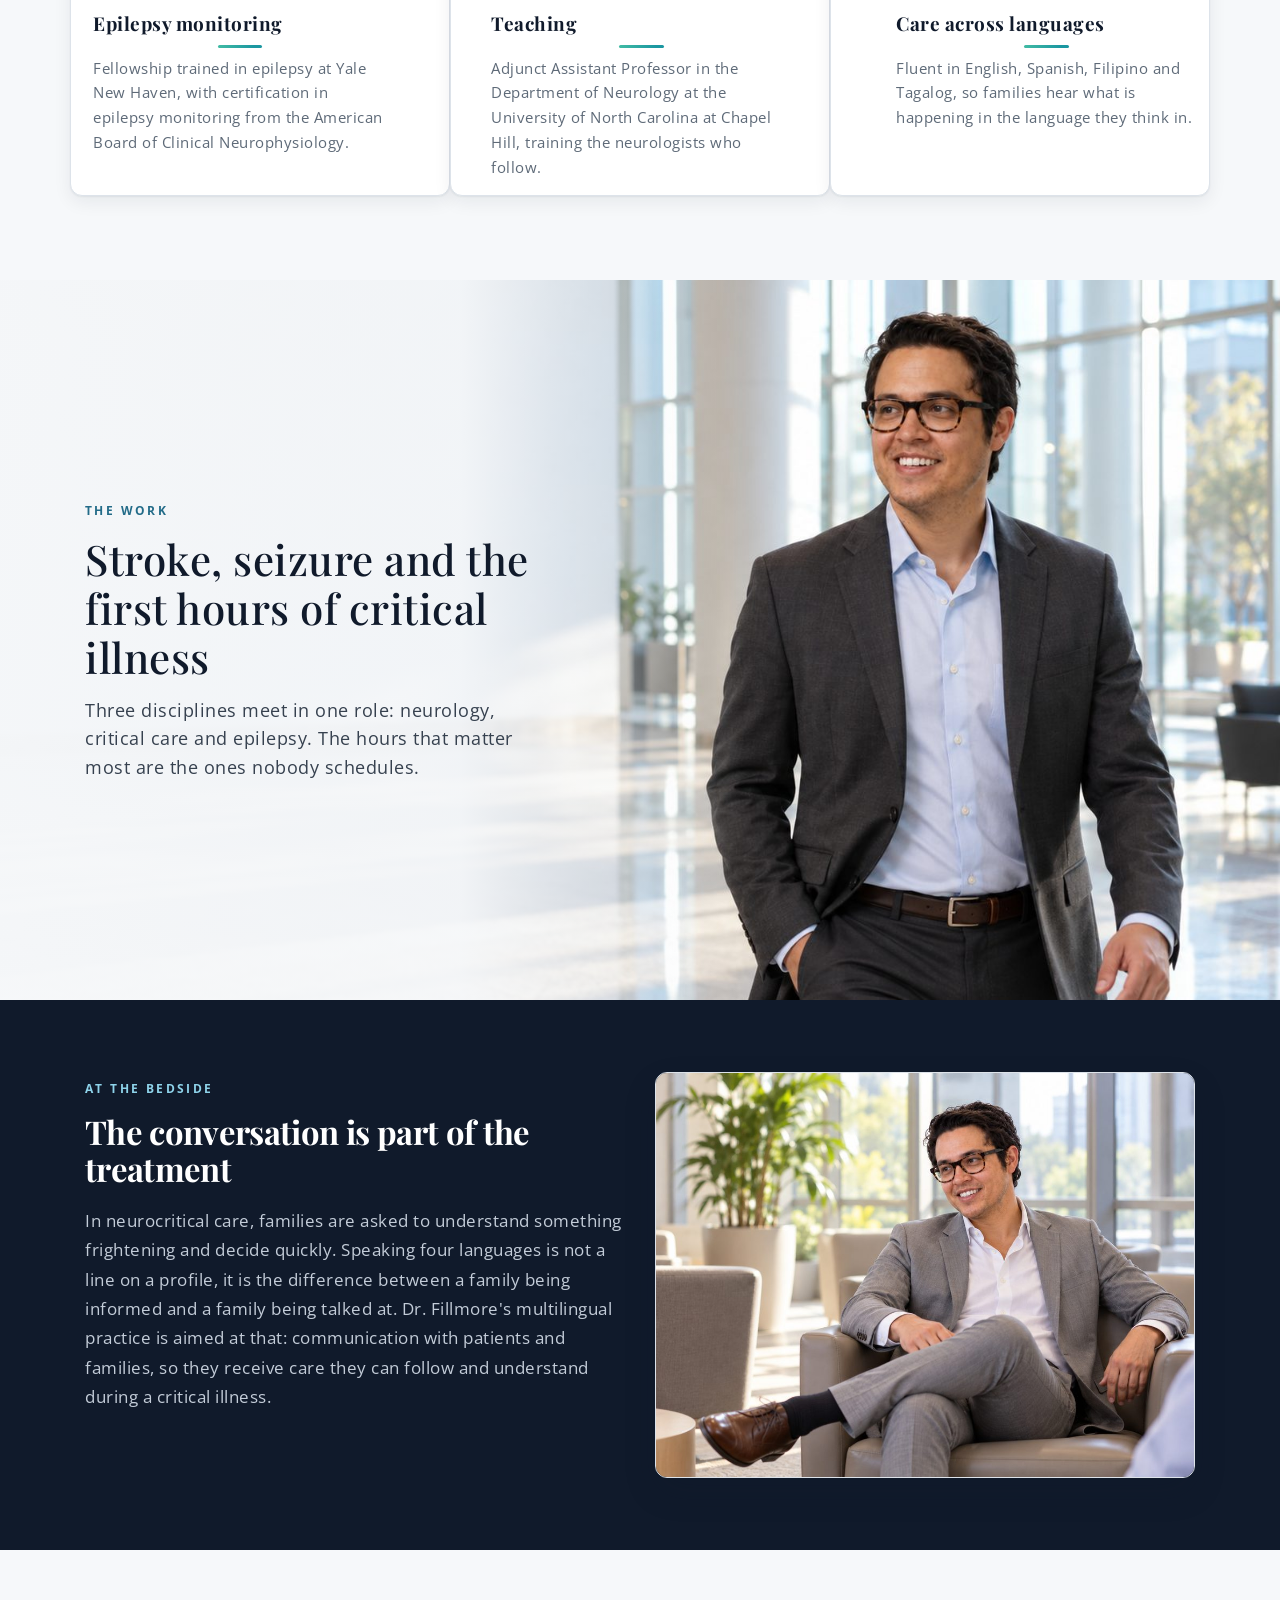
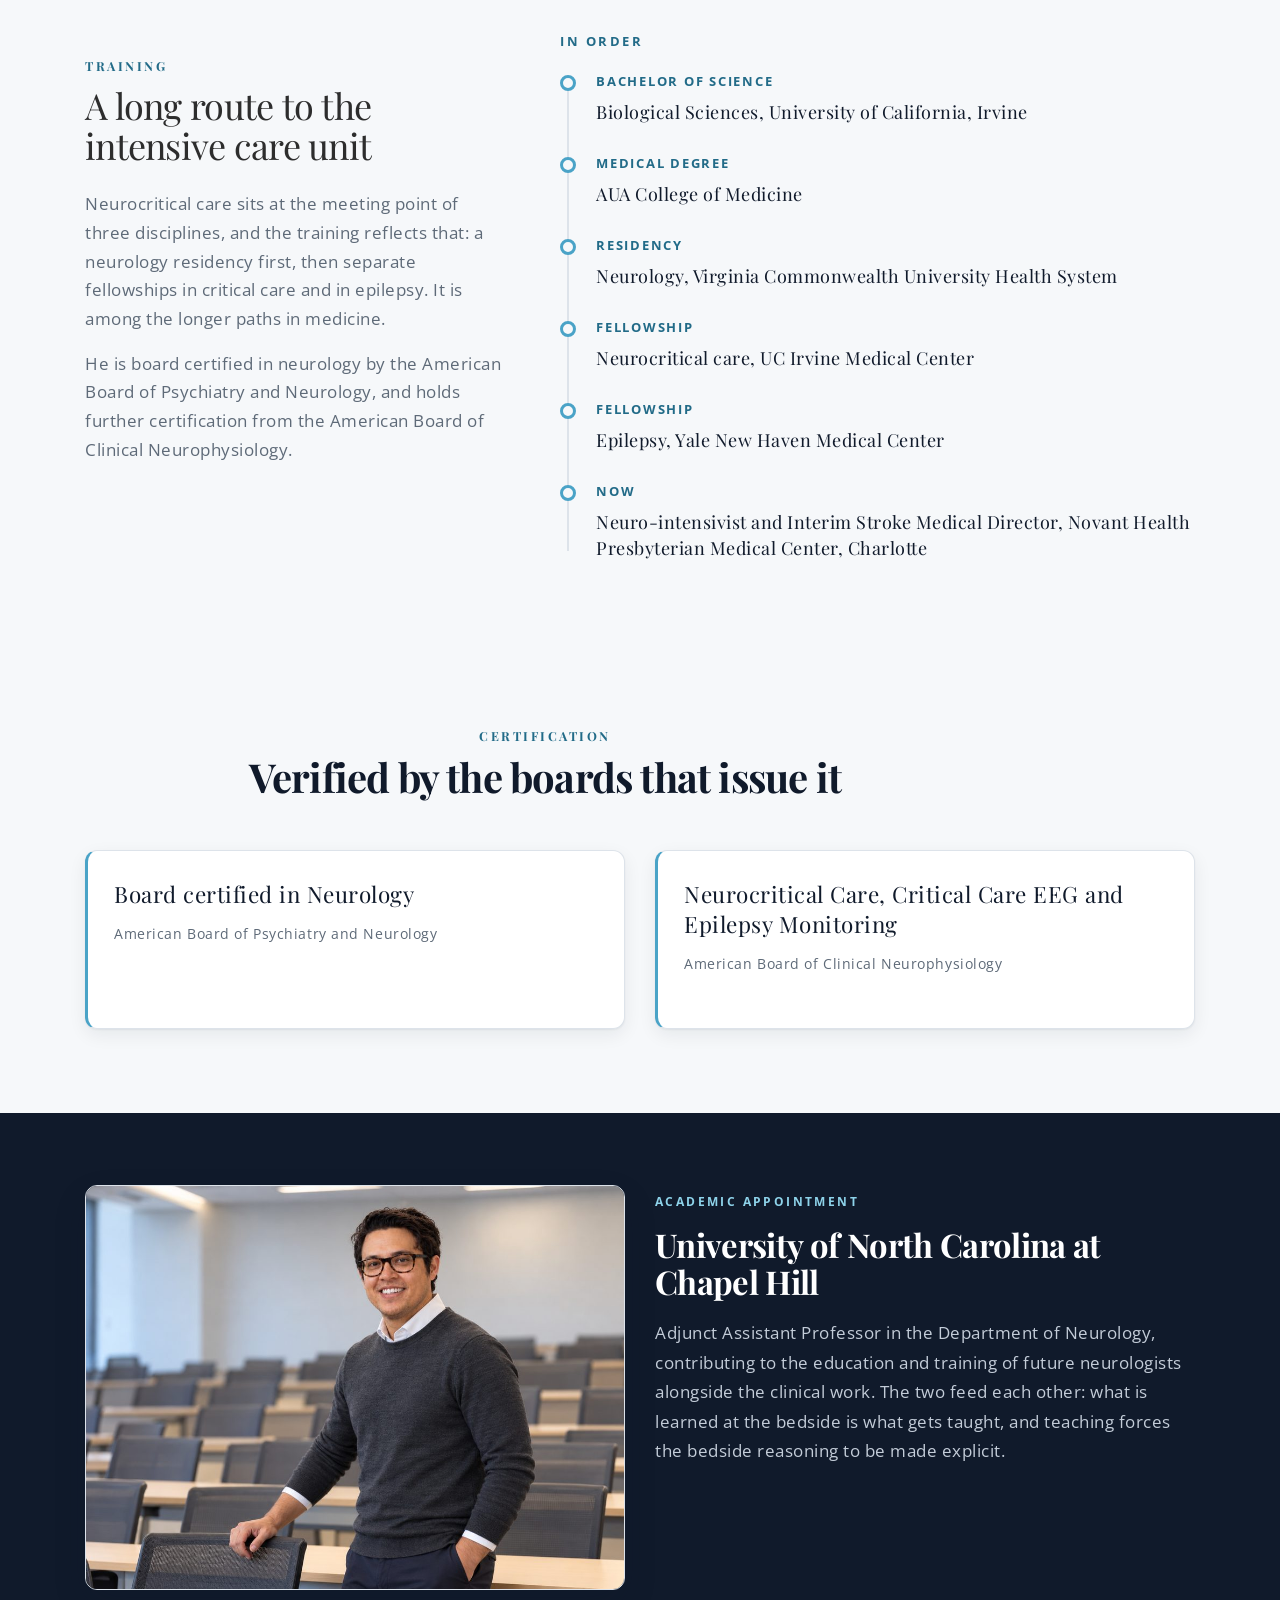
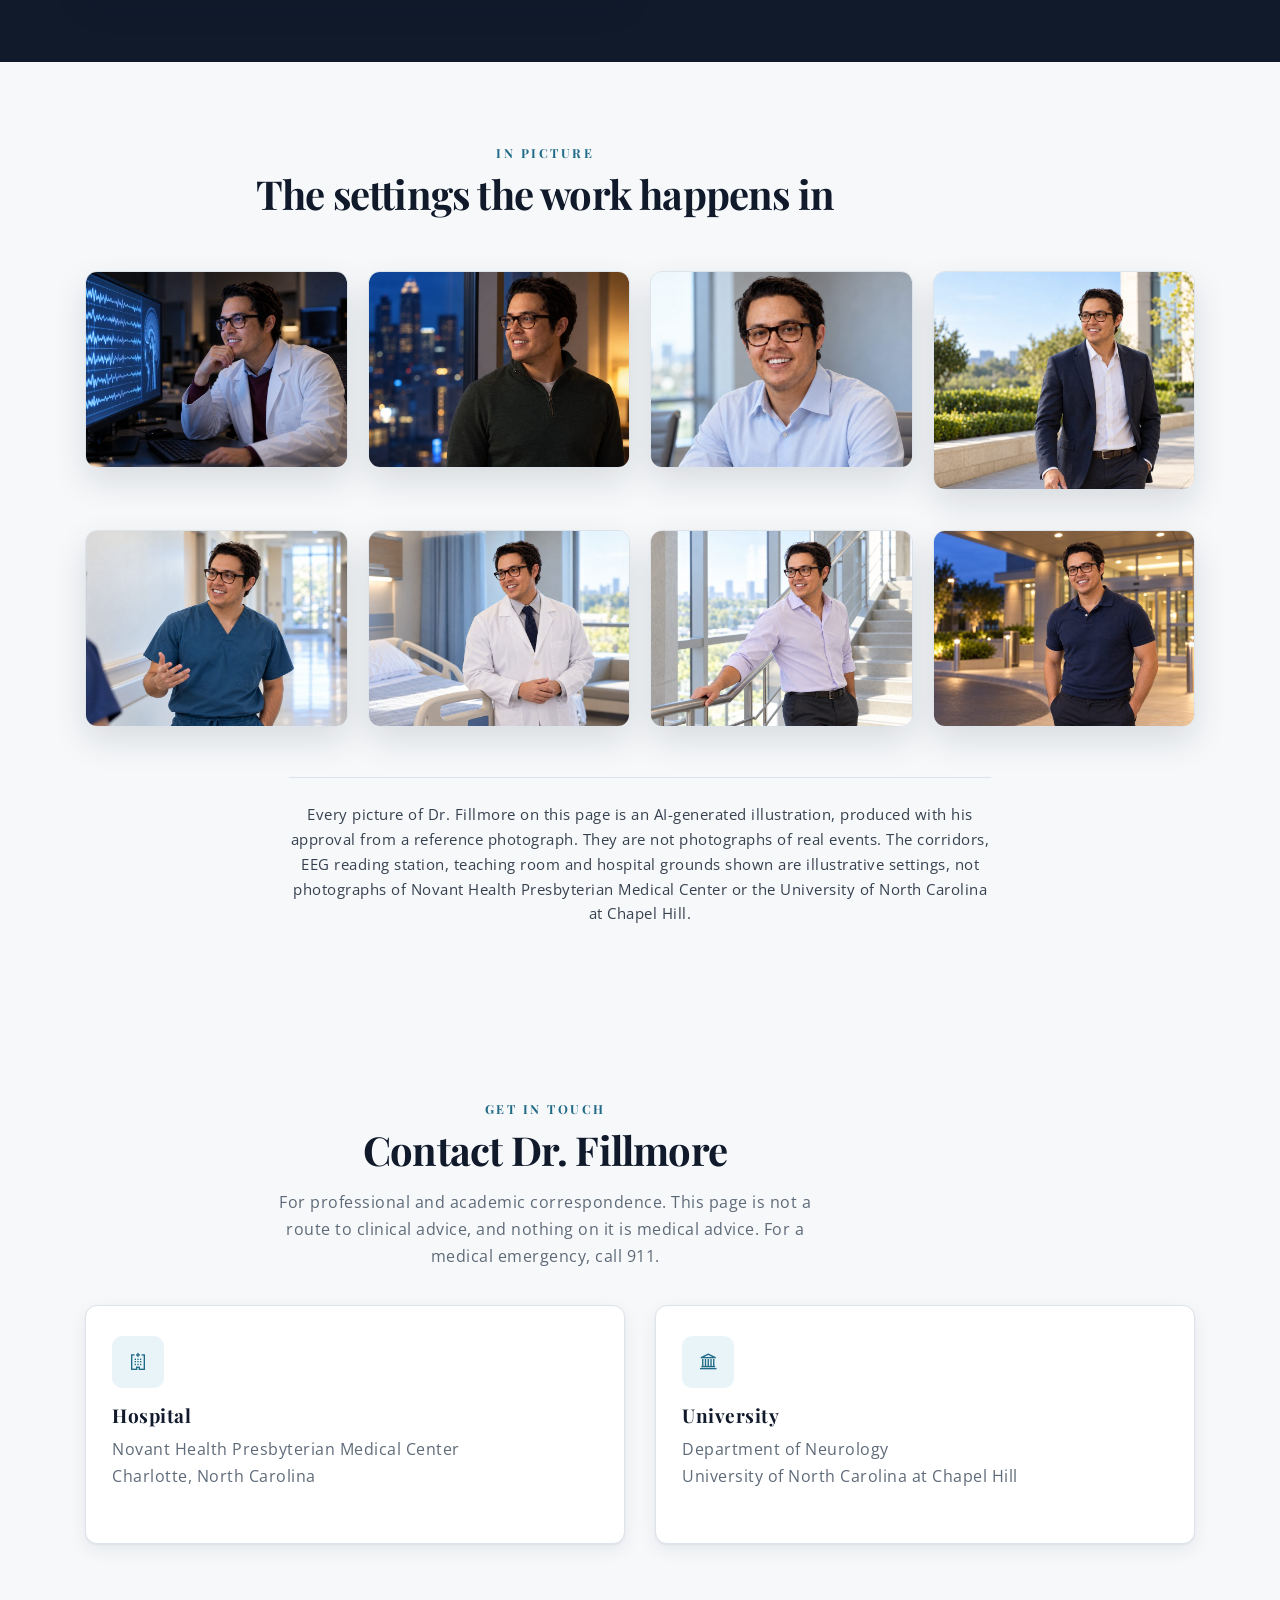
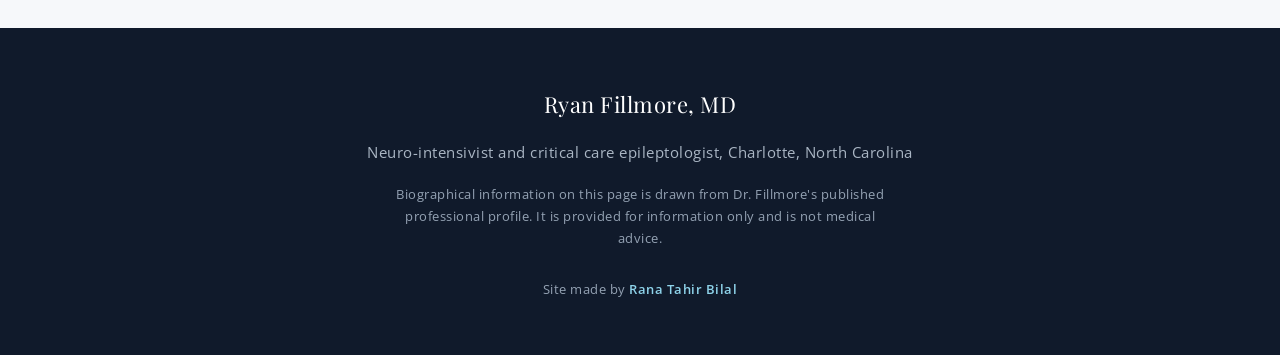
==== commit ee2170b8: "Mobile header markup: menu button, wordmark, close button" ====
--- a/index.html
+++ b/index.html
@@ -52,13 +52,15 @@
   <div class="upper-nav">
     <div class="container">
       <div class="row">
+        <div class="col-12 col-lg-6 mt-auto mb-auto d-none d-lg-block">
+          <p class="top-text">Neurocritical care, stroke and epilepsy</p>
+        </div>
         <div class="col-12 col-lg-6 mt-auto mb-auto">
-          <p class="top-text">Neurocritical care, stroke and epilepsy</p>
-        </div>
-        <div class="col-12 col-lg-6 mt-auto mb-auto">
-          <ul class="top-detail d-block d-lg-flex justify-content-end">
-            <li class="d-none d-lg-block"><span class="rf-top-place">Charlotte, North Carolina</span></li>
+          <ul class="top-detail d-none d-lg-flex justify-content-end">
+            <li><span class="rf-top-place">Charlotte, North Carolina</span></li>
           </ul>
+          <a class="navbar-brand scroll rf-wordmark-mob d-inline-block d-lg-none" href="#top">Ryan Fillmore<span>, MD</span></a>
+          <div class="toggle-btn d-block d-lg-none" role="button" tabindex="0" aria-label="Open the menu" aria-controls="rf-menu" aria-expanded="false"><span></span><span></span><span></span></div>
         </div>
       </div>
     </div>
@@ -66,7 +68,6 @@
 
   <div class="lower-nav lower-nav-style4">
     <div class="container">
-      <div class="toggle-btn d-block d-lg-none"><span></span><span></span><span></span></div>
       <nav class="navbar navbar-expand-lg navbar-light d-none d-lg-block">
         <div class="main-nav collapse navbar-collapse d-flex">
           <a class="navbar-brand scroll rf-wordmark" href="#top">Ryan Fillmore<span>, MD</span></a>
@@ -83,10 +84,10 @@
     </div>
   </div>
 
-  <div class="broad">
-    <div class="close-nav"><a id="close_side_menu" class="close_side_menu" href="#"><i class="las la-times"></i></a></div>
-    <nav class="navbar navbar-light">
-      <div class="main-nav collapse navbar-collapse d-flex">
+  <div class="broad" id="rf-menu">
+    <div class="close-nav" role="button" tabindex="0" aria-label="Close the menu"><i class="las la-times"></i></div>
+    <nav class="navbar navbar-light" aria-label="Site">
+      <div class="main-nav collapse navbar-collapse d-flex justify-content-center align-items-center">
         <ul class="navbar-nav text-center">
           <li class="nav-item"><a class="nav-link scroll" href="#home">Home</a></li>
           <li class="nav-item"><a class="nav-link scroll" href="#about-sec">Practice</a></li>
@@ -98,6 +99,7 @@
       </div>
     </nav>
   </div>
+  <a id="close_side_menu" class="close_side_menu" href="javascript:void(0);" aria-hidden="true" tabindex="-1"></a>
 </header>
 
 <section id="home" class="section p-0">
--- a/hospital/css/rf.css
+++ b/hospital/css/rf.css
@@ -227,7 +227,8 @@
 .team-sec .heading-area .heading .d-block{font-size:12.5px;letter-spacing:.2em}
 
 /* ---------- portrait ----------
-   His own photograph, the one published with his press release. */
+   An AI illustration built from his published reference photograph, with his
+   approval. The page says so under the picture and again in #picture-note. */
 .rf-portrait{margin:0;max-width:360px;width:100%;position:relative}
 .rf-portrait img{display:block;width:100%;height:auto;border-radius:var(--rf-r);
   border:1px solid rgba(142,211,234,.3);box-shadow:0 18px 48px rgba(0,0,0,.42)}
@@ -239,3 +240,215 @@
 @media (max-width:575.98px){
   .rf-portrait{max-width:210px}
 }
+
+
+/* ---------- pictures ---------- */
+
+.rf-illus{margin-top:10px;font-size:12px;letter-spacing:.08em;text-transform:uppercase;
+  color:#A9B6C4;text-align:center}
+.rf-illus a{color:var(--rf-signal-soft);text-decoration:underline;text-underline-offset:3px}
+.rf-illus a:hover,.rf-illus a:focus-visible{color:#fff}
+
+/* The band image carries the subject in its right third and leaves the left
+   half near white, so the panel is a scrim over that light half and the type
+   is ink. Measured below, not assumed. */
+.rf-band{position:relative;overflow:hidden;background:var(--rf-paper)}
+.rf-band-img{display:block;width:100%;height:auto}
+.rf-band-panel{position:absolute;inset:0;display:flex;align-items:center;
+  background:linear-gradient(90deg,rgba(246,248,250,.97) 0%,rgba(246,248,250,.93) 36%,rgba(246,248,250,0) 58%)}
+.rf-band-inner{max-width:560px;padding:0 24px 0 max(24px,calc((100vw - 1140px)/2 + 15px))}
+.rf-band-title{font-family:var(--rf-serif);color:var(--rf-ink);font-size:clamp(26px,3.4vw,42px);
+  line-height:1.16;margin:6px 0 14px}
+.rf-band-text{color:var(--rf-body);font-size:clamp(15px,1.4vw,18px);line-height:1.6;margin:0;max-width:46ch}
+@media (max-width:991.98px){
+  /* under 992 the quiet left half is too narrow to hold the type, so the
+     panel stops being an overlay and becomes a block under the picture. */
+  .rf-band{display:flex;flex-direction:column}
+  .rf-band-panel{position:static;background:var(--rf-paper);padding:30px 0 34px}
+  .rf-band-inner{padding:0 18px;max-width:none}
+}
+
+.rf-inline-fig{margin:0 0 22px}
+.rf-inline-fig img{display:block;width:100%;height:auto;border-radius:var(--rf-r);
+  border:1px solid var(--rf-line);box-shadow:0 14px 34px rgba(16,26,43,.12)}
+
+.rf-gallery-sec{padding:84px 0 92px;background:var(--rf-paper)}
+.rf-gallery{columns:3;column-gap:20px;margin-top:38px}
+.rf-shot{break-inside:avoid;margin:0 0 20px;display:block}
+.rf-shot img{display:block;width:100%;height:auto;border-radius:var(--rf-r);
+  border:1px solid var(--rf-line);box-shadow:0 14px 34px rgba(16,26,43,.12)}
+@media (max-width:991.98px){ .rf-gallery{columns:2} }
+@media (max-width:575.98px){ .rf-gallery{columns:1} }
+
+/* The disclosure is body copy, not a footnote: --rf-body on --rf-paper. */
+.rf-picture-note{margin:30px auto 0;max-width:78ch;color:var(--rf-body);font-size:15px;
+  line-height:1.65;text-align:center;border-top:1px solid var(--rf-line);padding-top:24px}
+.rf-picture-note:focus{outline:2px solid var(--rf-signal-ink);outline-offset:6px}
+
+/* `section` carries 120px of vertical padding from the template, which put a
+   120px white gutter above and below a full bleed band. Measured, not guessed. */
+.rf-band{padding:0}
+
+/* .align-items-center centred a 130px heading column against a 746px column
+   once the picture went in, which left ~300px of dead space above the heading. */
+.rf-roots .row.align-items-center,
+#teaching .row.align-items-center{align-items:flex-start!important}
+.rf-roots .rf-roots-kicker,
+#teaching .rf-roots-kicker{margin-top:4px}
+
+/* text and picture now share the row evenly, and the picture column keeps its
+   own bottom margin out of the way on desktop. */
+.rf-roots .rf-inline-fig,
+#teaching .rf-inline-fig{margin-bottom:0}
+@media (max-width:991.98px){
+  #teaching .rf-inline-fig{margin-bottom:26px}
+  .rf-roots .rf-inline-fig{margin:26px 0 0}
+}
+
+/* The masonry columns balanced to 2.0 / 2.83 / 2.25 units of height and left a
+   320px rag at the foot of the first column, so the eight shots are now one
+   4:3 set in an even grid: four across, two down, nothing ragged. */
+.rf-gallery{columns:auto;column-gap:normal;
+  display:grid;grid-template-columns:repeat(4,1fr);gap:20px}
+@media (max-width:991.98px){ .rf-gallery{grid-template-columns:repeat(2,1fr)} }
+@media (max-width:575.98px){ .rf-gallery{grid-template-columns:1fr} }
+
+/* --rf-signal-soft is the on-ink champagne; on the band's near white scrim it
+   measured 1.52 to 1. The band kicker uses the on-paper signal instead. */
+.rf-band .rf-roots-kicker{color:var(--rf-signal-ink)}
+
+/* One column put eight shots over a 2300px scroll on a phone. Two narrow
+   columns halve that and still read, so the grid stays at two down to 320px. */
+@media (max-width:575.98px){
+  .rf-gallery{grid-template-columns:repeat(2,1fr);gap:12px}
+}
+
+/* At 390px the 16:9 band left the subject about 90px tall against a lot of
+   empty atrium, so on phones it crops to 4:3 around his side of the frame. */
+@media (max-width:767.98px){
+  .rf-band-img{aspect-ratio:4/3;object-fit:cover;object-position:72% center}
+}
+
+/* ===================================================================
+   MOBILE. Measured against the untouched hospital demo served locally,
+   where the menu button is 25x15 at the top right and opens the panel.
+   On this build it measured 0 by 0, because the button had been moved
+   into .lower-nav, which the template collapses to zero height under
+   992px. It now sits in .upper-nav, where the template styles it.
+   =================================================================== */
+
+/* The template paints the bars #2d2d2d, which is invisible on an ink
+   header, and gives the button a 25x15 hit area. Both fixed here. */
+header#top .upper-nav .toggle-btn{
+  right:15px;top:50%;transform:translateY(-50%);
+  width:44px;height:44px;display:flex;flex-direction:column;
+  justify-content:center;align-items:flex-end;gap:5px;
+  padding:0;border-radius:8px}
+header#top .upper-nav .toggle-btn span{
+  background-color:#fff;height:2px;width:25px;margin:0;display:block;border-radius:2px}
+header#top .upper-nav .toggle-btn:hover span:first-child,
+header#top .upper-nav .toggle-btn:hover span:last-child{width:18px}
+header#top .upper-nav .toggle-btn:hover span:nth-child(2){width:30px;background-color:var(--rf-signal-soft)}
+header#top .upper-nav .toggle-btn:focus-visible{outline:2px solid var(--rf-signal-soft);outline-offset:2px}
+
+/* The template's mobile header is a logo image. This site has no logo
+   image, so the wordmark is type, and it was simply absent on phones. */
+header#top .upper-nav .rf-wordmark-mob{
+  color:#fff;font-family:var(--rf-serif);font-size:20px;line-height:1;
+  padding:12px 0;min-height:44px;display:inline-flex;align-items:center}
+header#top .upper-nav .rf-wordmark-mob span{color:var(--rf-signal-soft);font-size:13px;letter-spacing:.04em}
+header#top .upper-nav .rf-wordmark-mob:hover,
+header#top .upper-nav .rf-wordmark-mob:focus-visible{color:var(--rf-signal-soft)}
+@media (max-width:991.98px){
+  header#top .upper-nav{padding-top:10px;padding-bottom:10px;background-color:var(--rf-ink-2)}
+}
+
+/* The slide out panel ships white with near black links. On this site
+   that flashed white over an ink page, so it takes the ink palette. */
+header .broad-nav{background-color:var(--rf-ink)}
+header .broad-nav .navbar .nav-item .nav-link{color:#E6ECF3;font-family:var(--rf-serif);
+  font-size:22px;padding:14px 10px;min-height:48px;display:flex;align-items:center;justify-content:center}
+header .broad-nav .navbar .nav-link:focus,
+header .broad-nav .navbar .nav-link:hover,
+header .broad-nav .navbar .nav-link.active{color:var(--rf-signal-soft)}
+header .broad-nav .navbar .nav-item:after{background-color:rgba(255,255,255,.12)}
+header .broad-nav .close-nav{width:48px;height:48px;display:flex;align-items:center;justify-content:center}
+header .broad-nav .close-nav i{color:#E6ECF3;font-size:28px}
+header .broad-nav .close-nav:hover i{color:var(--rf-signal-soft)}
+header .broad-nav .close-nav:focus-visible{outline:2px solid var(--rf-signal-soft);outline-offset:2px}
+#close_side_menu{background-color:rgba(10,17,28,.6)}
+
+/* .author-skills is position:absolute;bottom:0 in the template, so under
+   992px the strip was painted straight over the hero portrait. Below 992px
+   it flows in the document instead. Above it the absolute placement stays:
+   making it static there opened a 213px hole under the hero buttons. */
+@media (max-width:991.98px){
+  .rf-strip{position:static}
+}
+
+/* The header is position:relative, so the nav scrolled away and never
+   came back. Sticky keeps it reachable without covering the hero. */
+@media (max-width:991.98px){
+  header#top{position:sticky;top:0}
+}
+
+/* 103x17 is below the 44px minimum for a tap target. */
+.rf-illus a{display:inline-flex;align-items:center;min-height:44px;padding:0 4px}
+.rf-illus{margin-top:2px}
+
+/* Bootstrap's .d-block sets display:block !important, which beat the flex
+   column and stacked the three bars on top of each other: they measured
+   y=10, 12, 14 and read as one thick dash. Hence the !important here, and
+   the media query, because unscoped it also beat .d-lg-none and painted the
+   bars over "Charlotte, North Carolina" on desktop. */
+@media (max-width:991.98px){
+  header#top .upper-nav .toggle-btn.d-block{display:flex!important}
+}
+
+/* .upper-nav is text-align:center in the template, which put the wordmark
+   under the menu button. On phones the row reads wordmark left, button right. */
+@media (max-width:991.98px){
+  header#top .upper-nav .row > div:last-child{text-align:left}
+  header#top .upper-nav .rf-wordmark-mob{margin-left:0;padding-left:0}
+}
+
+/* Phone scroll was 10,179px at 390px. The content is not the problem, the
+   chrome is: ten sections at 56 to 92px of padding top and bottom. Trimmed
+   on phones only, which is worth roughly a screen and a half of scrolling. */
+@media (max-width:767.98px){
+  .rf-hero{padding:48px 0 40px}
+  .rf-portrait{max-width:190px}
+  .rf-strip{padding:28px 0}
+  .rf-strip .about-media{padding:10px 0}
+  .about-sec{padding:48px 0}
+  .rf-roots,#teaching{padding:44px 0}
+  .team-sec{padding:48px 0}
+  .rf-boards{padding:48px 0}
+  .rf-gallery-sec{padding:48px 0 52px}
+  .contact-sec{padding:48px 0}
+}
+
+/* Above 992px the strip stays absolute at the hero's foot, 213px tall, so
+   anything in the hero below that line is painted over. The portrait
+   caption's bottom measured 704px against a strip top of 687px. The hero
+   reserves the strip's height instead of guessing at it. */
+@media (min-width:992px){
+  /* .slider-area is height:100vh in the template. With the strip pinned to
+     the hero's foot that left the content boxed into 531px, so it overflowed
+     its own padding and the eyebrow ran up under the nav with 11px to spare.
+     Height follows content here, and the foot reserves the strip outright. */
+  /* header#top is position:absolute in this template and overlays the hero,
+     so 96px of top padding put the eyebrow at y=96 under a header that ends
+     at y=104. The hero clears the header plus breathing room. */
+  .rf-hero{height:auto;min-height:0;padding-top:160px;padding-bottom:calc(213px + 56px)}
+}
+
+/* Six labels sat at 12 to 12.5px. They are letter-spaced uppercase, so they
+   read, but 13px is the floor worth holding on a phone. */
+@media (max-width:767.98px){
+  .rf-postnom,.rf-illus,.rf-illus a,.rf-roots-kicker,
+  .rf-list-head,.rf-when,.heading .d-block{font-size:13px}
+}
+@media (max-width:767.98px){
+  .team-sec .heading-area .heading .d-block{font-size:13px}
+}
